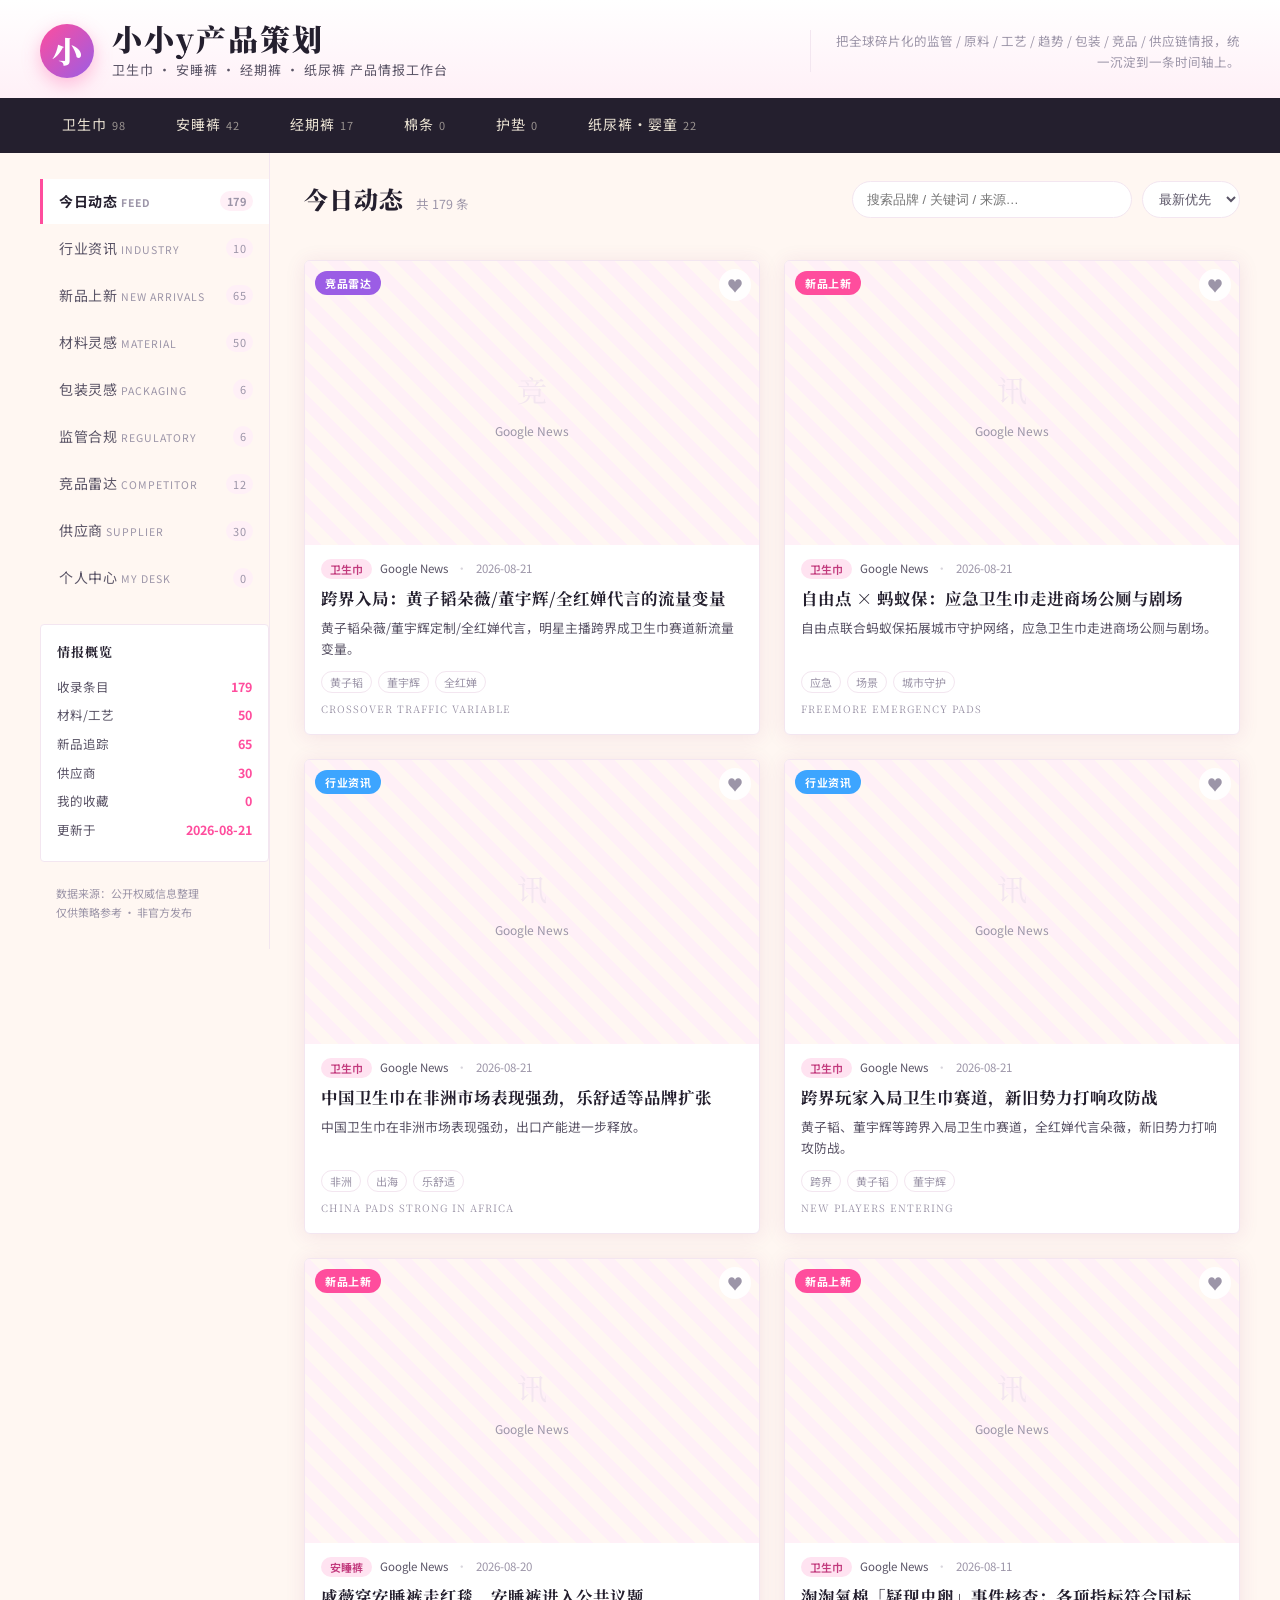
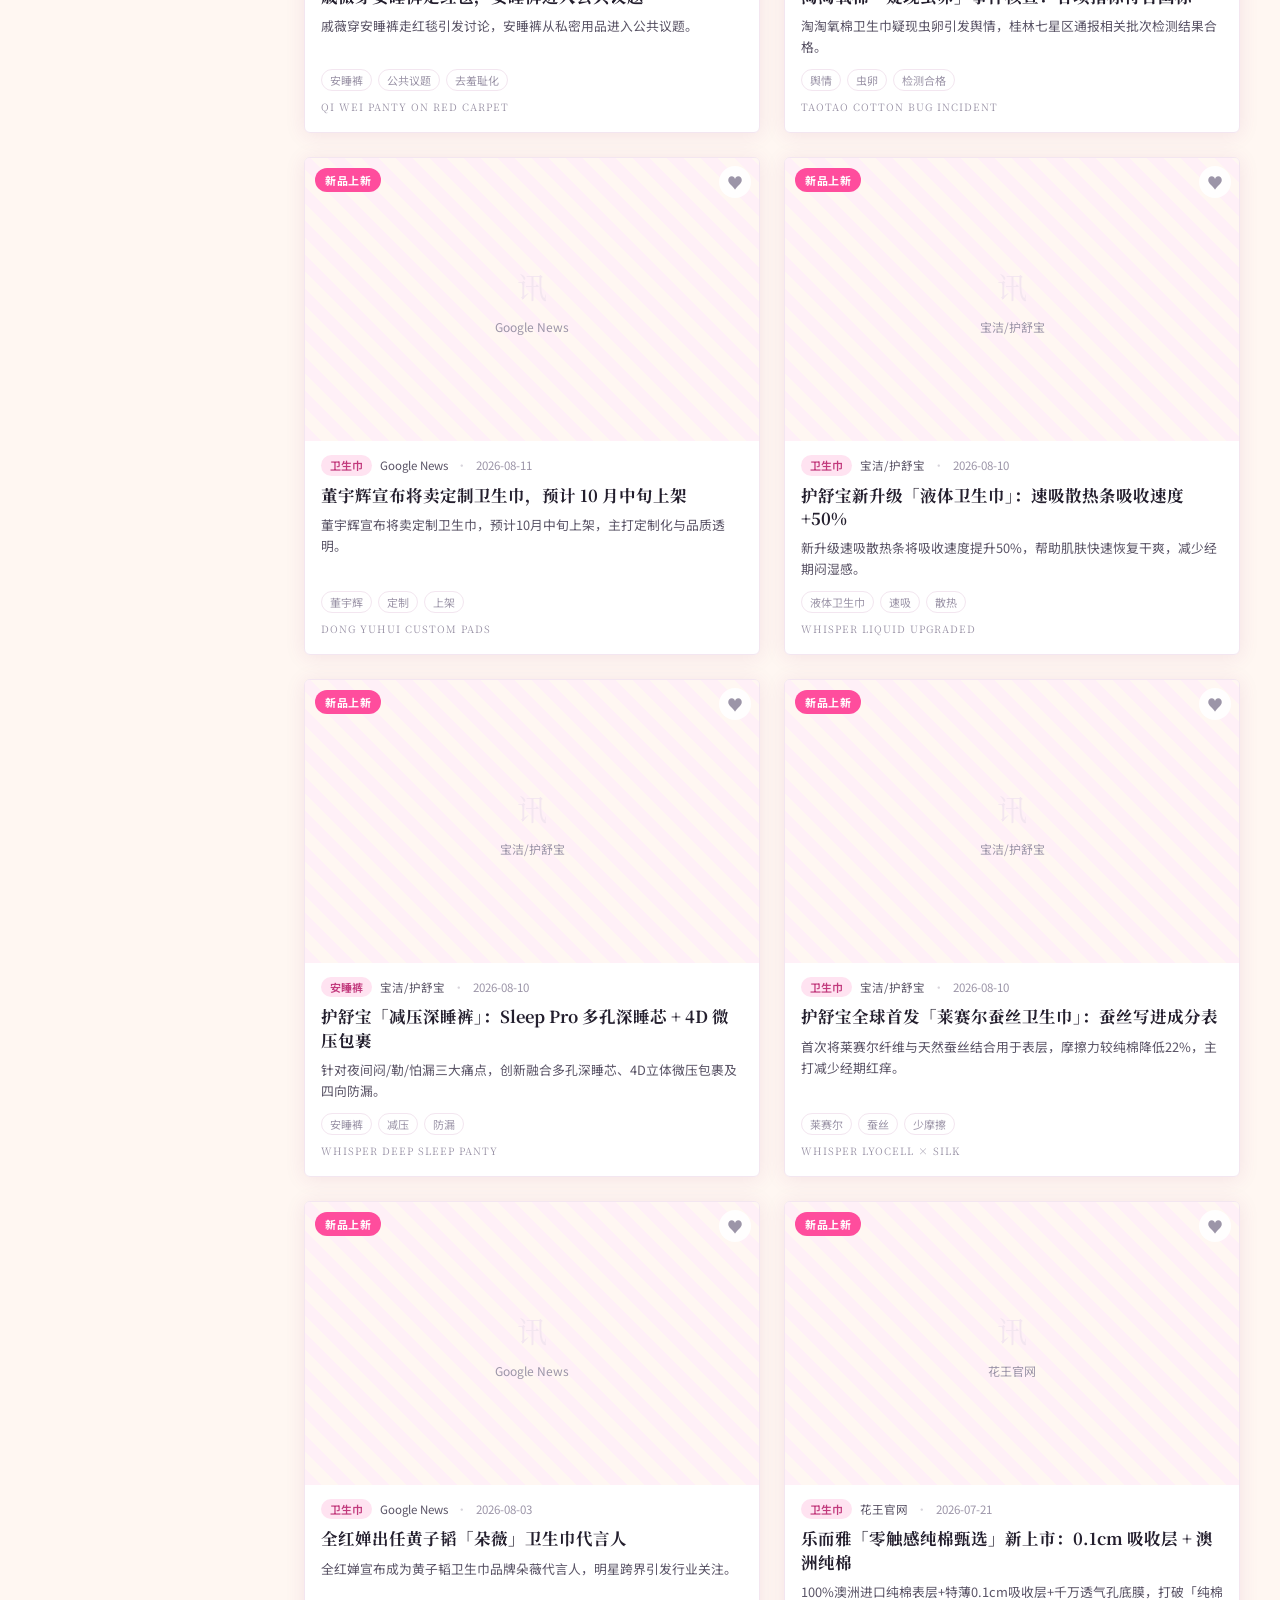
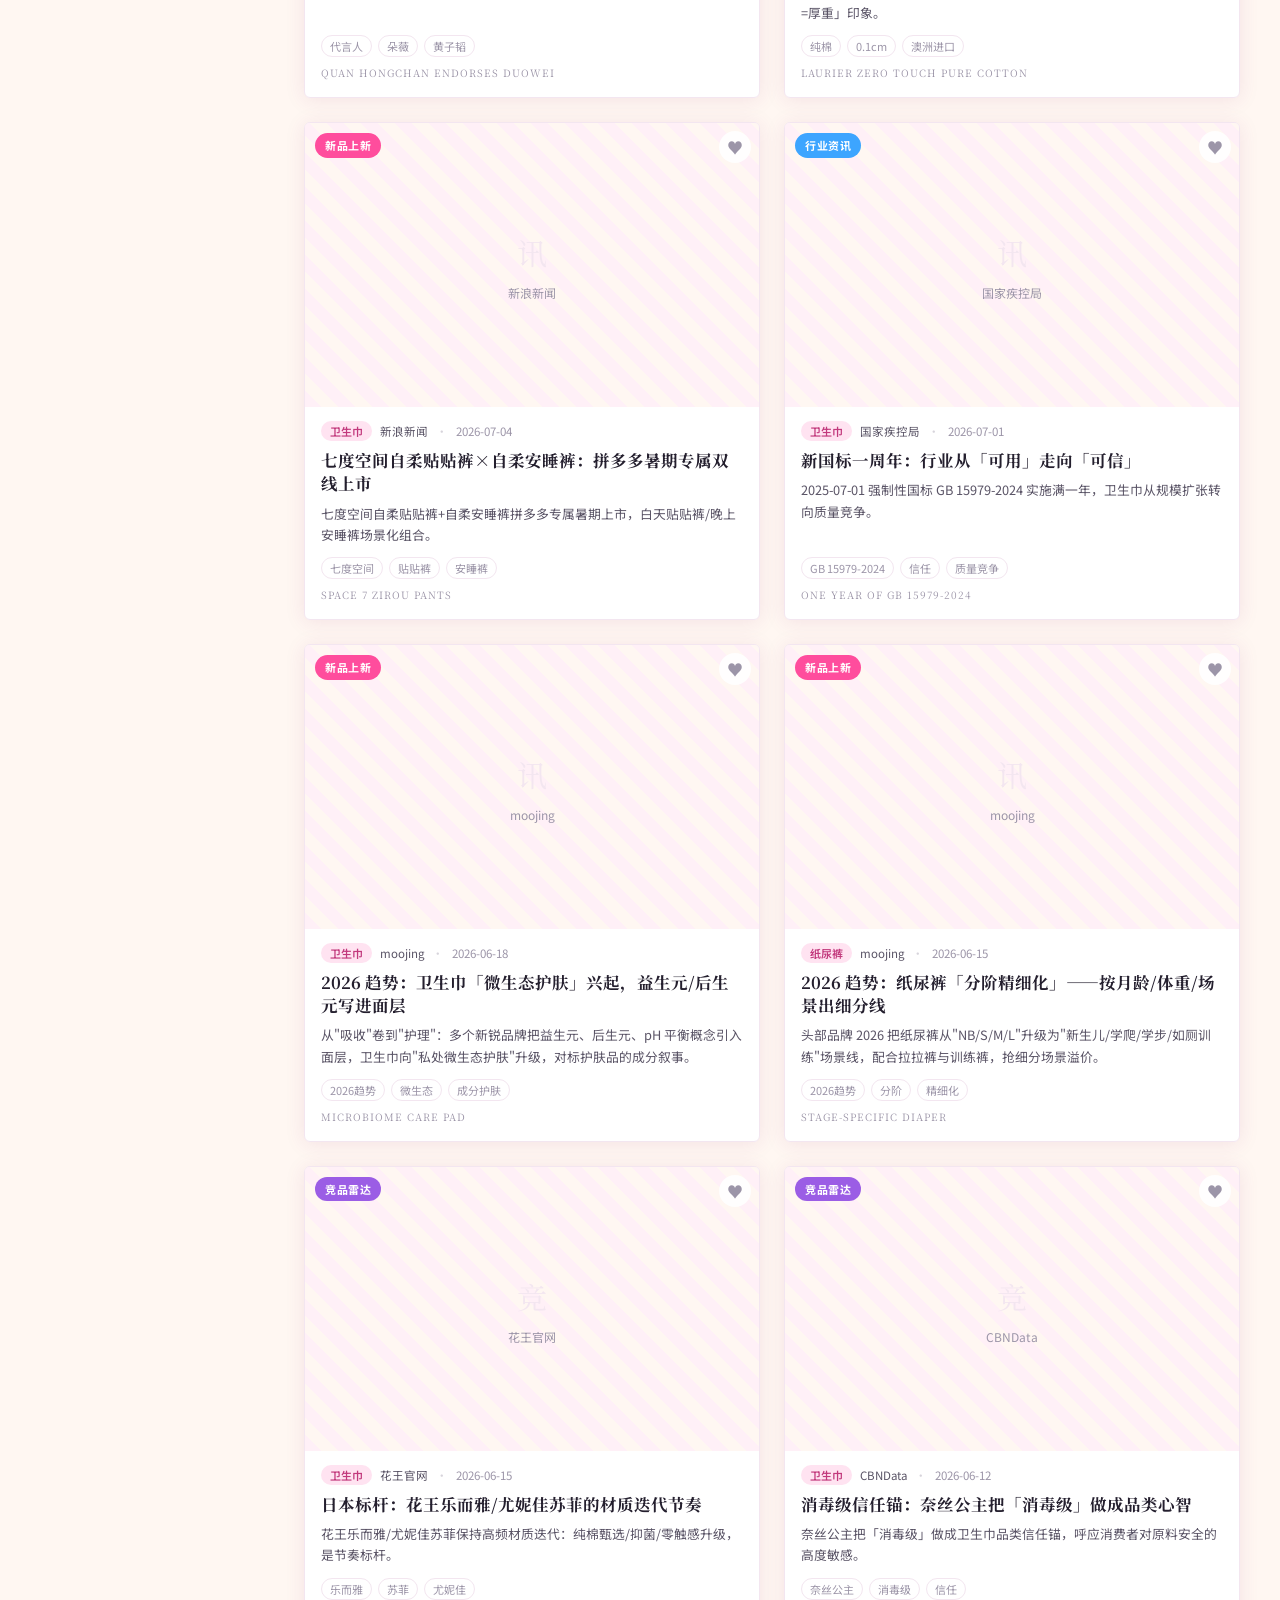
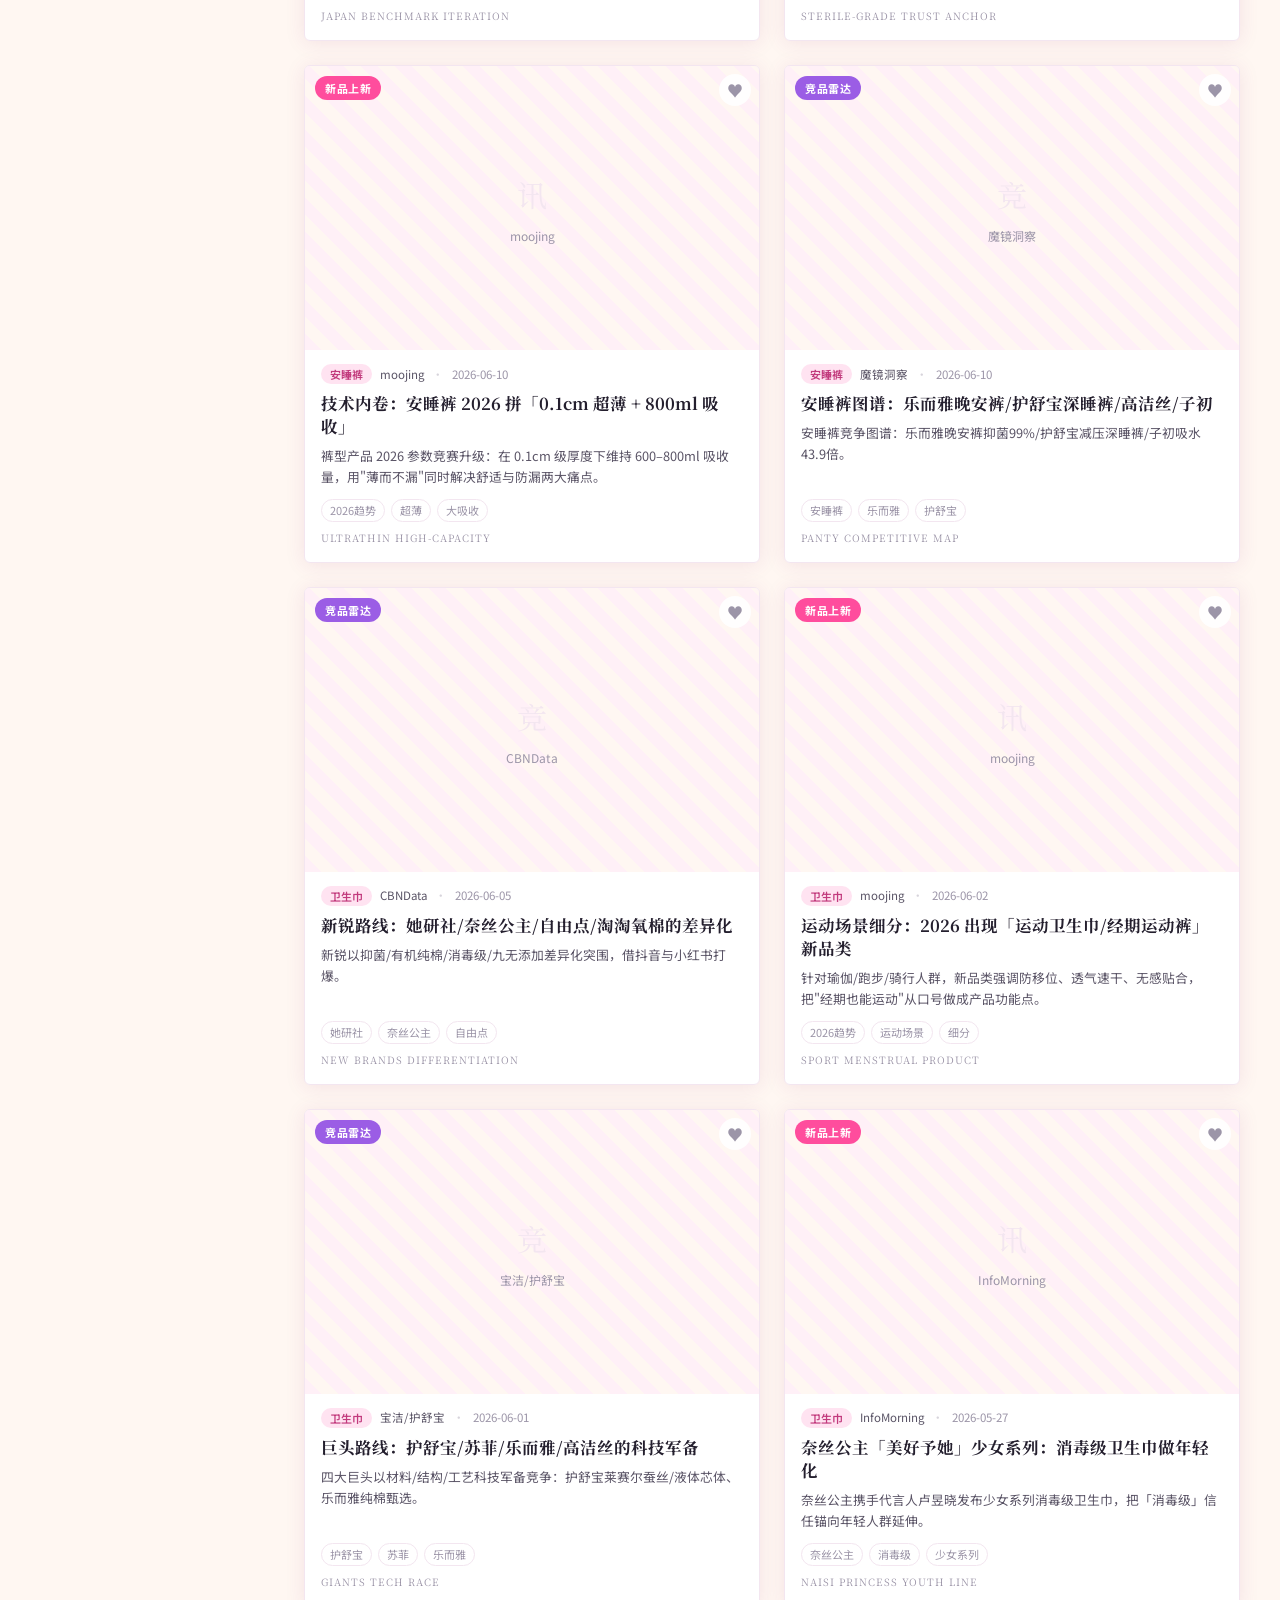
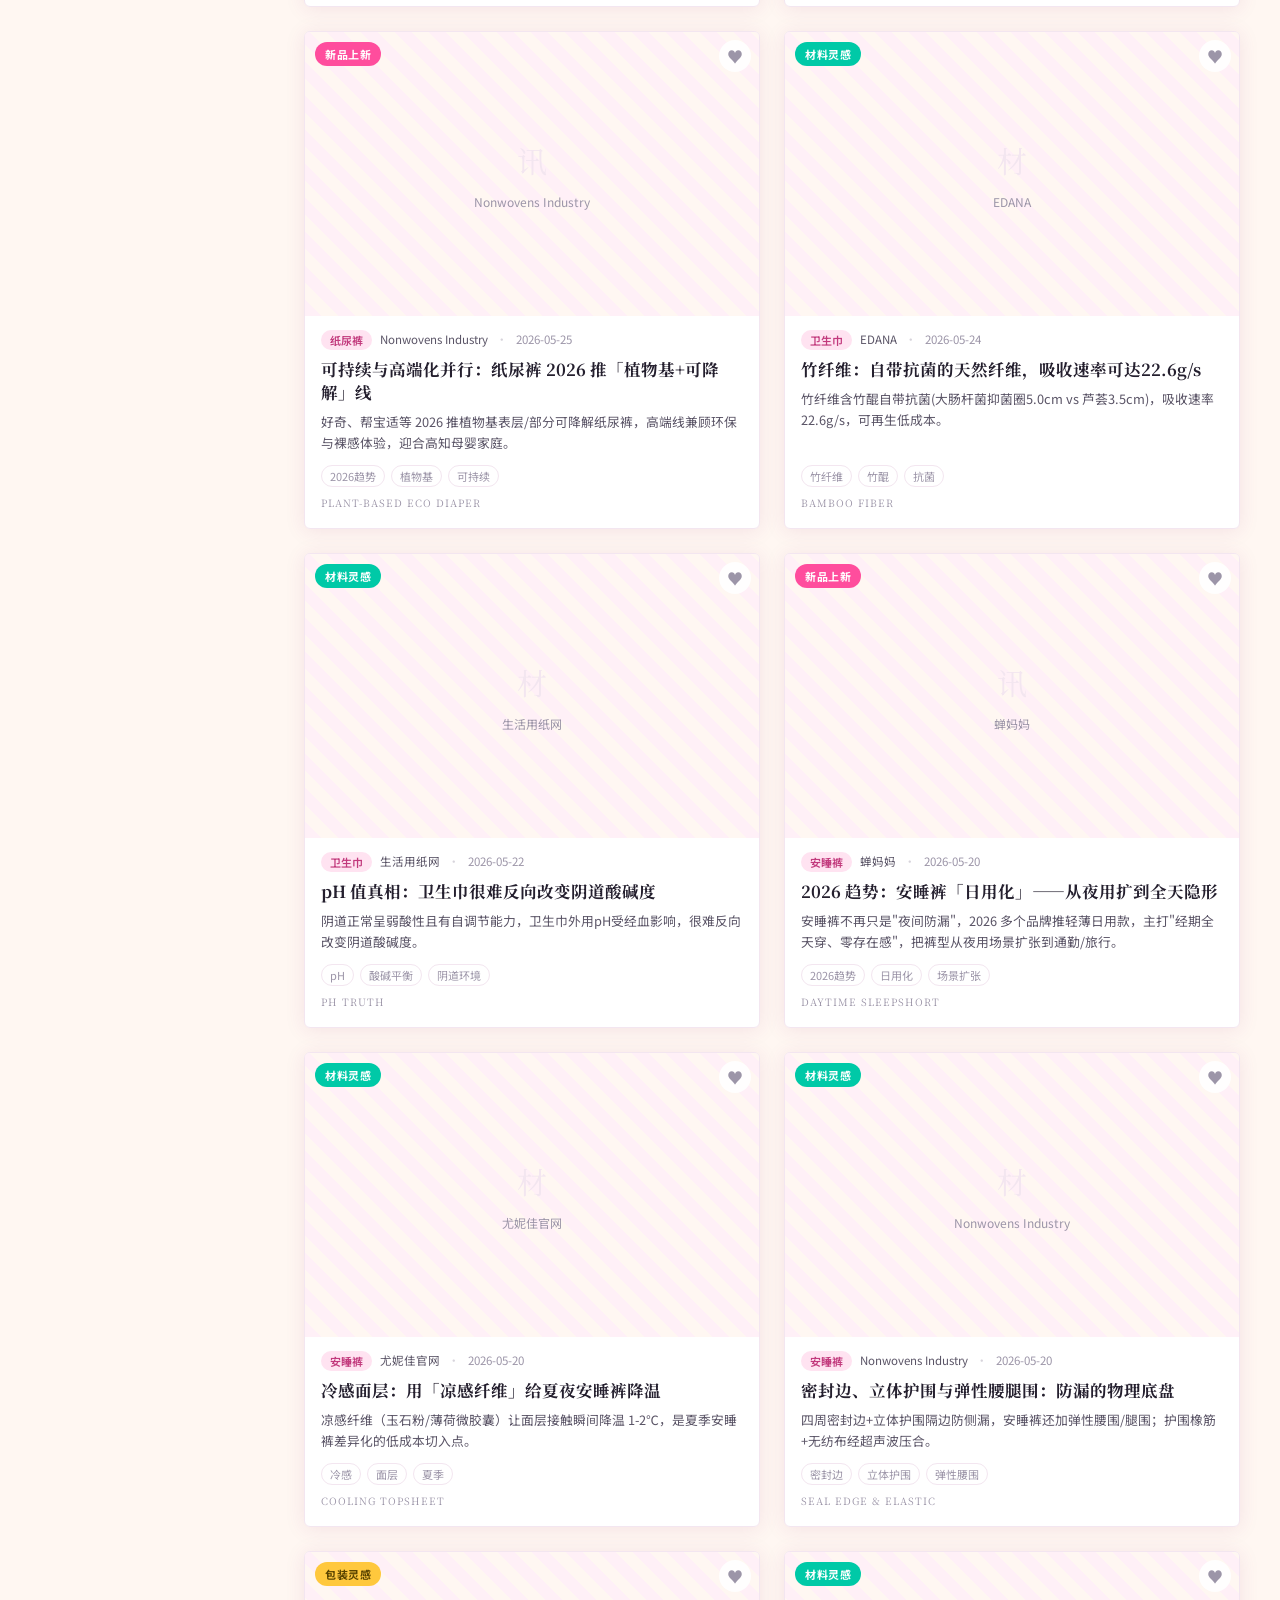
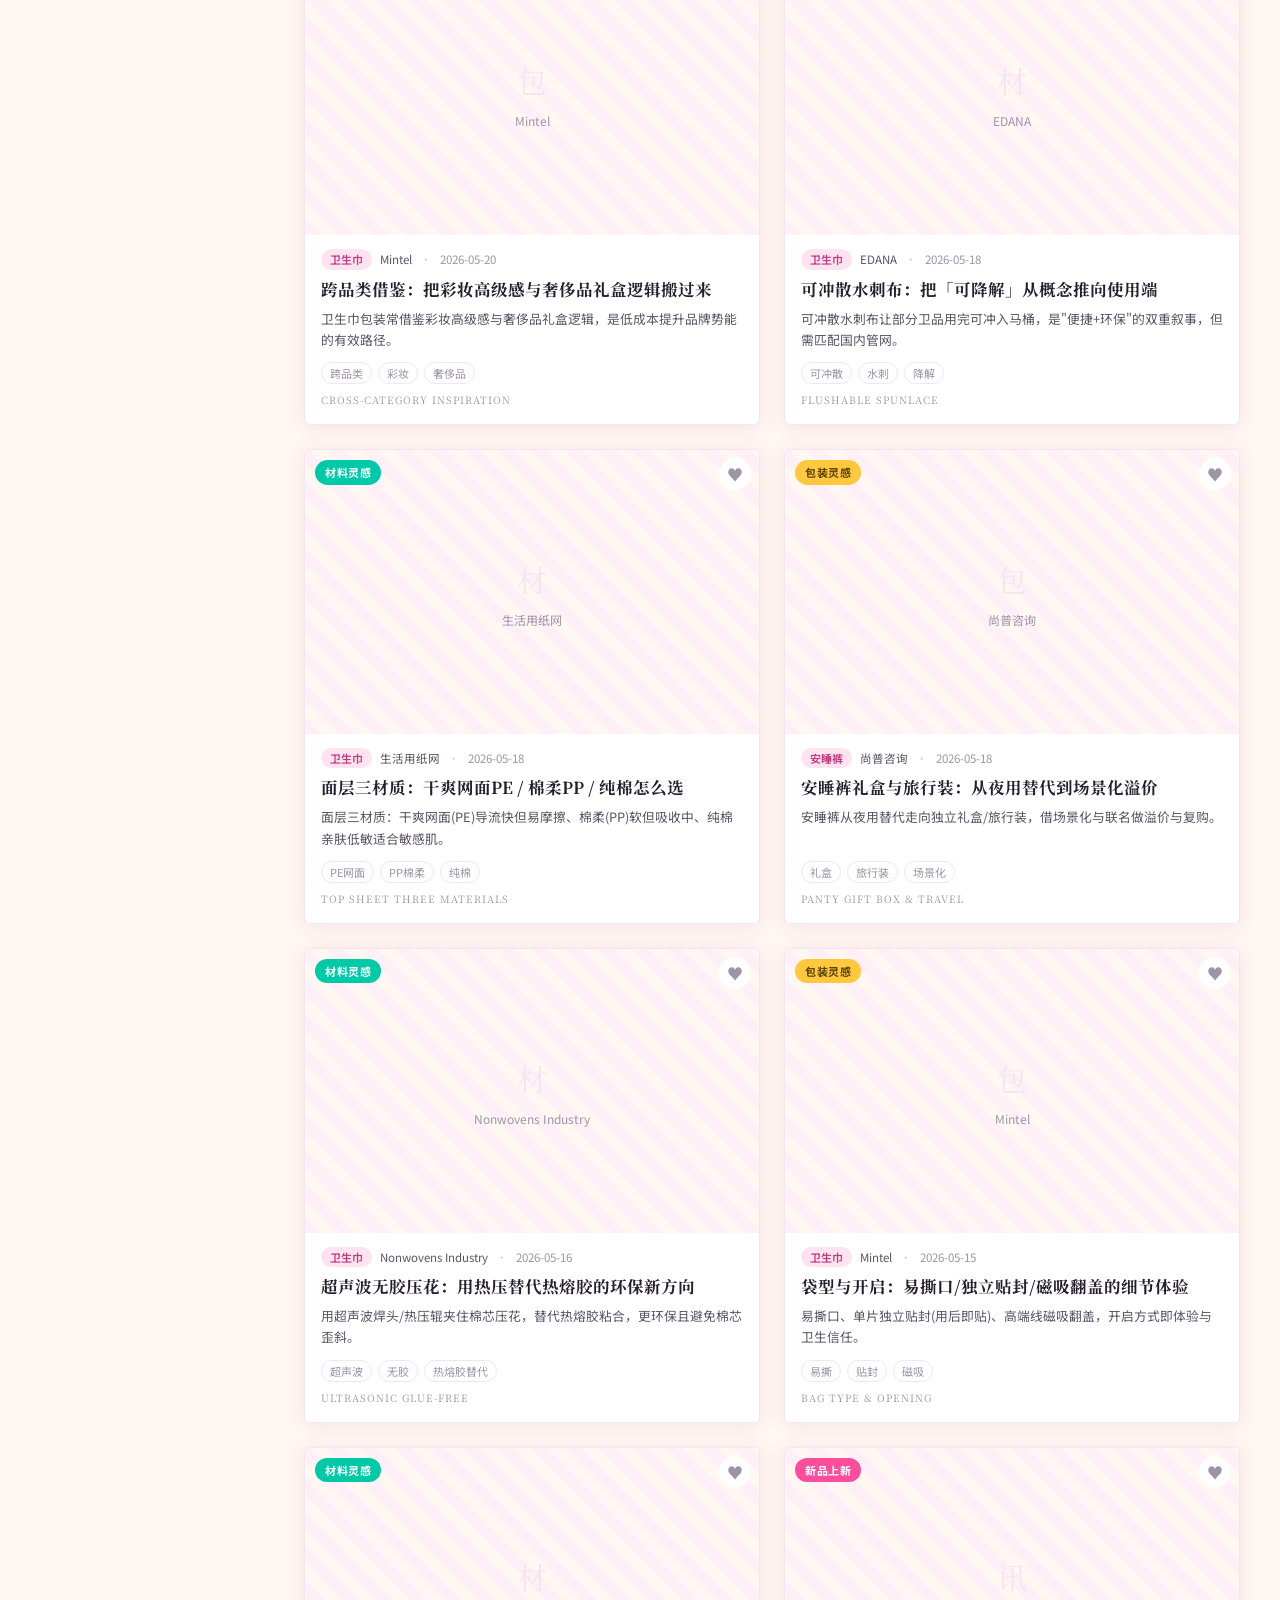
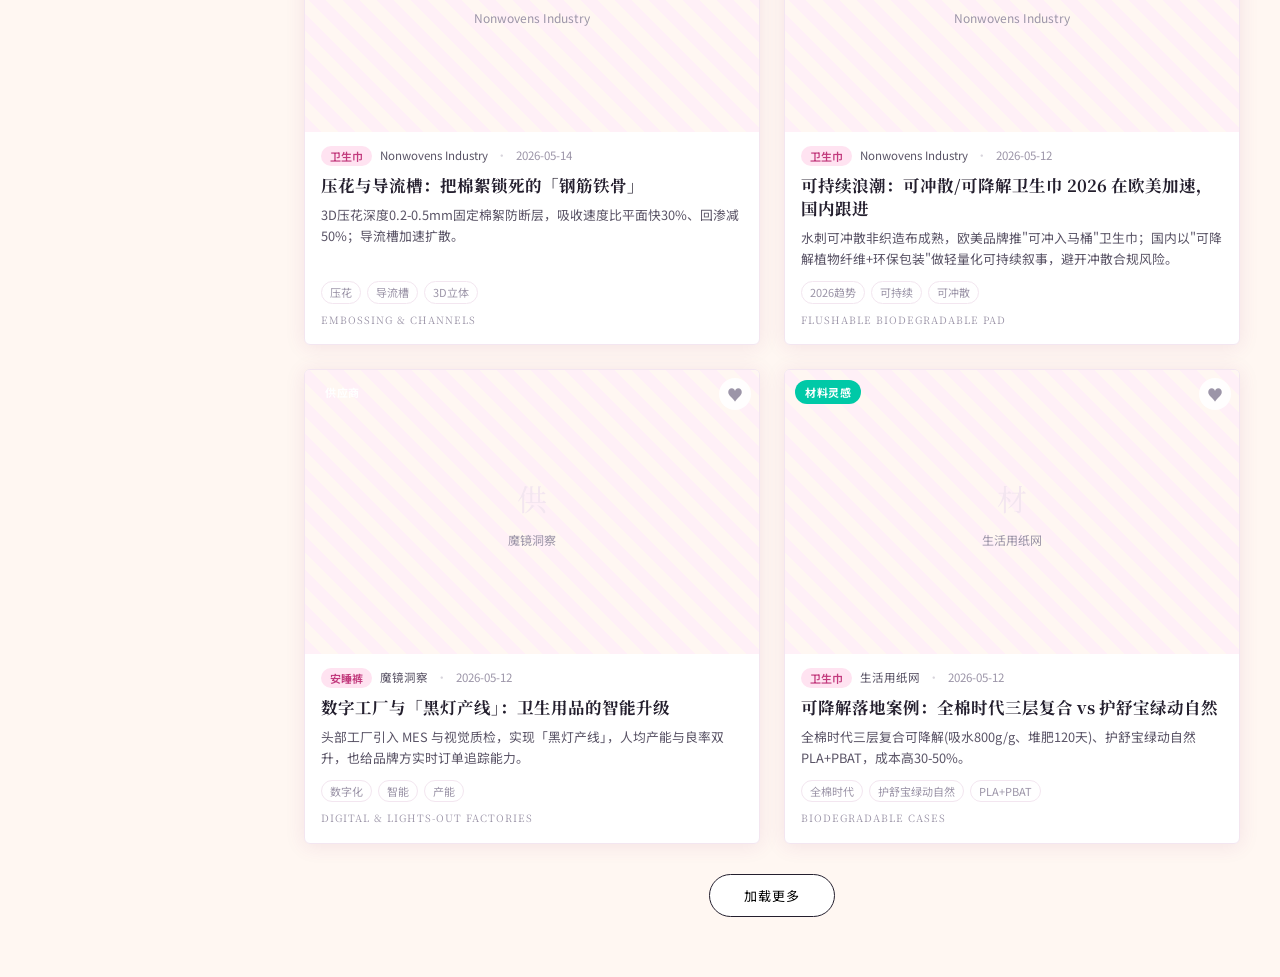
==== index.html @ 13b2f73d "content: 新品上新板块+13条2026新趋势(微生态护肤/可冲散/订阅制/情绪包装/运动细分/安睡裤日用化/IP联名/超薄大吸/可洗复用经期裤/成分党/纸尿裤分阶·0添加·植物基)，news " ====
<!DOCTYPE html>
<html lang="zh-CN">
<head>
  <meta charset="UTF-8" />
  <meta name="viewport" content="width=1280" />
  <title>小小y产品策划 · 卫生巾/安睡裤/纸尿裤产品情报工作台</title>
  <link rel="preconnect" href="https://fonts.googleapis.com" />
  <link rel="preconnect" href="https://fonts.gstatic.com" crossorigin />
  <link href="https://fonts.googleapis.com/css2?family=Noto+Serif+SC:wght@500;700;900&family=Noto+Sans+SC:wght@300;400;500;700&display=swap" rel="stylesheet" />
  <link rel="stylesheet" href="assets/css/style.css" />
</head>
<body>
  <!-- 顶部 -->
  <header class="site-header">
    <div class="brand">
      <div class="brand-mark">小</div>
      <div class="brand-text">
        <h1 id="siteTitle">小小y产品策划</h1>
        <p id="siteSubtitle">卫生巾 · 安睡裤 · 经期裤 · 纸尿裤 产品情报工作台</p>
      </div>
    </div>
    <div class="brand-desc" id="siteDesc"></div>
  </header>

  <!-- 品类 Tab -->
  <nav class="cat-bar" id="catBar"></nav>

  <!-- 主体 -->
  <div class="layout">
    <aside class="sidebar">
      <div class="side-section" id="sectionNav"></div>
      <div class="side-stats" id="sideStats"></div>
      <div class="side-foot">
        <p>数据来源：公开权威信息整理</p>
        <p>仅供策略参考 · 非官方发布</p>
      </div>
    </aside>

    <main class="content">
      <div class="toolbar">
        <div class="toolbar-left">
          <h2 id="sectionTitle">今日动态</h2>
          <span class="count" id="resultCount"></span>
        </div>
        <div class="toolbar-right">
          <input id="searchInput" class="search" type="text" placeholder="搜索品牌 / 关键词 / 来源…" />
          <select id="sortSelect" class="sort">
            <option value="date">最新优先</option>
            <option value="dateAsc">最早优先</option>
            <option value="title">按标题</option>
          </select>
        </div>
      </div>
      <div class="active-filter" id="activeFilter"></div>
      <div class="grid" id="cardGrid"></div>
      <div class="loadmore-wrap" id="loadMoreWrap" style="display:none">
        <button class="loadmore" id="loadMoreBtn">加载更多</button>
      </div>
    </main>
  </div>

  <!-- 详情弹层 -->
  <div class="modal-mask" id="modalMask">
    <div class="modal" id="modal">
      <button class="modal-close" id="modalClose">×</button>
      <div class="modal-body" id="modalBody"></div>
    </div>
  </div>

  <script src="assets/js/data.js?v=20260822e"></script>
  <script src="assets/js/app.js?v=20260822e"></script>
</body>
</html>
---- assets/css/style.css ----
/* ============================================================
   小小y产品策划 · 卫生巾/安睡裤产品情报工作台
   多巴胺配色 · 杂志感 · 电脑端优先
   ============================================================ */

:root{
  /* 多巴胺明亮底色 */
  --cream:#FFF7F2;        /* 主背景 暖白奶油 */
  --paper:#FFFFFF;        /* 卡片纯白 */
  --paper-2:#FFF0F7;      /* 次纸色 淡粉 */
  --ink:#241F2E;          /* 主墨色 近黑微紫 */
  --ink-soft:#5A5466;     /* 次墨色 */
  --ink-faint:#9C95A8;    /* 弱墨 */
  /* 多巴胺高饱和色组 */
  --d-pink:#FF4D9D;       /* 亮粉（新品） */
  --d-pink-soft:#FFE3F1;
  --d-yellow:#FFC83D;     /* 亮黄（包装） */
  --d-yellow-ink:#5A4400;
  --d-teal:#00C9A7;       /* 亮青/薄荷（材料） */
  --d-purple:#9B5DE5;     /* 亮紫（竞品） */
  --d-orange:#FF7A3D;     /* 亮橙（监管） */
  --d-blue:#3DA5FF;       /* 天蓝（行业） */
  /* 兼容旧引用 */
  --blush:#C23A7D;        /* 深粉文字 */
  --blush-soft:#FFE3F1;
  --terra:#FF7A3D;
  --sage:#00C9A7;
  --line:#F3E6F0;         /* 描边 淡粉灰 */
  --line-soft:#FAF0F7;
  --shadow:0 2px 20px rgba(150,40,110,.10);
  --shadow-hover:0 14px 40px rgba(150,40,110,.22);
  --serif:"Noto Serif SC",Georgia,"Songti SC",serif;
  --sans:"Noto Sans SC","PingFang SC","Microsoft YaHei",sans-serif;
}

*{box-sizing:border-box;margin:0;padding:0}
html,body{background:var(--cream);color:var(--ink);font-family:var(--sans);font-weight:400;line-height:1.65;-webkit-font-smoothing:antialiased}
body{min-width:1280px;font-size:14px}
a{color:inherit;text-decoration:none}
img{display:block;max-width:100%}
button{font-family:inherit;cursor:pointer;border:none;background:none}

/* ---------- 顶部 ---------- */
.site-header{
  display:flex;align-items:center;justify-content:space-between;
  padding:22px 40px 18px;border-bottom:2px solid var(--ink);
  background:linear-gradient(180deg,#FFFFFF 0%,#FFF0F7 100%);
}
.brand{display:flex;align-items:center;gap:18px}
.brand-mark{
  width:54px;height:54px;border-radius:50%;
  background:linear-gradient(135deg,var(--d-pink),var(--d-purple));color:#fff;
  font-family:var(--serif);font-weight:900;font-size:30px;
  display:flex;align-items:center;justify-content:center;
  box-shadow:0 6px 18px rgba(255,77,157,.35);
}
.brand-text h1{font-family:var(--serif);font-weight:900;font-size:30px;letter-spacing:2px;line-height:1.1}
.brand-text p{color:var(--ink-soft);font-size:13px;margin-top:4px;letter-spacing:1px}
.brand-desc{max-width:430px;text-align:right;color:var(--ink-faint);font-size:12.5px;line-height:1.7;border-left:1px solid var(--line);padding-left:18px}

/* ---------- 品类 Tab ---------- */
.cat-bar{
  display:flex;gap:6px;padding:0 40px;
  background:var(--ink);position:sticky;top:0;z-index:40;
}
.cat-tab{
  padding:13px 22px;color:#E9E1D2;font-size:14px;letter-spacing:1px;
  border-bottom:3px solid transparent;transition:.18s;white-space:nowrap;
}
.cat-tab:hover{color:#fff;background:rgba(255,255,255,.06)}
.cat-tab.active{color:#fff;border-bottom-color:var(--d-pink)}
.cat-tab .badge{font-size:11px;opacity:.6;margin-left:5px}

/* ---------- 布局 ---------- */
.layout{display:flex;align-items:flex-start;padding:0 40px 60px}
.sidebar{
  width:230px;flex:none;padding:26px 0 26px 0;position:sticky;top:48px;
  border-right:1px solid var(--line);min-height:calc(100vh - 160px);
}
.side-section{display:flex;flex-direction:column;gap:2px}
.side-item{
  display:flex;align-items:center;justify-content:space-between;
  padding:11px 16px;color:var(--ink-soft);font-size:14px;letter-spacing:.5px;
  border-left:3px solid transparent;transition:.15s;cursor:pointer;
}
.side-item:hover{background:var(--paper);color:var(--ink)}
.side-item.active{background:var(--paper);color:var(--ink);border-left-color:var(--d-pink);font-weight:700}
.side-item .en{font-size:10.5px;color:var(--ink-faint);letter-spacing:1px;text-transform:uppercase}
.side-item .cnt{font-size:11px;color:var(--ink-faint);background:var(--paper-2);padding:1px 7px;border-radius:10px}

.side-stats{margin-top:24px;padding:16px;border:1px solid var(--line);background:var(--paper);border-radius:4px}
.side-stats h4{font-family:var(--serif);font-size:13px;color:var(--ink);margin-bottom:10px;letter-spacing:1px}
.side-stats .row{display:flex;justify-content:space-between;font-size:12.5px;color:var(--ink-soft);padding:4px 0}
.side-stats .row b{color:var(--d-pink);font-weight:700}
.side-foot{margin-top:22px;padding:0 16px;color:var(--ink-faint);font-size:11px;line-height:1.8}

/* ---------- 内容区 ---------- */
.content{flex:1;padding:26px 0 0 34px;min-width:0}
.toolbar{display:flex;align-items:flex-end;justify-content:space-between;margin-bottom:6px}
.toolbar-left{display:flex;align-items:baseline;gap:12px}
.toolbar-left h2{font-family:var(--serif);font-size:24px;font-weight:900;letter-spacing:1px}
.count{color:var(--ink-faint);font-size:12.5px}
.toolbar-right{display:flex;gap:10px}
.search{padding:9px 14px;border:1px solid var(--line);border-radius:30px;background:var(--paper);width:280px;font-size:13px;color:var(--ink);outline:none;transition:.15s}
.search:focus{border-color:var(--d-pink);box-shadow:0 0 0 3px var(--d-pink-soft)}
.sort{padding:9px 12px;border:1px solid var(--line);border-radius:30px;background:var(--paper);font-size:13px;color:var(--ink-soft);outline:none}
.active-filter{font-size:12px;color:var(--ink-faint);margin:8px 0 16px;min-height:18px}
.active-filter b{color:var(--d-orange)}

/* ---------- 卡片网格 ---------- */
.grid{display:grid;grid-template-columns:repeat(3,1fr);gap:24px}
.card{
  background:var(--paper);border:1px solid var(--line);border-radius:6px;
  overflow:hidden;cursor:pointer;transition:.2s;display:flex;flex-direction:column;
  box-shadow:var(--shadow);position:relative;
}
.card:hover{transform:translateY(-4px);box-shadow:var(--shadow-hover);border-color:var(--d-pink)}
.card-img{position:relative;aspect-ratio:16/10;background:var(--paper-2);overflow:hidden}
.card-img img{width:100%;height:100%;object-fit:cover}
.card-img .ph{position:absolute;inset:0;display:flex;align-items:center;justify-content:center;flex-direction:column;gap:6px;color:var(--ink-faint);background:
  repeating-linear-gradient(45deg,#FFF0F7,#FFF0F7 12px,#FFF7F2 12px,#FFF7F2 24px);font-size:12px}
.card-img .ph .ph-ico{font-family:var(--serif);font-size:30px;color:var(--line)}
.card-sec{position:absolute;top:10px;left:10px;color:#fff;font-size:11px;padding:3px 10px;border-radius:20px;letter-spacing:.5px;font-weight:700}
.card-fav{position:absolute;top:8px;right:8px;width:32px;height:32px;border-radius:50%;background:rgba(255,255,255,.88);display:flex;align-items:center;justify-content:center;font-size:16px;color:var(--ink-faint);transition:.15s}
.card-fav:hover{background:#fff}
.card-fav.on{color:var(--d-pink)}
.card-body{padding:14px 16px 16px;display:flex;flex-direction:column;flex:1}
.card-meta{display:flex;align-items:center;gap:8px;font-size:11.5px;color:var(--ink-faint);margin-bottom:8px;flex-wrap:wrap}
.chip{background:var(--d-pink-soft);color:#C23A7D;padding:1px 9px;border-radius:20px;font-size:11px;font-weight:600}
.card-meta .src{color:var(--ink-soft)}
.card-meta .dot{opacity:.4}
.card-title{font-family:var(--serif);font-weight:700;font-size:16.5px;line-height:1.4;margin-bottom:7px;color:var(--ink)}
.card-sum{font-size:12.8px;color:var(--ink-soft);line-height:1.65;display:-webkit-box;-webkit-line-clamp:3;-webkit-box-orient:vertical;overflow:hidden;flex:1}
.card-tags{display:flex;gap:6px;flex-wrap:wrap;margin-top:12px}
.tag{font-size:11px;color:var(--ink-faint);border:1px solid var(--line);padding:1px 8px;border-radius:20px}
.card-en{font-size:10px;color:var(--ink-faint);letter-spacing:1px;text-transform:uppercase;margin-top:8px;font-family:var(--serif)}

/* 板块标签多巴胺配色（修正：使用与 DOM 一致的全名 class） */
.card.industry .card-sec{background:var(--d-blue);color:#fff}
.card.news .card-sec{background:var(--d-pink);color:#fff}
.card.material .card-sec{background:var(--d-teal);color:#fff}
.card.packaging .card-sec{background:var(--d-yellow);color:var(--d-yellow-ink)}
.card.regulatory .card-sec{background:var(--d-orange);color:#fff}
.card.competitor .card-sec{background:var(--d-purple);color:#fff}

/* ---------- 加载更多 ---------- */
.loadmore-wrap{text-align:center;margin-top:30px}
.loadmore{padding:11px 34px;border:1px solid var(--ink);border-radius:30px;background:var(--paper);font-size:13px;letter-spacing:1px;transition:.15s}
.loadmore:hover{background:var(--ink);color:#fff}

/* ---------- 弹层 ---------- */
.modal-mask{position:fixed;inset:0;background:rgba(40,34,28,.5);backdrop-filter:blur(2px);display:none;align-items:flex-start;justify-content:center;z-index:100;padding:50px 20px;overflow:auto}
.modal-mask.show{display:flex}
.modal{background:var(--paper);max-width:880px;width:100%;border-radius:8px;box-shadow:0 30px 80px rgba(0,0,0,.3);position:relative;animation:pop .25s ease}
@keyframes pop{from{transform:translateY(14px);opacity:0}to{transform:none;opacity:1}}
.modal-close{position:absolute;top:14px;right:18px;font-size:30px;color:var(--ink-faint);line-height:1;z-index:2}
.modal-close:hover{color:var(--ink)}
.modal-body{padding:0}
.modal-hero{aspect-ratio:21/9;background:var(--paper-2);overflow:hidden;position:relative;border-radius:8px 8px 0 0}
.modal-hero img{width:100%;height:100%;object-fit:cover}
.img-credit{font-size:11px;color:var(--ink-faint);padding:6px 38px 0;letter-spacing:.02em;background:var(--paper)}
.modal-hero .ph{position:absolute;inset:0;display:flex;align-items:center;justify-content:center;flex-direction:column;gap:6px;color:var(--ink-faint);background:repeating-linear-gradient(45deg,#FFF0F7,#FFF0F7 14px,#FFF7F2 14px,#FFF7F2 28px)}
.modal-pad{padding:26px 38px 34px}
.modal-meta{display:flex;gap:10px;align-items:center;flex-wrap:wrap;font-size:12px;color:var(--ink-faint);margin-bottom:12px}
.modal-meta .chip{background:var(--d-pink-soft);color:#C23A7D}
.modal-title{font-family:var(--serif);font-weight:900;font-size:27px;line-height:1.3;margin-bottom:6px}
.modal-en{font-size:12px;color:var(--ink-faint);letter-spacing:1px;text-transform:uppercase;margin-bottom:18px;font-family:var(--serif)}
.modal-body p{font-size:14.5px;line-height:1.85;color:var(--ink);margin-bottom:14px}
.modal-tags{display:flex;gap:7px;flex-wrap:wrap;margin:18px 0}
.modal-note-box{margin-top:22px;border-top:1px dashed var(--line);padding-top:18px}
.modal-note-box label{font-size:12.5px;color:var(--ink-soft);font-weight:700;display:block;margin-bottom:8px}
.modal-note-box textarea{width:100%;min-height:70px;border:1px solid var(--line);border-radius:6px;padding:10px 12px;font-family:var(--sans);font-size:13px;color:var(--ink);resize:vertical;background:var(--paper-2);outline:none}
.modal-note-box textarea:focus{border-color:var(--d-pink)}
.modal-actions{display:flex;gap:12px;margin-top:14px;align-items:center}
.btn-fav{padding:9px 20px;border-radius:30px;border:1px solid var(--ink);font-size:13px;transition:.15s;background:var(--paper)}
.btn-fav:hover{background:var(--ink);color:#fff}
.btn-fav.on{background:var(--d-pink);color:#fff;border-color:var(--d-pink)}
.btn-src{padding:9px 20px;border-radius:30px;background:var(--d-orange);color:#fff;font-size:13px;transition:.15s}
.btn-src:hover{opacity:.9}

/* 材料结构块 */
.mat-block{background:var(--paper-2);border:1px solid var(--line);border-radius:8px;padding:20px 24px;margin:8px 0 18px}
.mat-block h4{font-family:var(--serif);font-size:15px;color:var(--d-teal);margin-bottom:14px;letter-spacing:1px;border-bottom:1px solid var(--line);padding-bottom:8px}
.mat-row{display:grid;grid-template-columns:118px 1fr;gap:12px;padding:7px 0;font-size:13.5px;line-height:1.7}
.mat-row .k{color:var(--ink-faint);font-weight:700;flex:none}
.mat-row .v{color:var(--ink)}
.mat-row .v em{color:var(--d-pink);font-style:normal;font-weight:700}

/* 个人中心 */
.me-empty{text-align:center;color:var(--ink-faint);padding:80px 20px;font-size:14px}
.me-list{display:flex;flex-direction:column;gap:12px}
.me-item{display:flex;gap:14px;padding:14px 16px;border:1px solid var(--line);border-radius:6px;background:var(--paper);cursor:pointer;transition:.15s}
.me-item:hover{border-color:var(--d-pink)}
.me-item .mi-img{width:84px;height:60px;flex:none;border-radius:4px;overflow:hidden;background:var(--paper-2)}
.me-item .mi-img img{width:100%;height:100%;object-fit:cover}
.me-item .mi-body .mi-title{font-family:var(--serif);font-weight:700;font-size:14.5px;margin-bottom:4px}
.me-item .mi-body .mi-note{font-size:12.5px;color:var(--ink-soft);line-height:1.6}
.me-item .mi-body .mi-note.none{color:var(--ink-faint);font-style:italic}
.me-tabs{display:flex;gap:8px;margin-bottom:18px}
.me-tab{padding:8px 20px;border-radius:30px;border:1px solid var(--line);background:var(--paper);font-size:13px;color:var(--ink-soft)}
.me-tab.active{background:var(--ink);color:#fff}

@media (max-width:1400px){
  .grid{grid-template-columns:repeat(2,1fr)}
}
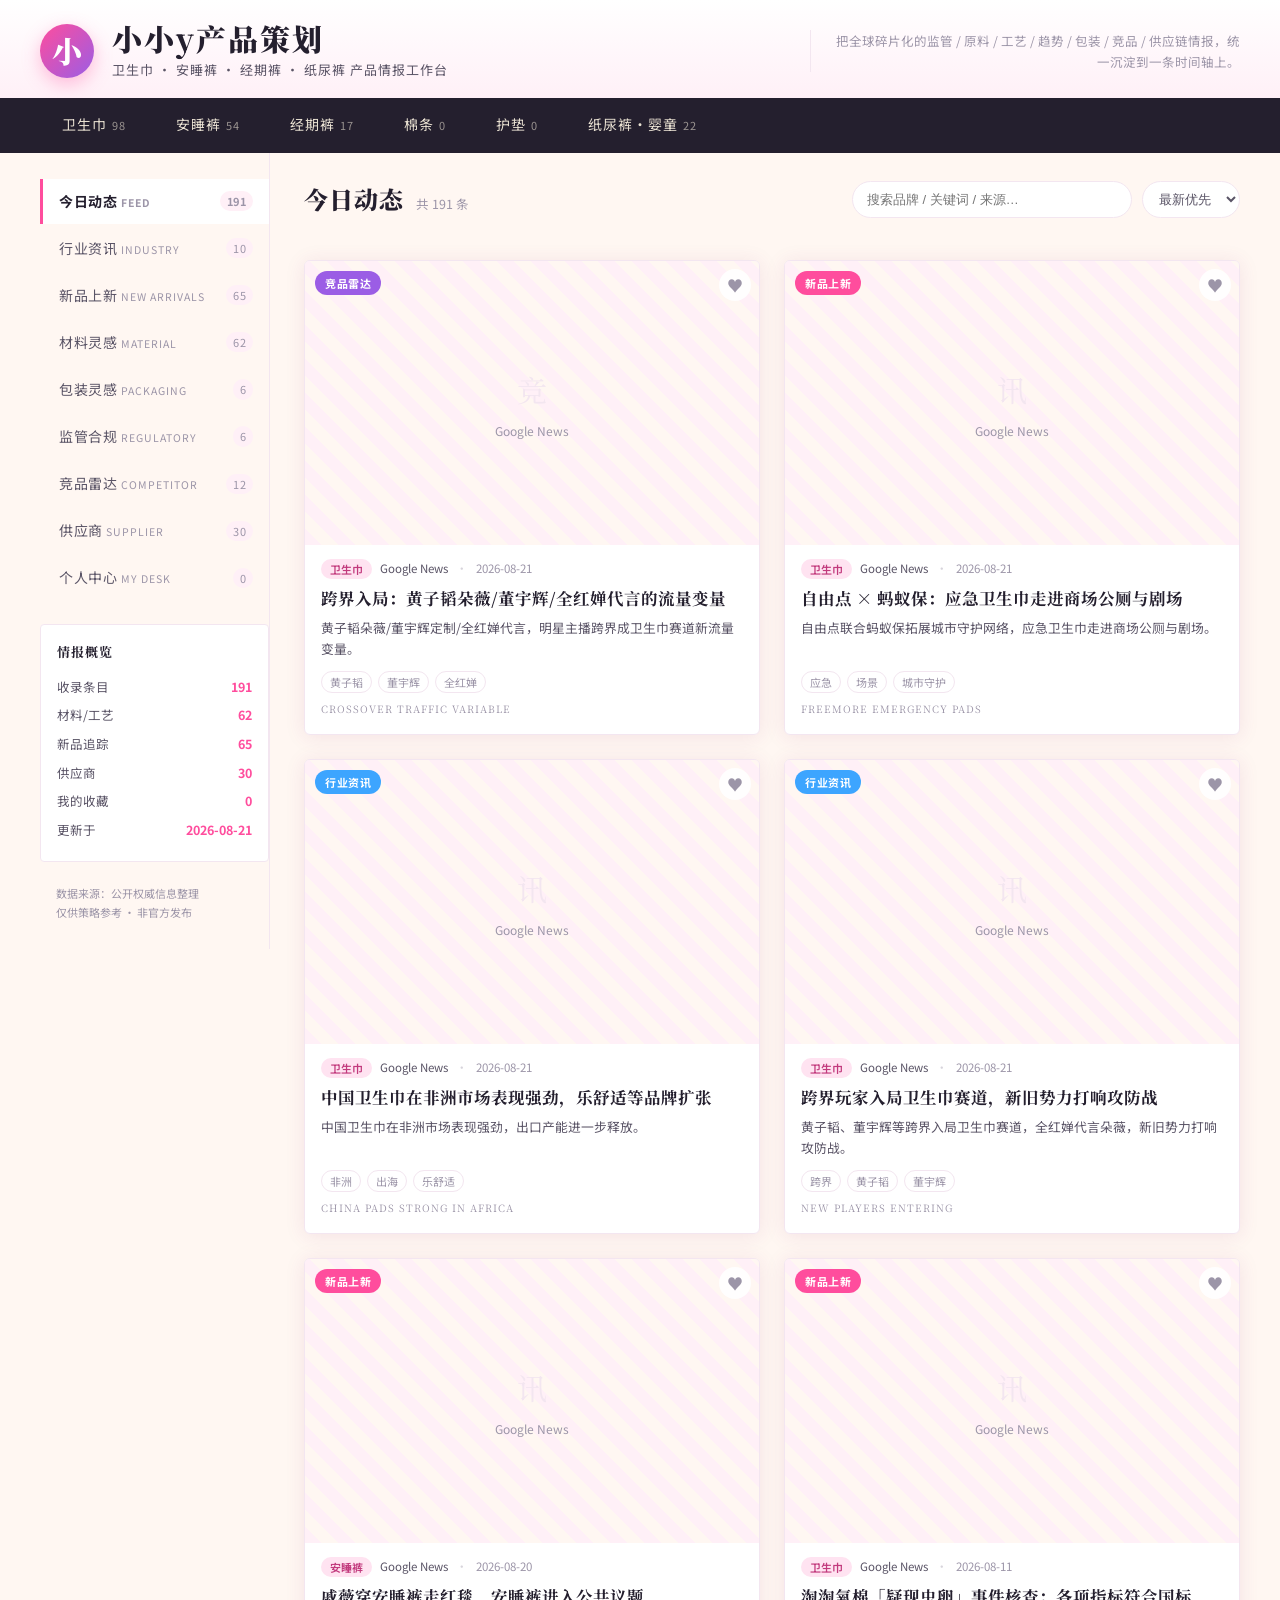
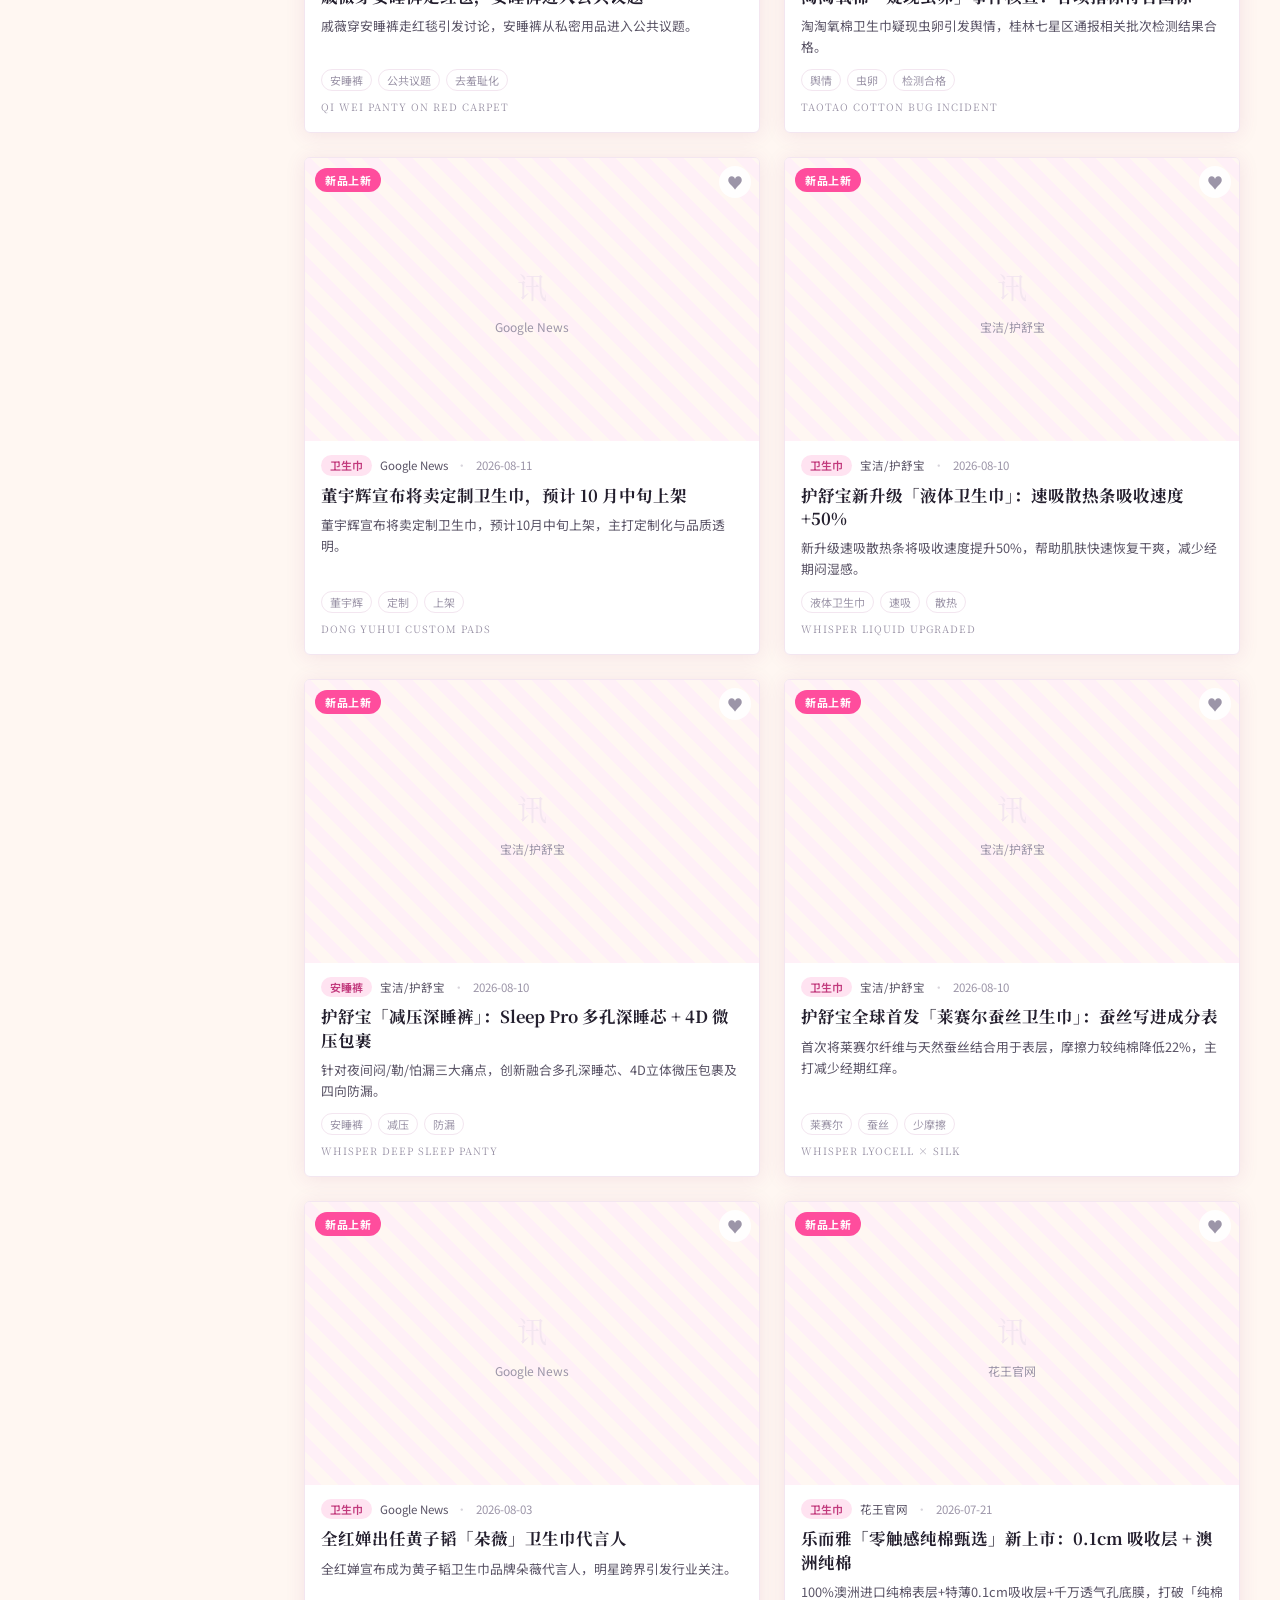
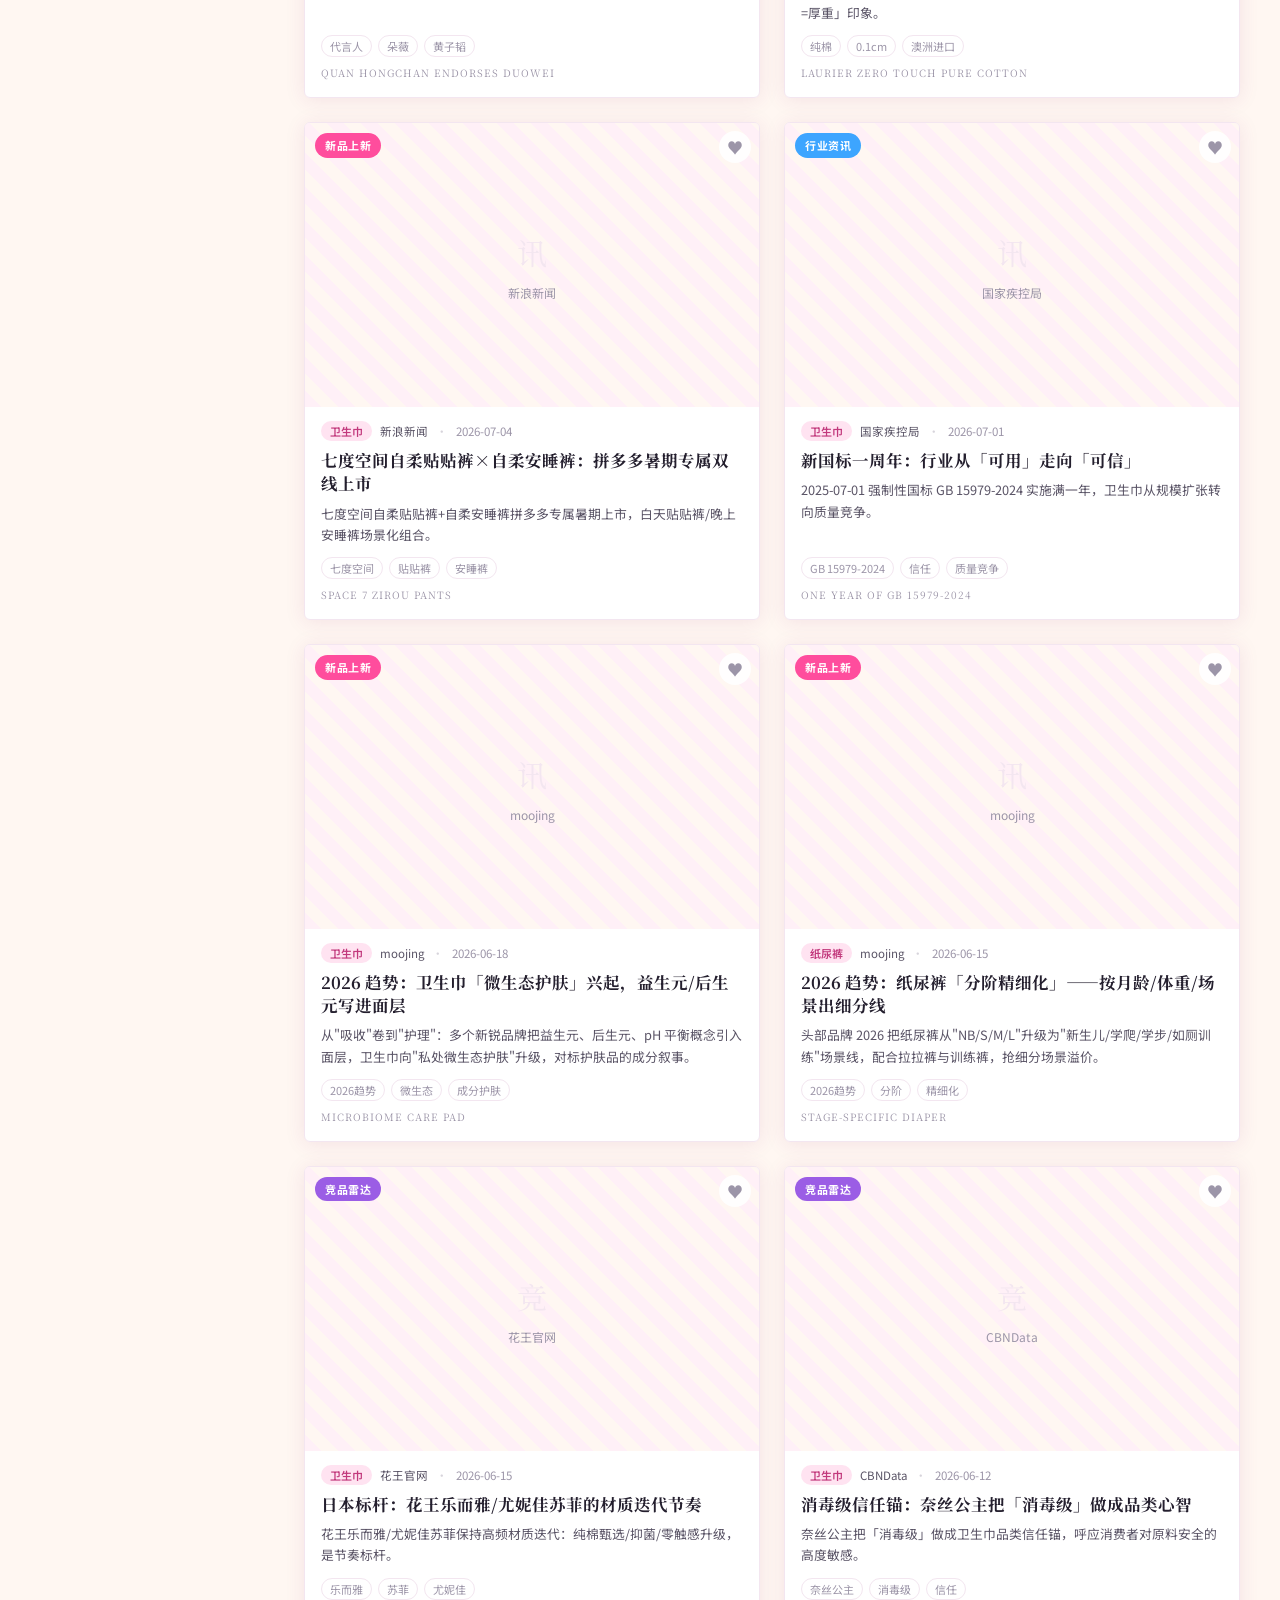
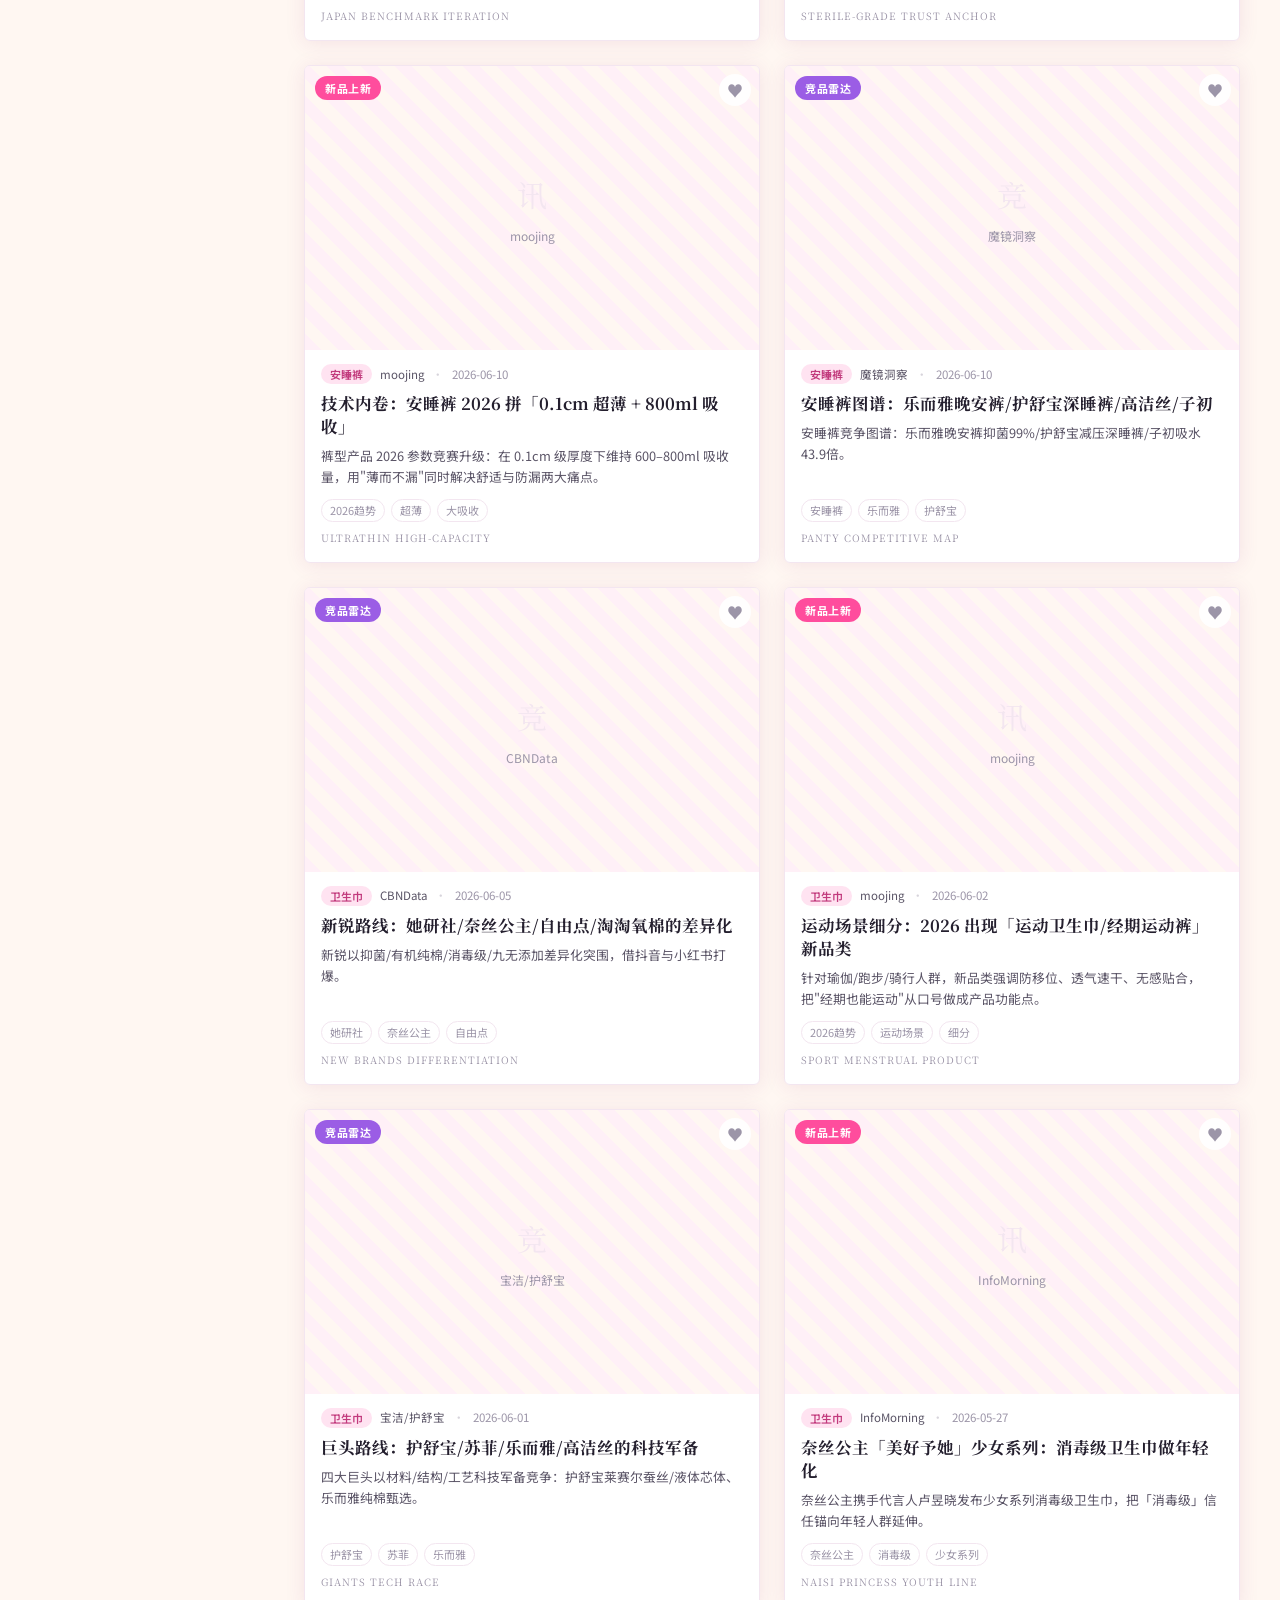
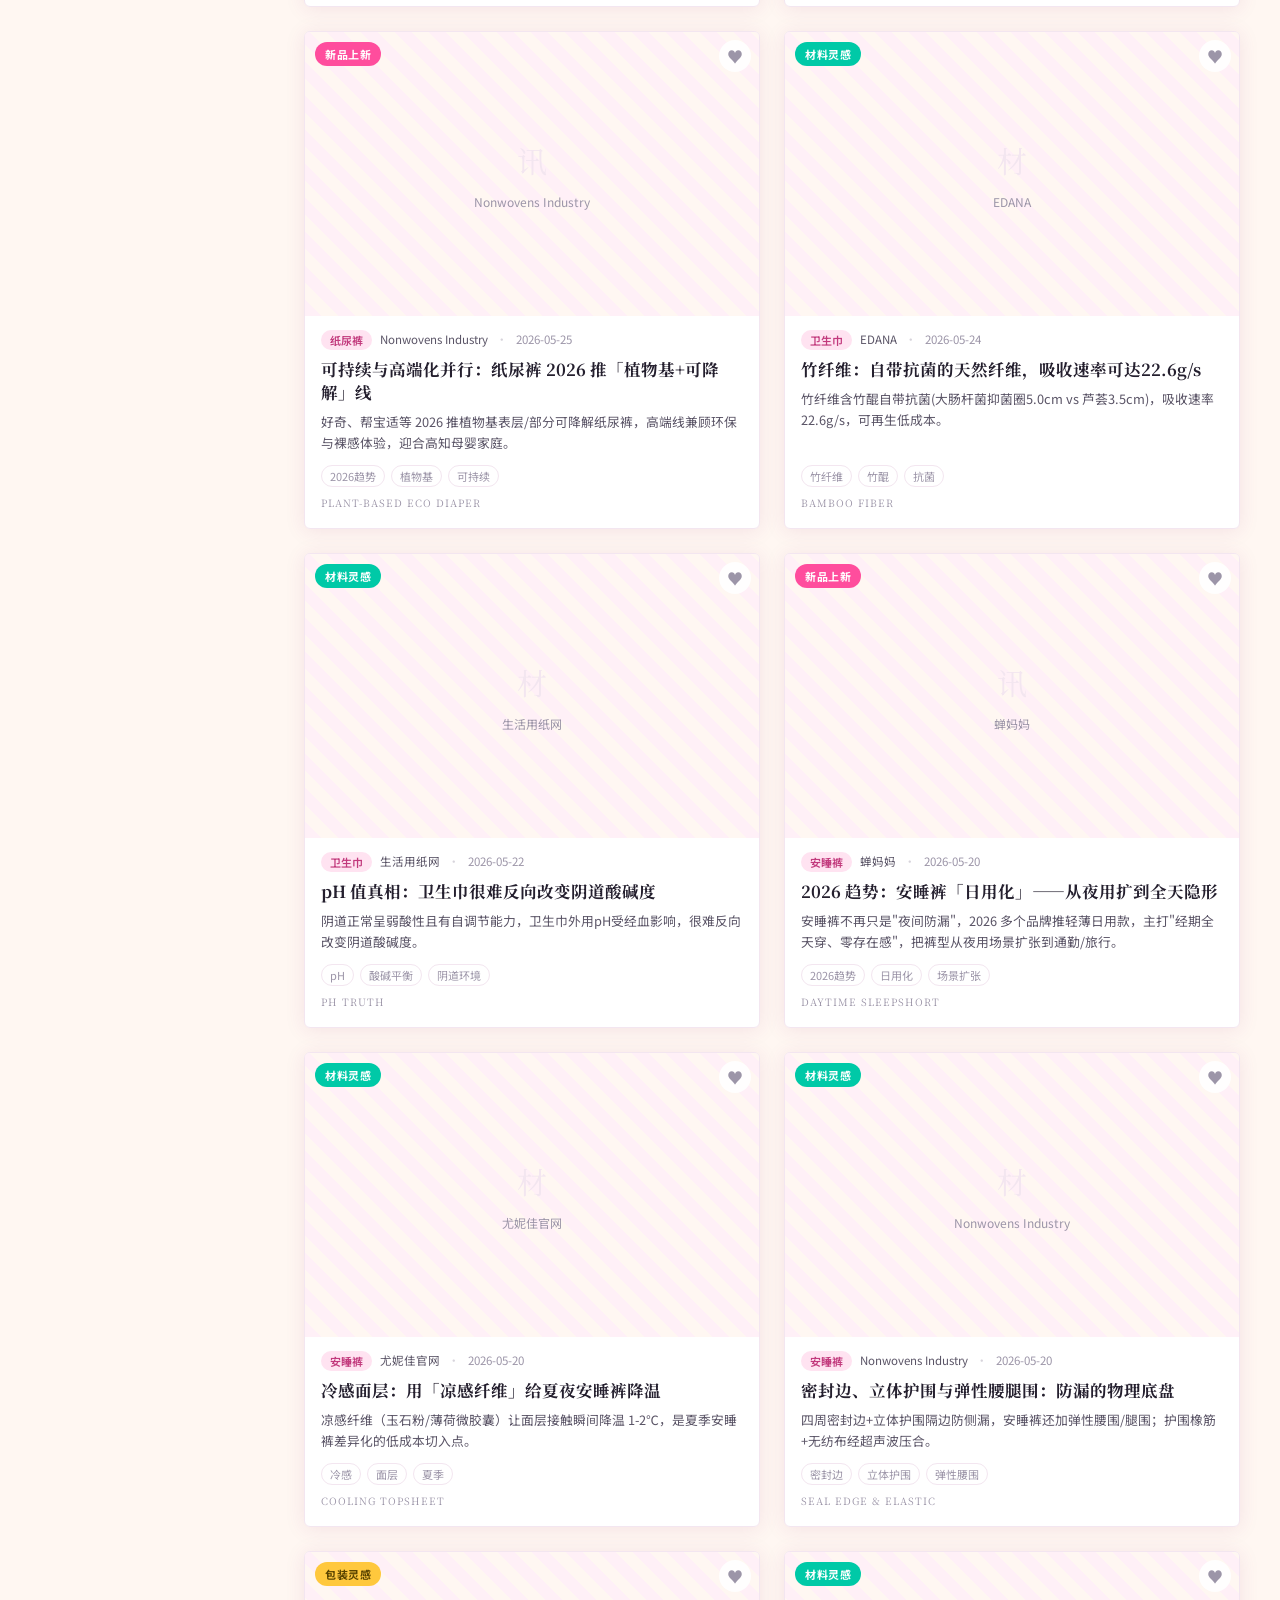
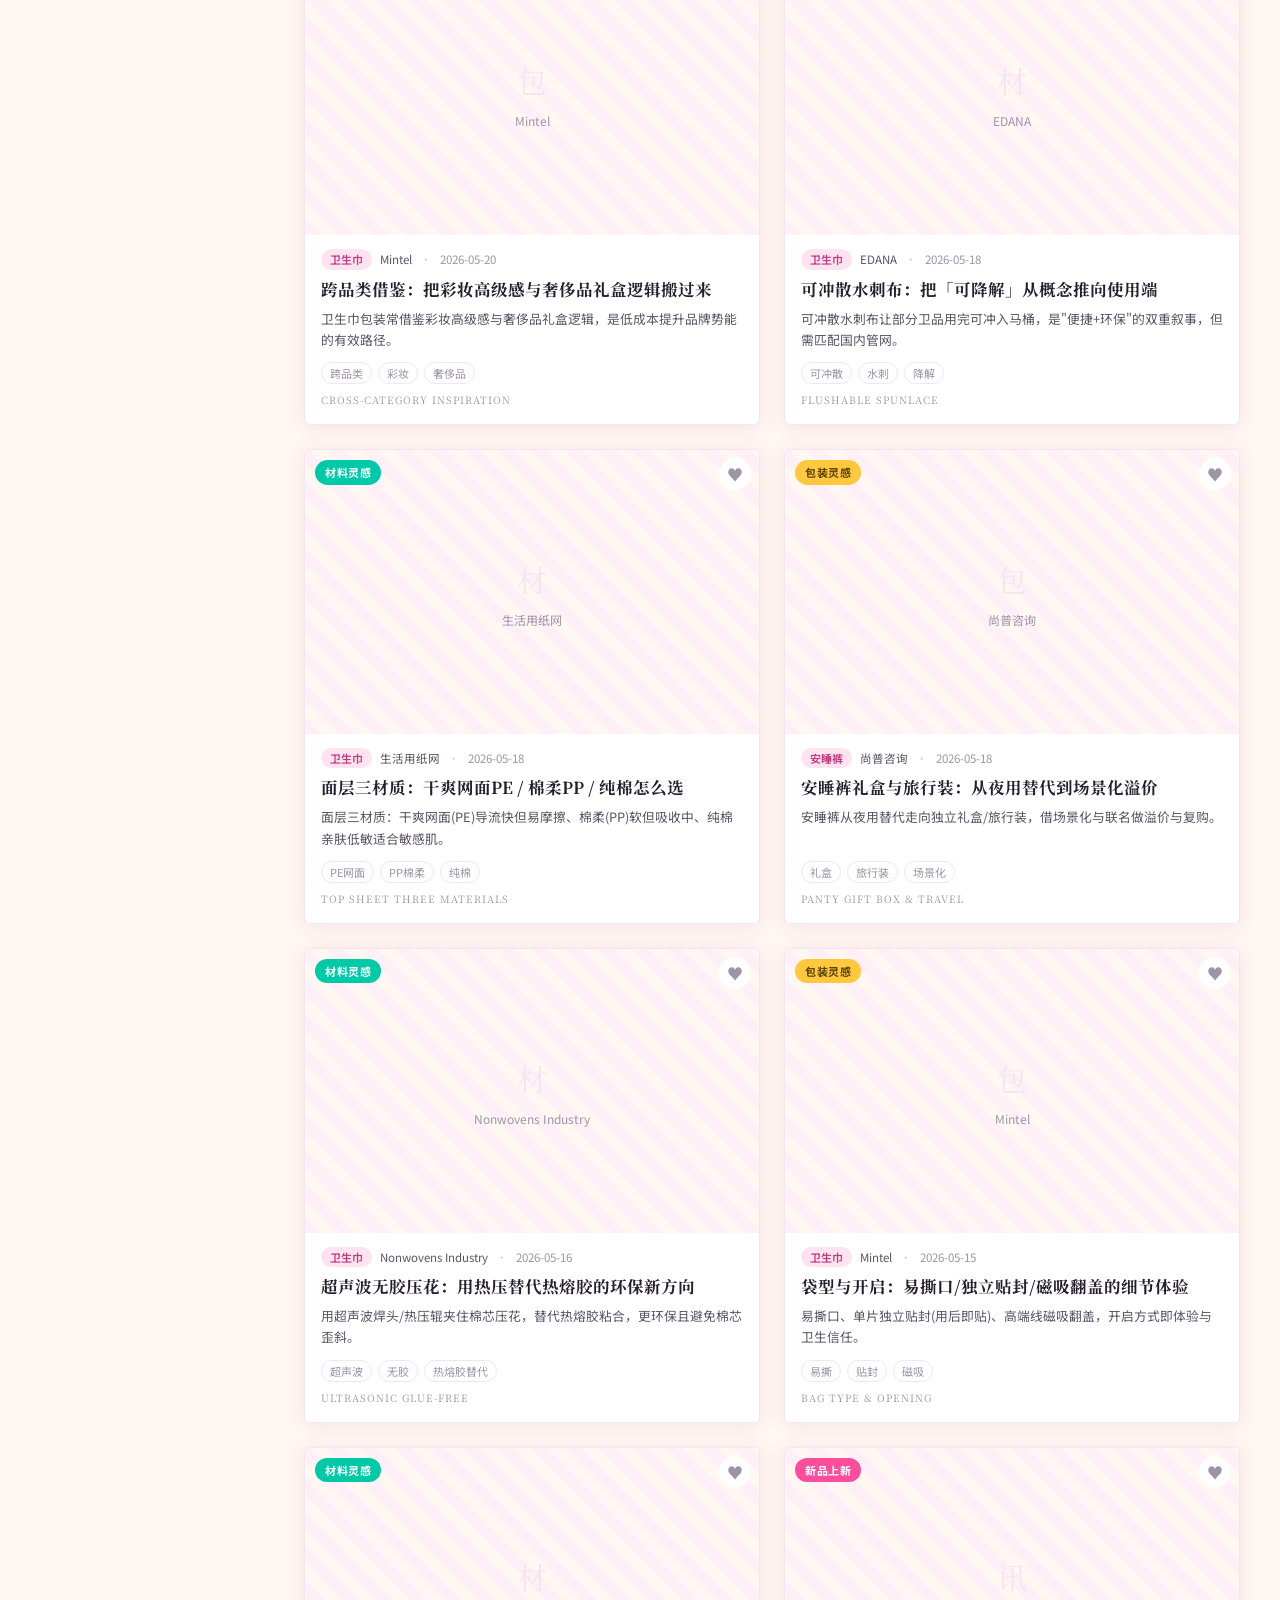
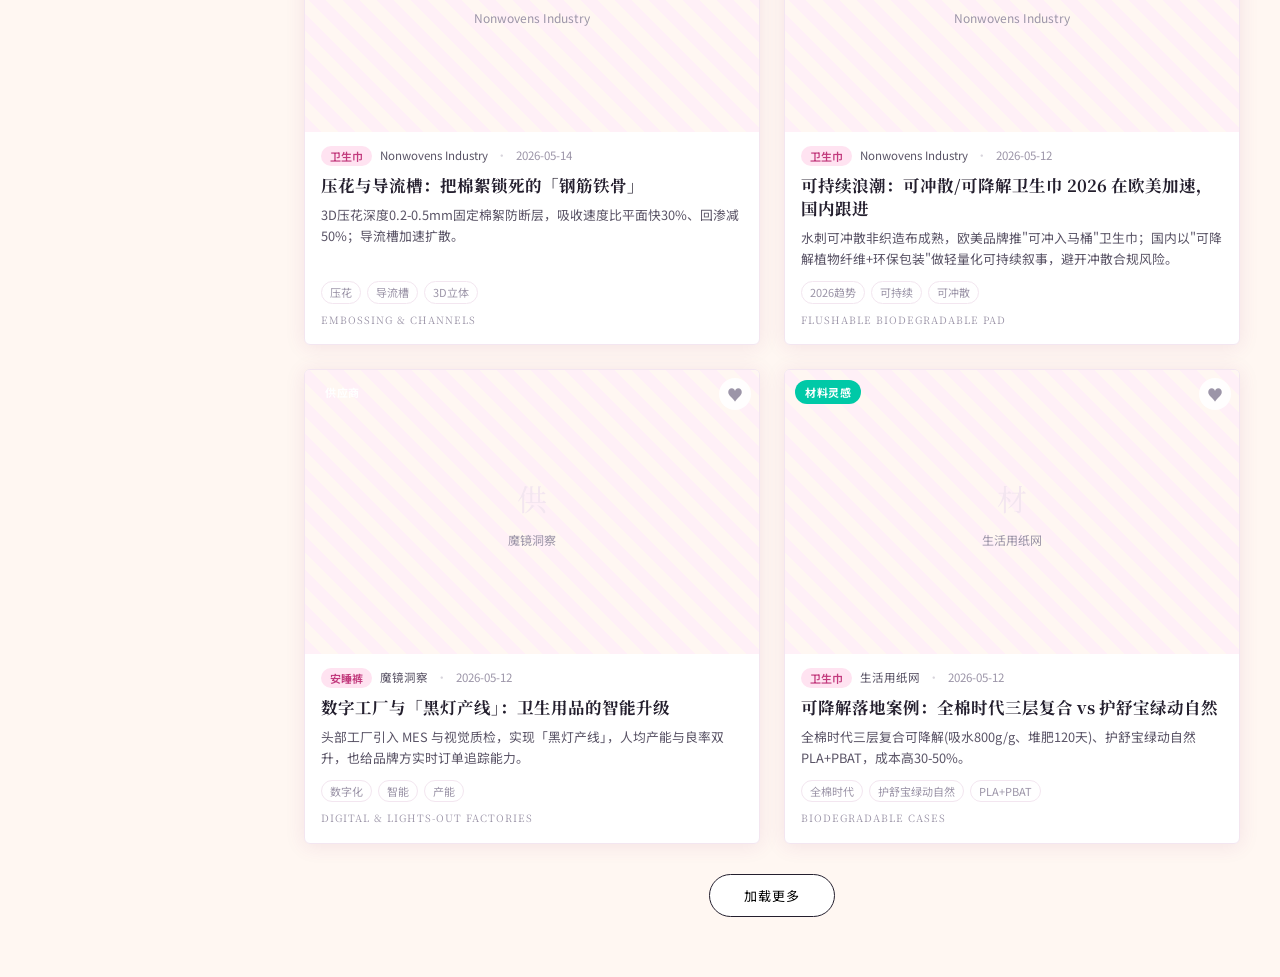
==== commit 22ebd72a: "content: 材料灵感板块+12条安睡裤专属材料/工艺(弹力网眼/防滑点胶/全周vs局部橡筋/3D版型/防漏兜/双组份面层/低致敏/抗扭芯体/梯度芯体/植物纤维湿强/无痕腰头/静音底膜)，mate" ====
--- a/index.html
+++ b/index.html
@@ -67,7 +67,7 @@
     </div>
   </div>
 
-  <script src="assets/js/data.js?v=20260822e"></script>
-  <script src="assets/js/app.js?v=20260822e"></script>
+  <script src="assets/js/data.js?v=20260822g"></script>
+  <script src="assets/js/app.js?v=20260822g"></script>
 </body>
 </html>
--- a/assets/css/style.css
+++ b/assets/css/style.css
@@ -186,6 +186,21 @@
 .mat-row .v{color:var(--ink)}
 .mat-row .v em{color:var(--d-pink);font-style:normal;font-weight:700}
 
+/* 新品亮点拆解块 */
+.news-block{background:var(--paper-2);border:1px solid var(--line);border-radius:8px;padding:20px 24px;margin:8px 0 18px}
+.news-block h4{font-family:var(--serif);font-size:15px;color:var(--d-pink);margin-bottom:14px;letter-spacing:1px;border-bottom:1px solid var(--line);padding-bottom:8px}
+.usp-group{margin:10px 0 16px}
+.usp-group:last-child{margin-bottom:0}
+.usp-h{font-size:12.5px;font-weight:700;color:var(--ink-soft);letter-spacing:.5px;margin-bottom:7px;display:flex;align-items:center;gap:8px}
+.usp-h::before{content:"";width:4px;height:14px;border-radius:3px;background:var(--d-pink)}
+.usp-group.inno .usp-h::before{background:var(--d-purple)}
+.usp-group.usp .usp-h::before{background:var(--d-teal)}
+.news-block ul{margin:0;padding:0;list-style:none}
+.news-block li{position:relative;padding:6px 0 6px 18px;font-size:13.5px;line-height:1.75;color:var(--ink)}
+.news-block li::before{content:"·";position:absolute;left:4px;top:4px;color:var(--d-pink);font-weight:700;font-size:16px;line-height:1}
+.usp-group.inno li::before{color:var(--d-purple)}
+.usp-group.usp li::before{color:var(--d-teal)}
+
 /* 个人中心 */
 .me-empty{text-align:center;color:var(--ink-faint);padding:80px 20px;font-size:14px}
 .me-list{display:flex;flex-direction:column;gap:12px}
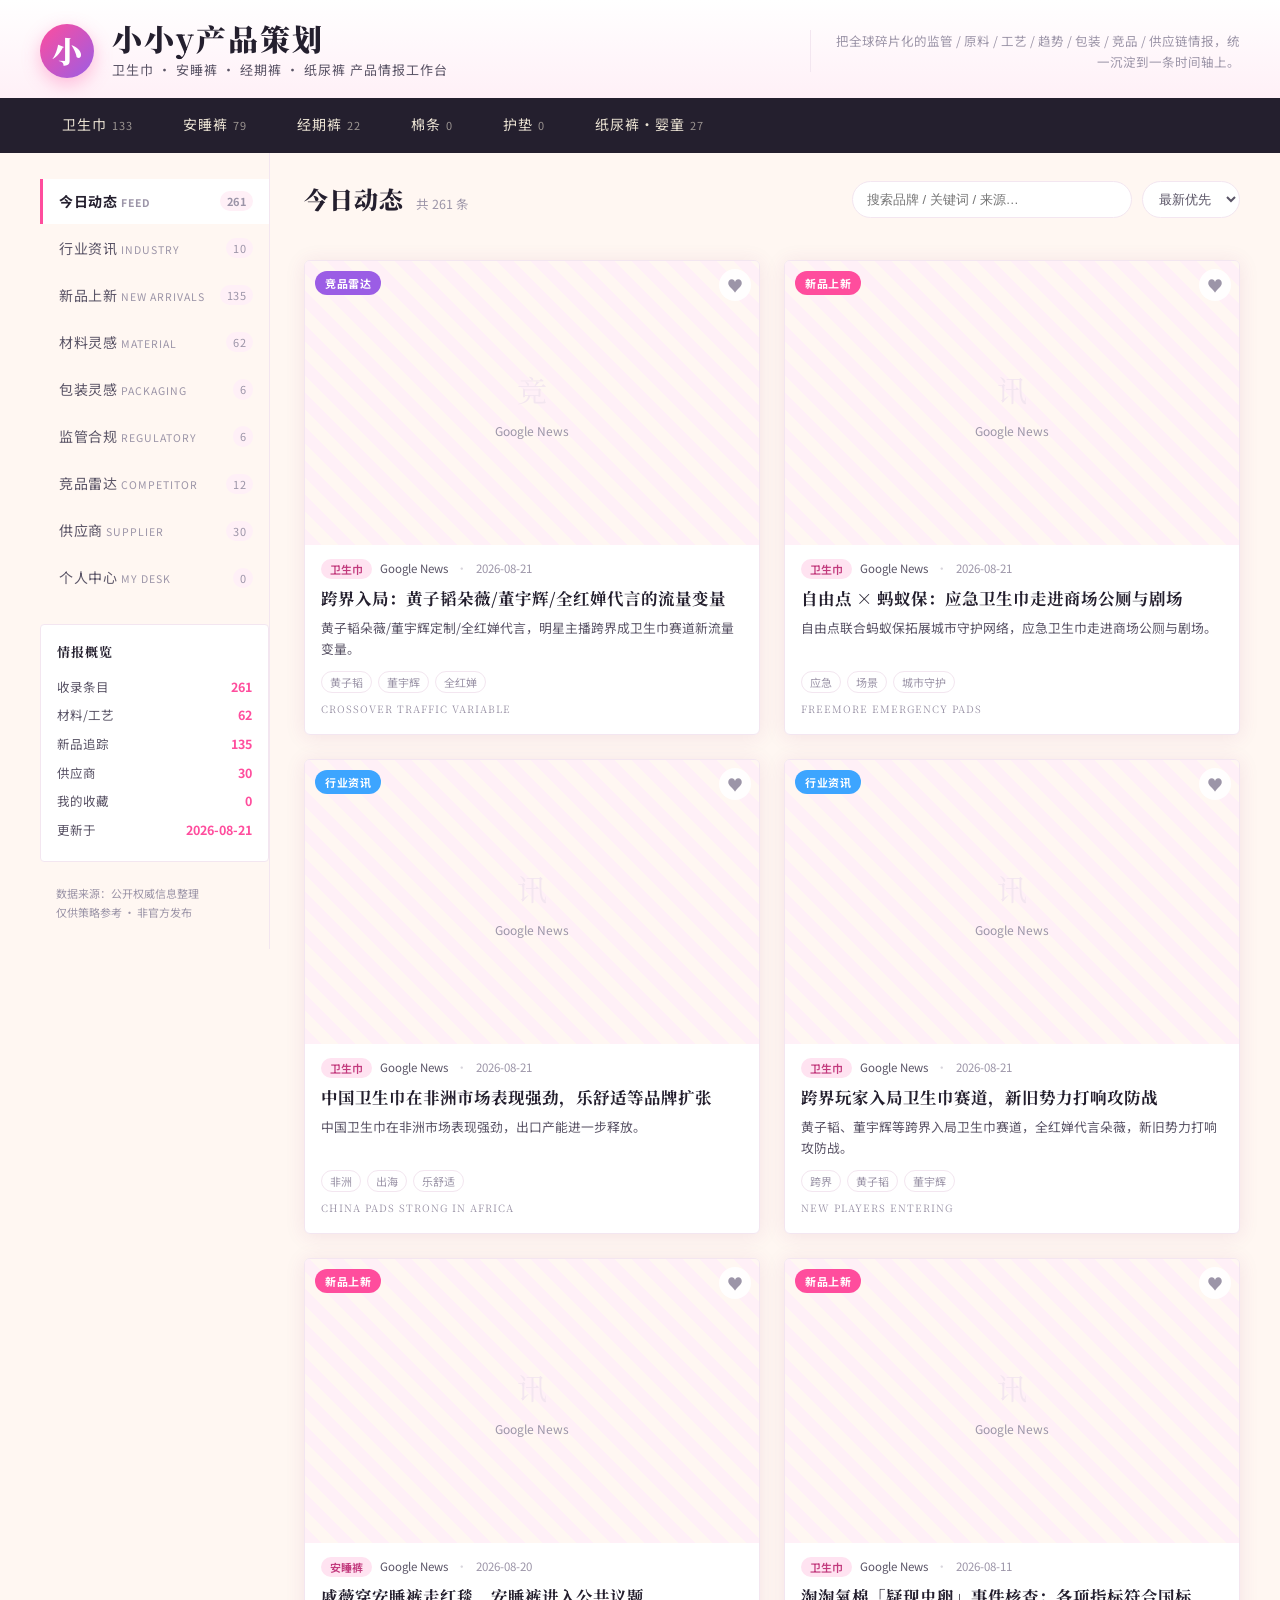
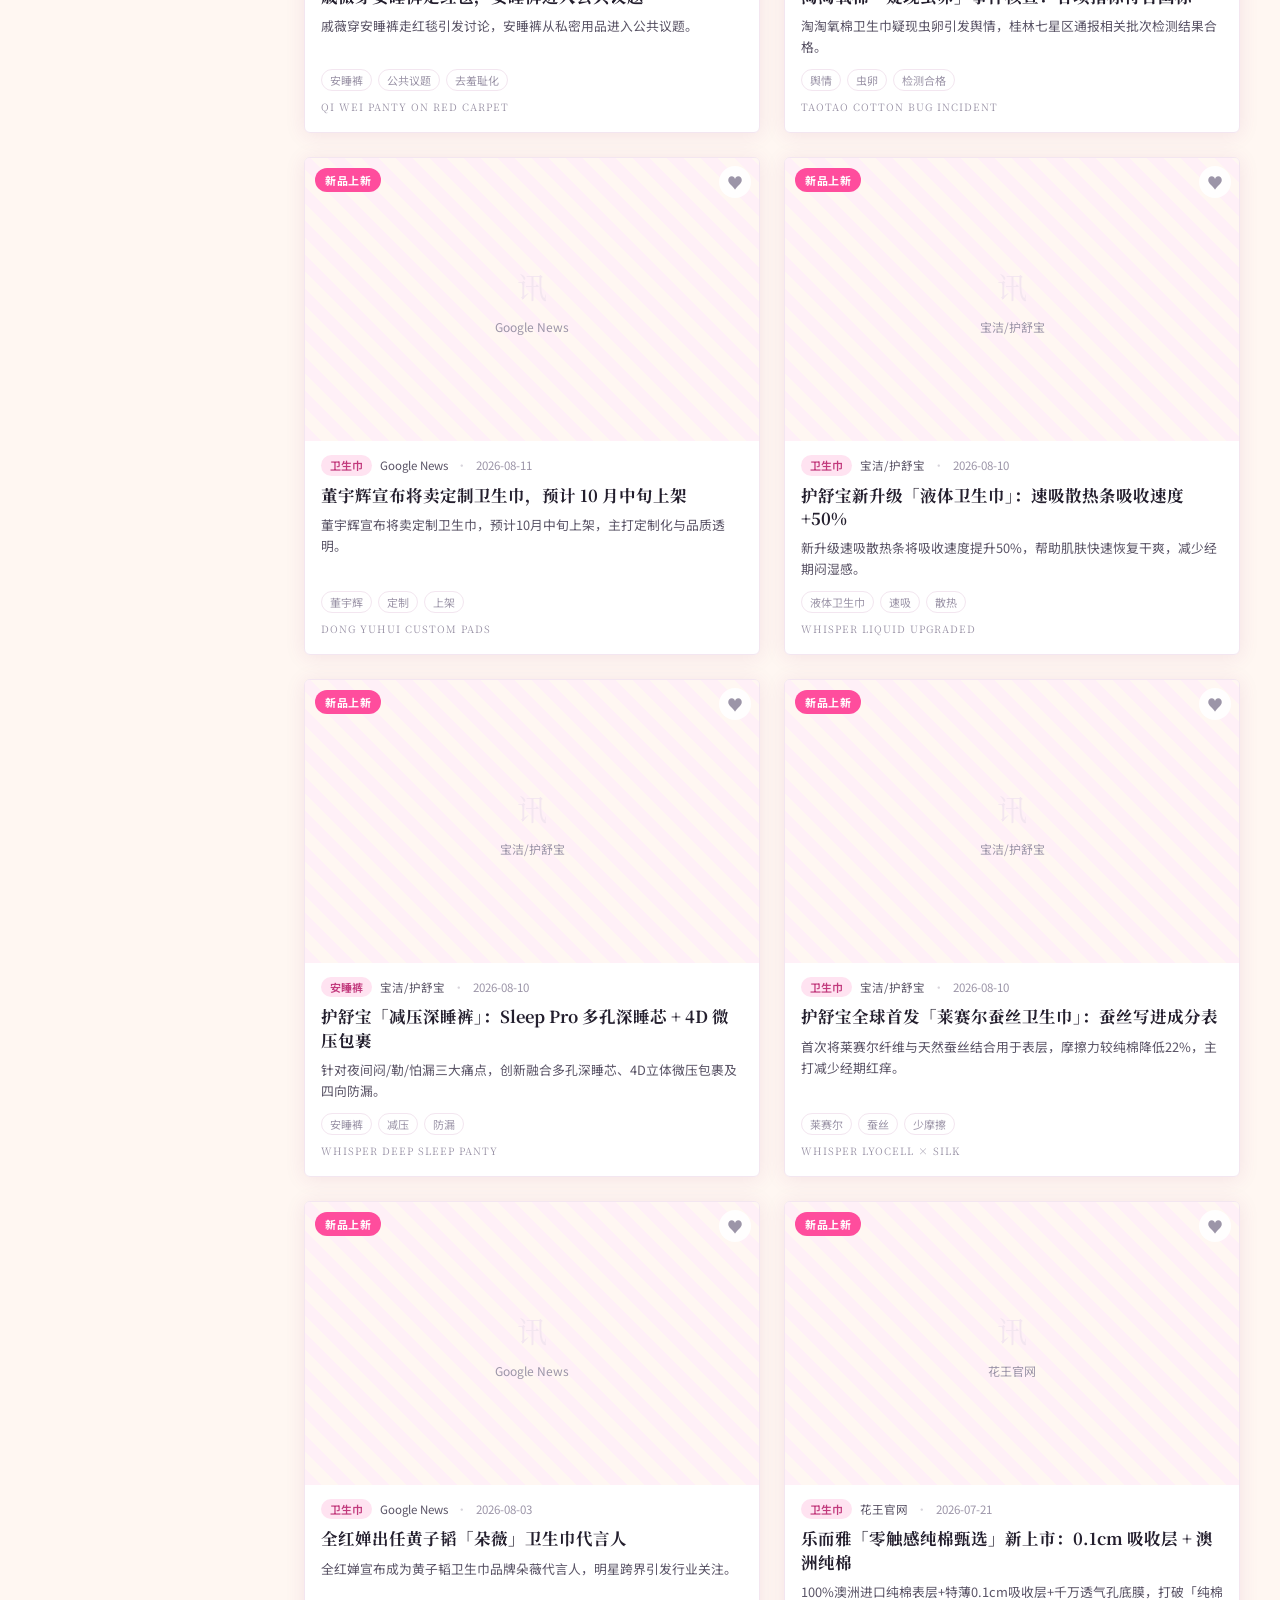
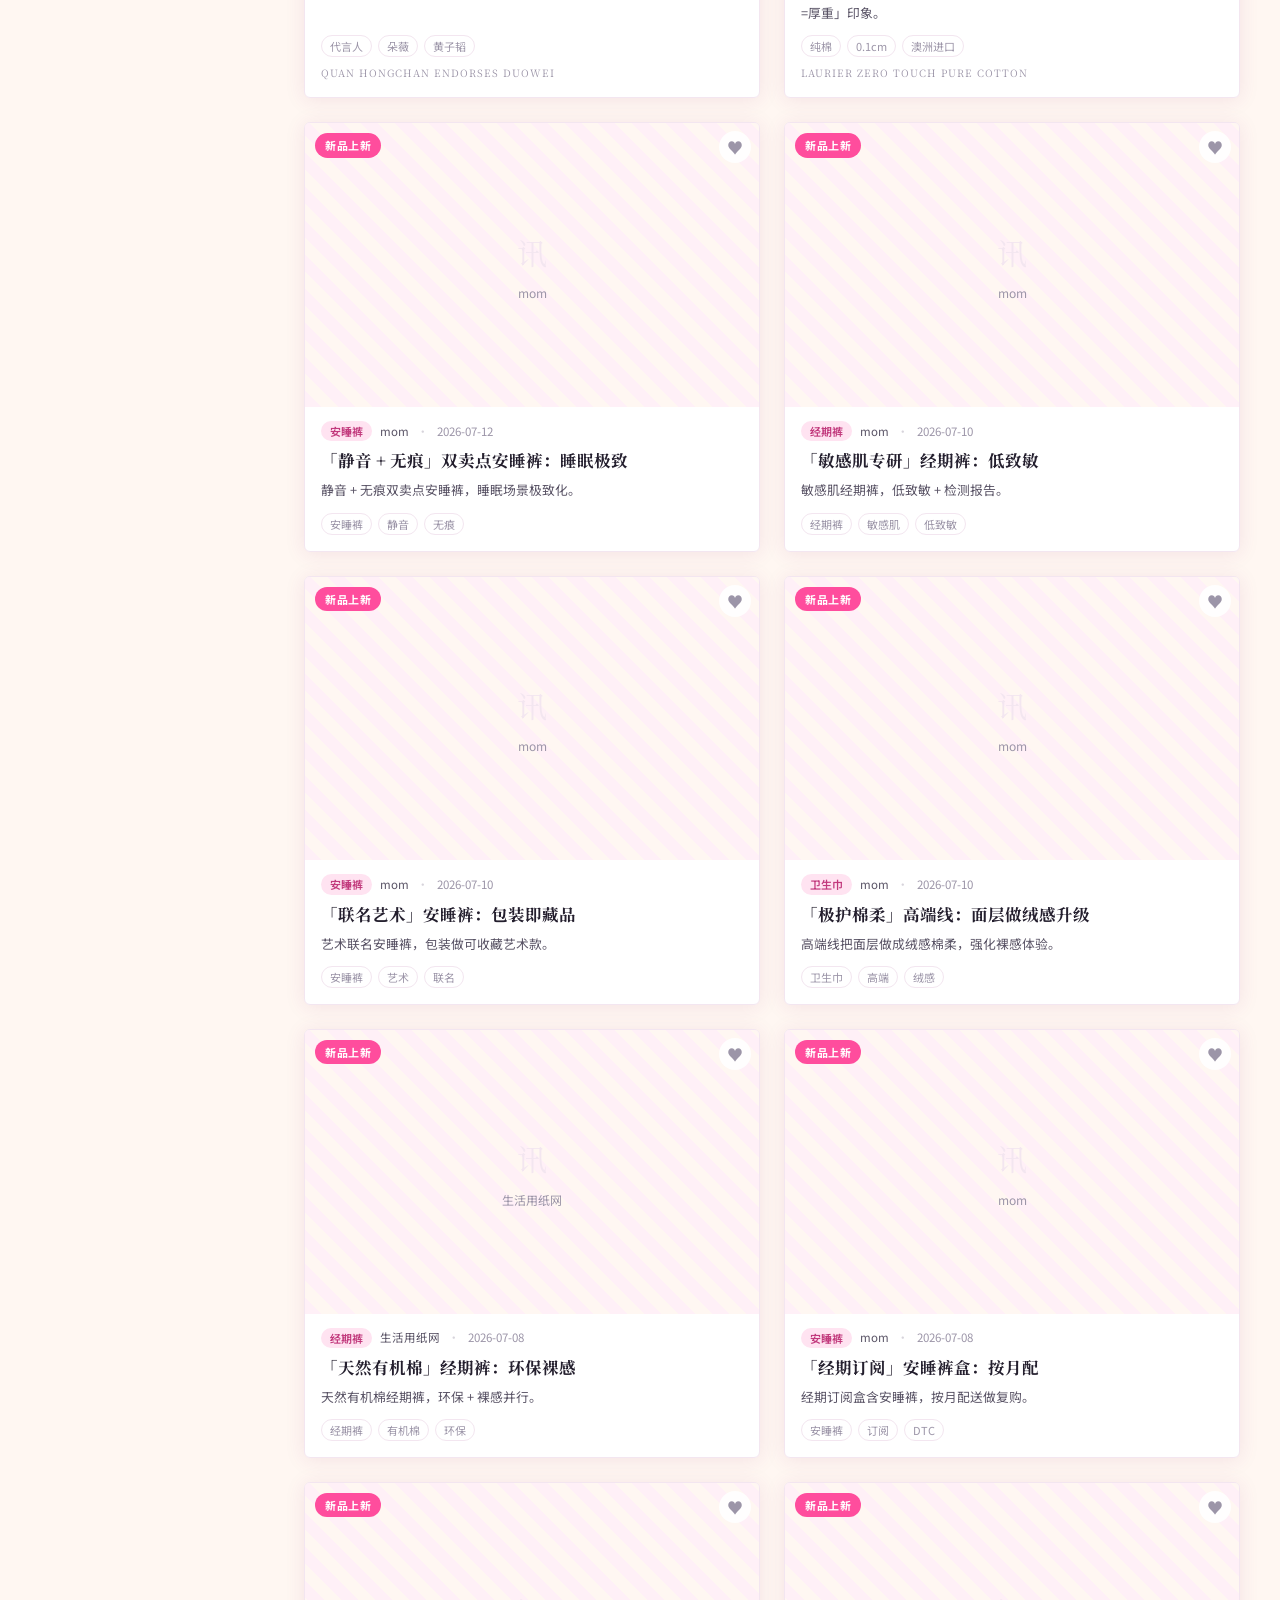
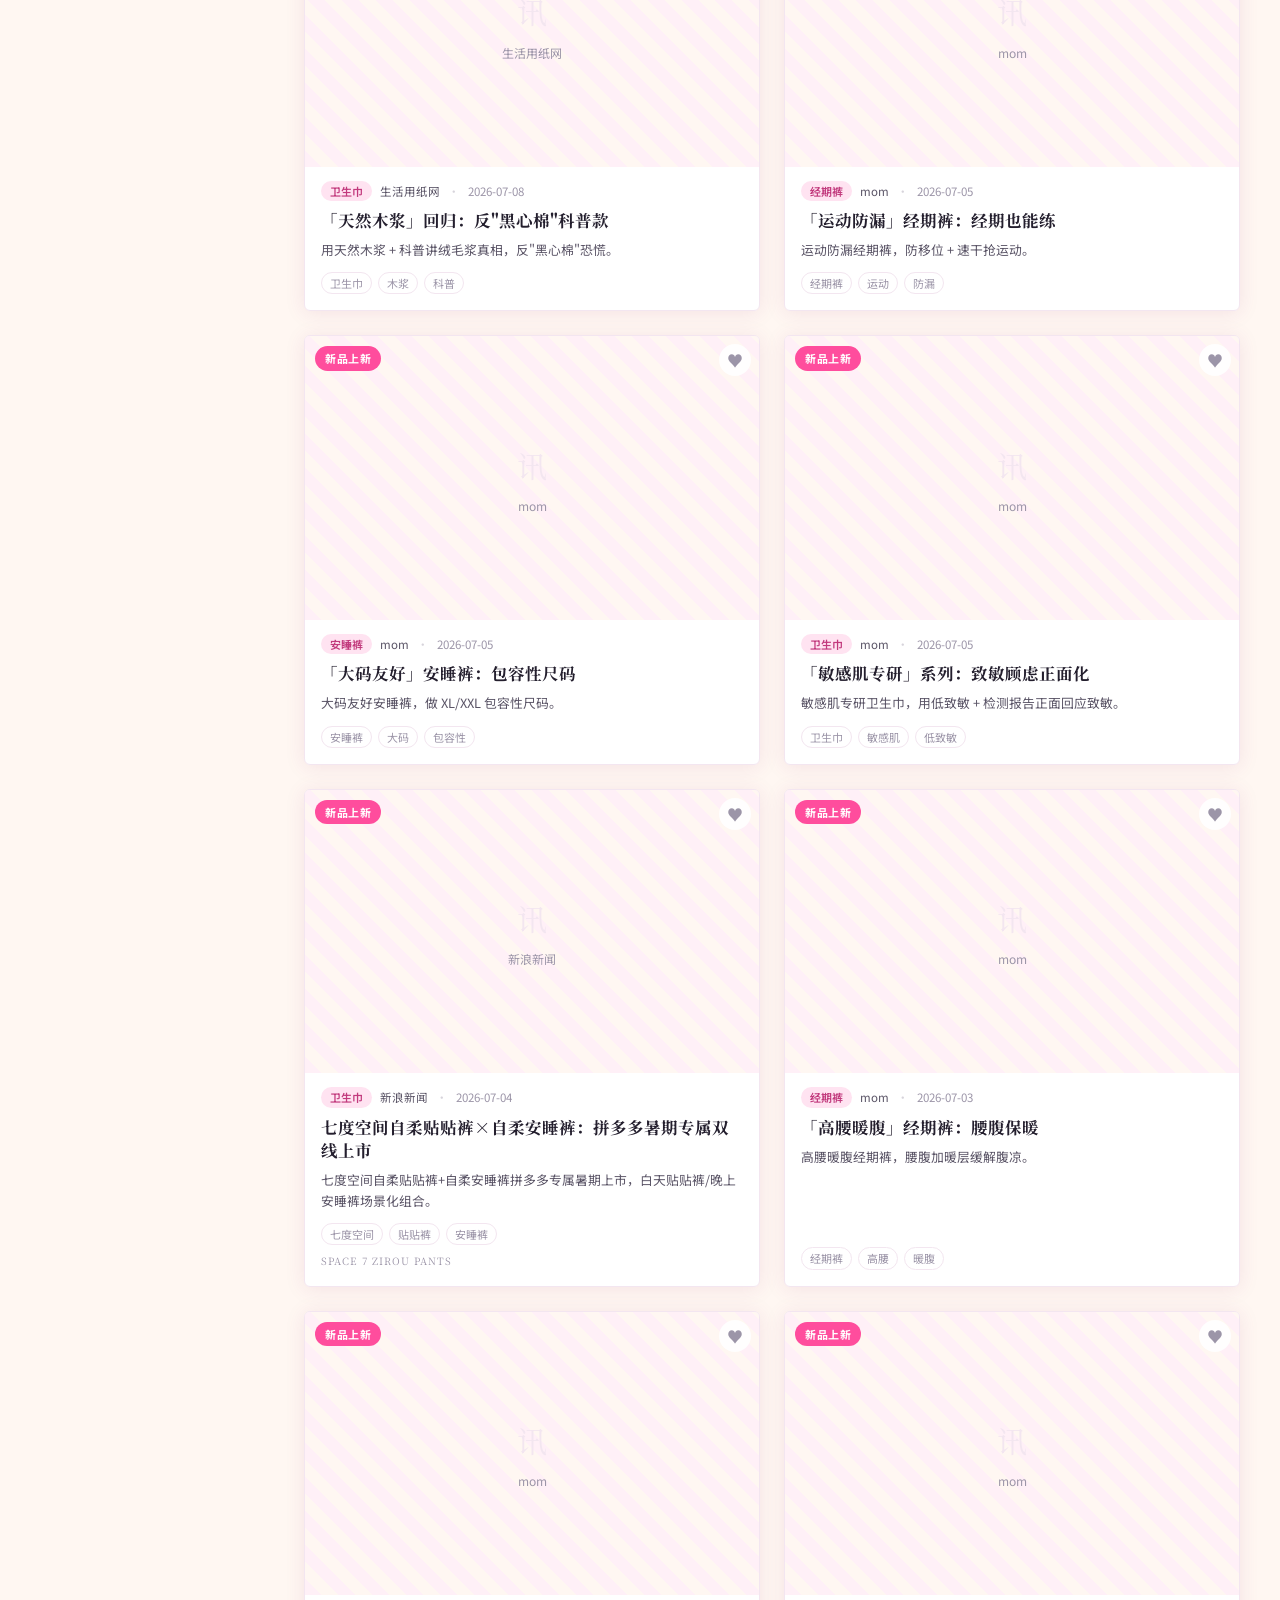
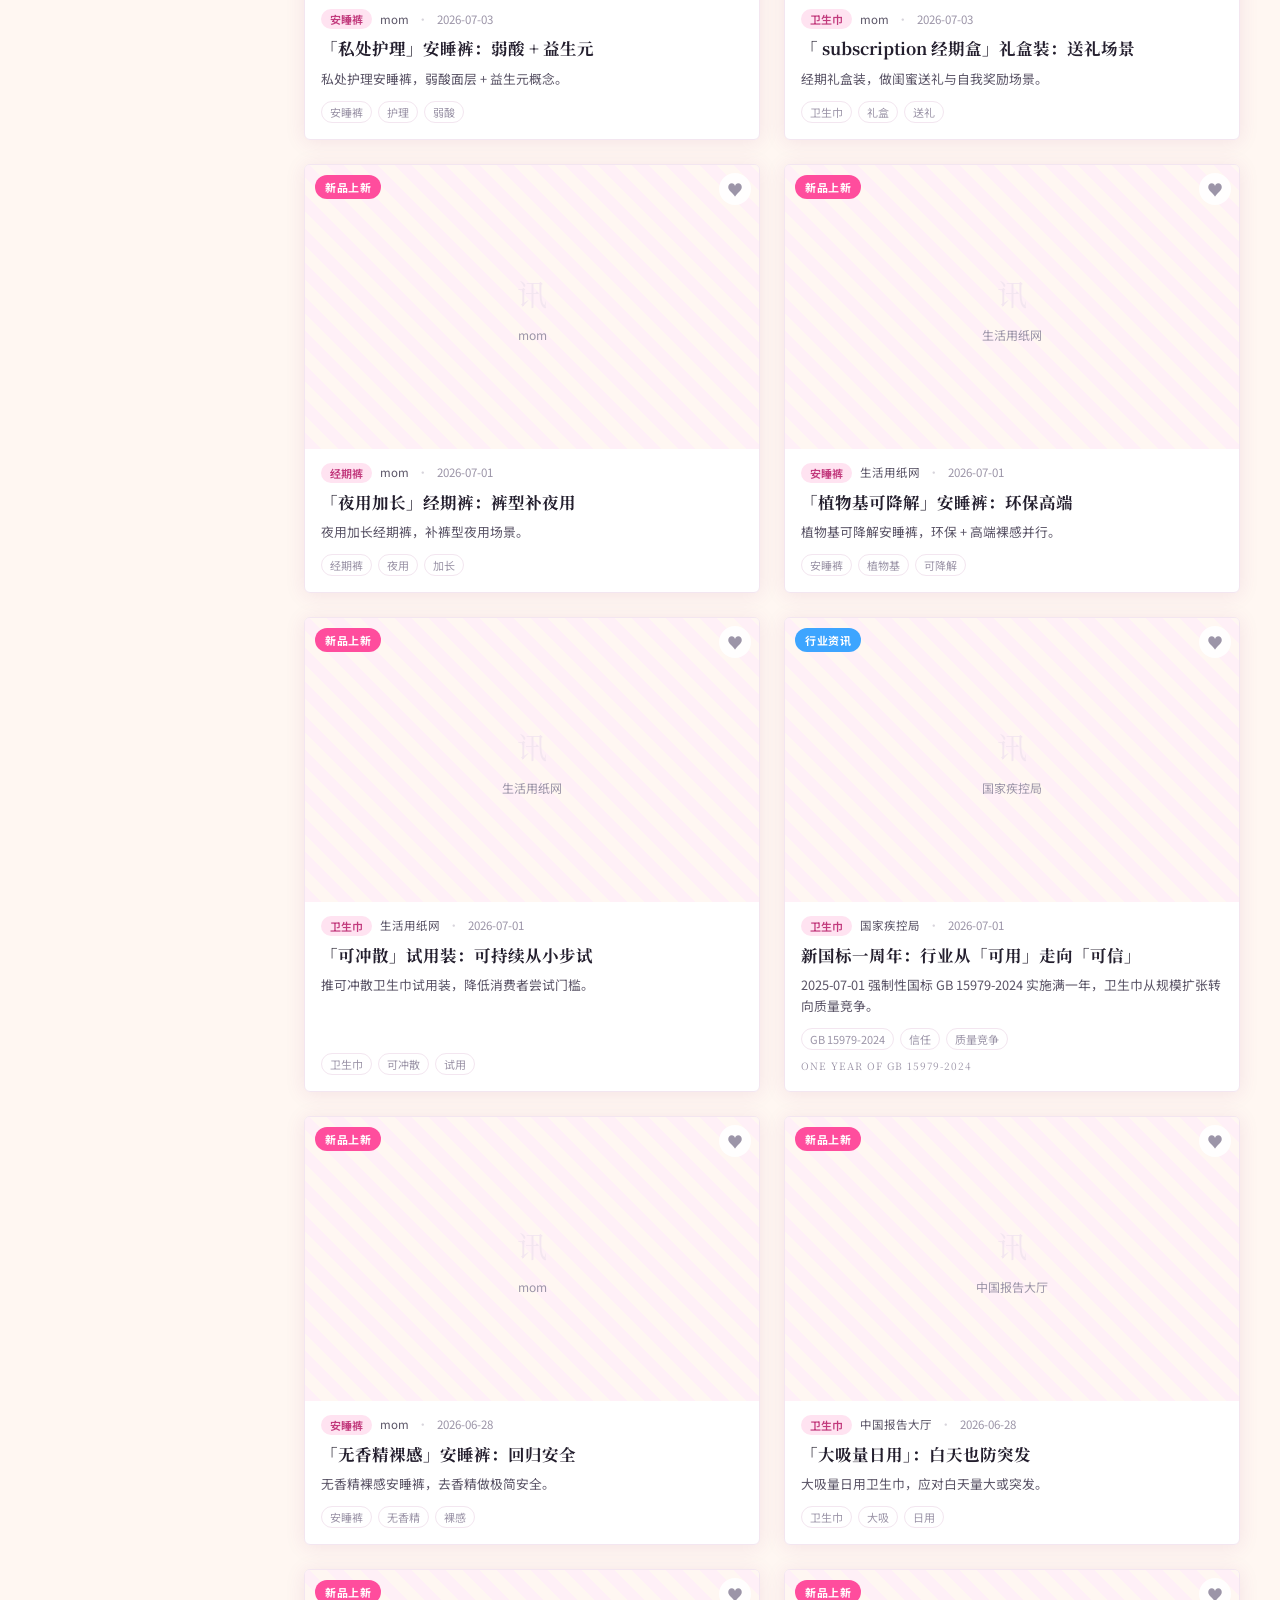
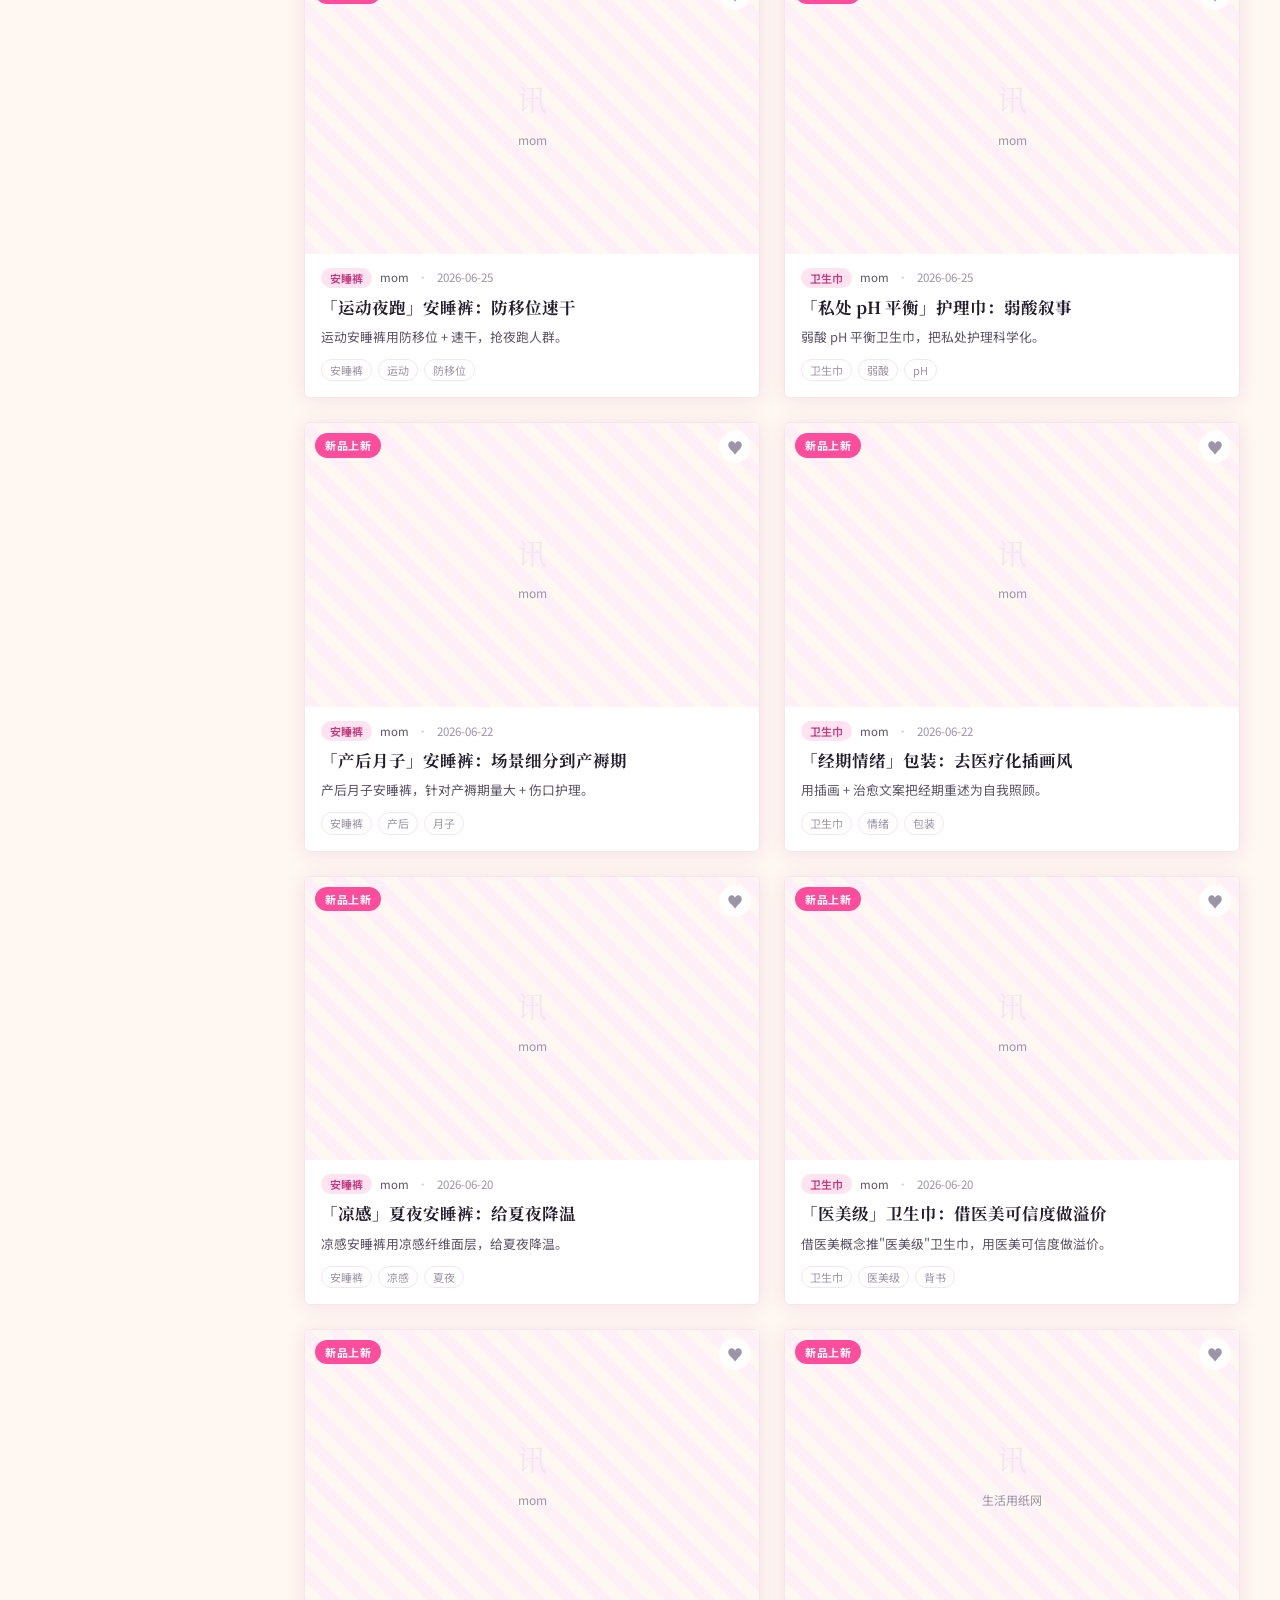
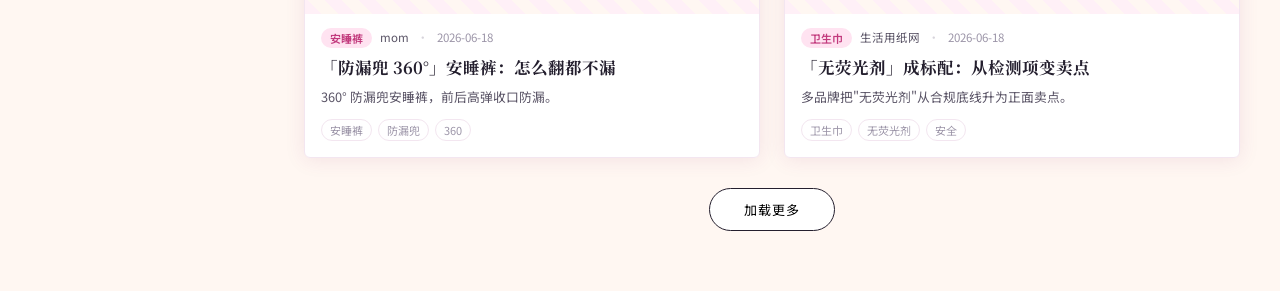
==== commit 23cc03eb: "content: 新品上新板块+70条(卫生巾35/安睡裤25/经期裤5/纸尿裤5)，news 65→135超120目标，全部带usp亮点拆解与可跳转来源，全站261条 [skip ci]" ====
--- a/index.html
+++ b/index.html
@@ -67,7 +67,7 @@
     </div>
   </div>
 
-  <script src="assets/js/data.js?v=20260822g"></script>
-  <script src="assets/js/app.js?v=20260822g"></script>
+  <script src="assets/js/data.js?v=20260822h"></script>
+  <script src="assets/js/app.js?v=20260822h"></script>
 </body>
 </html>
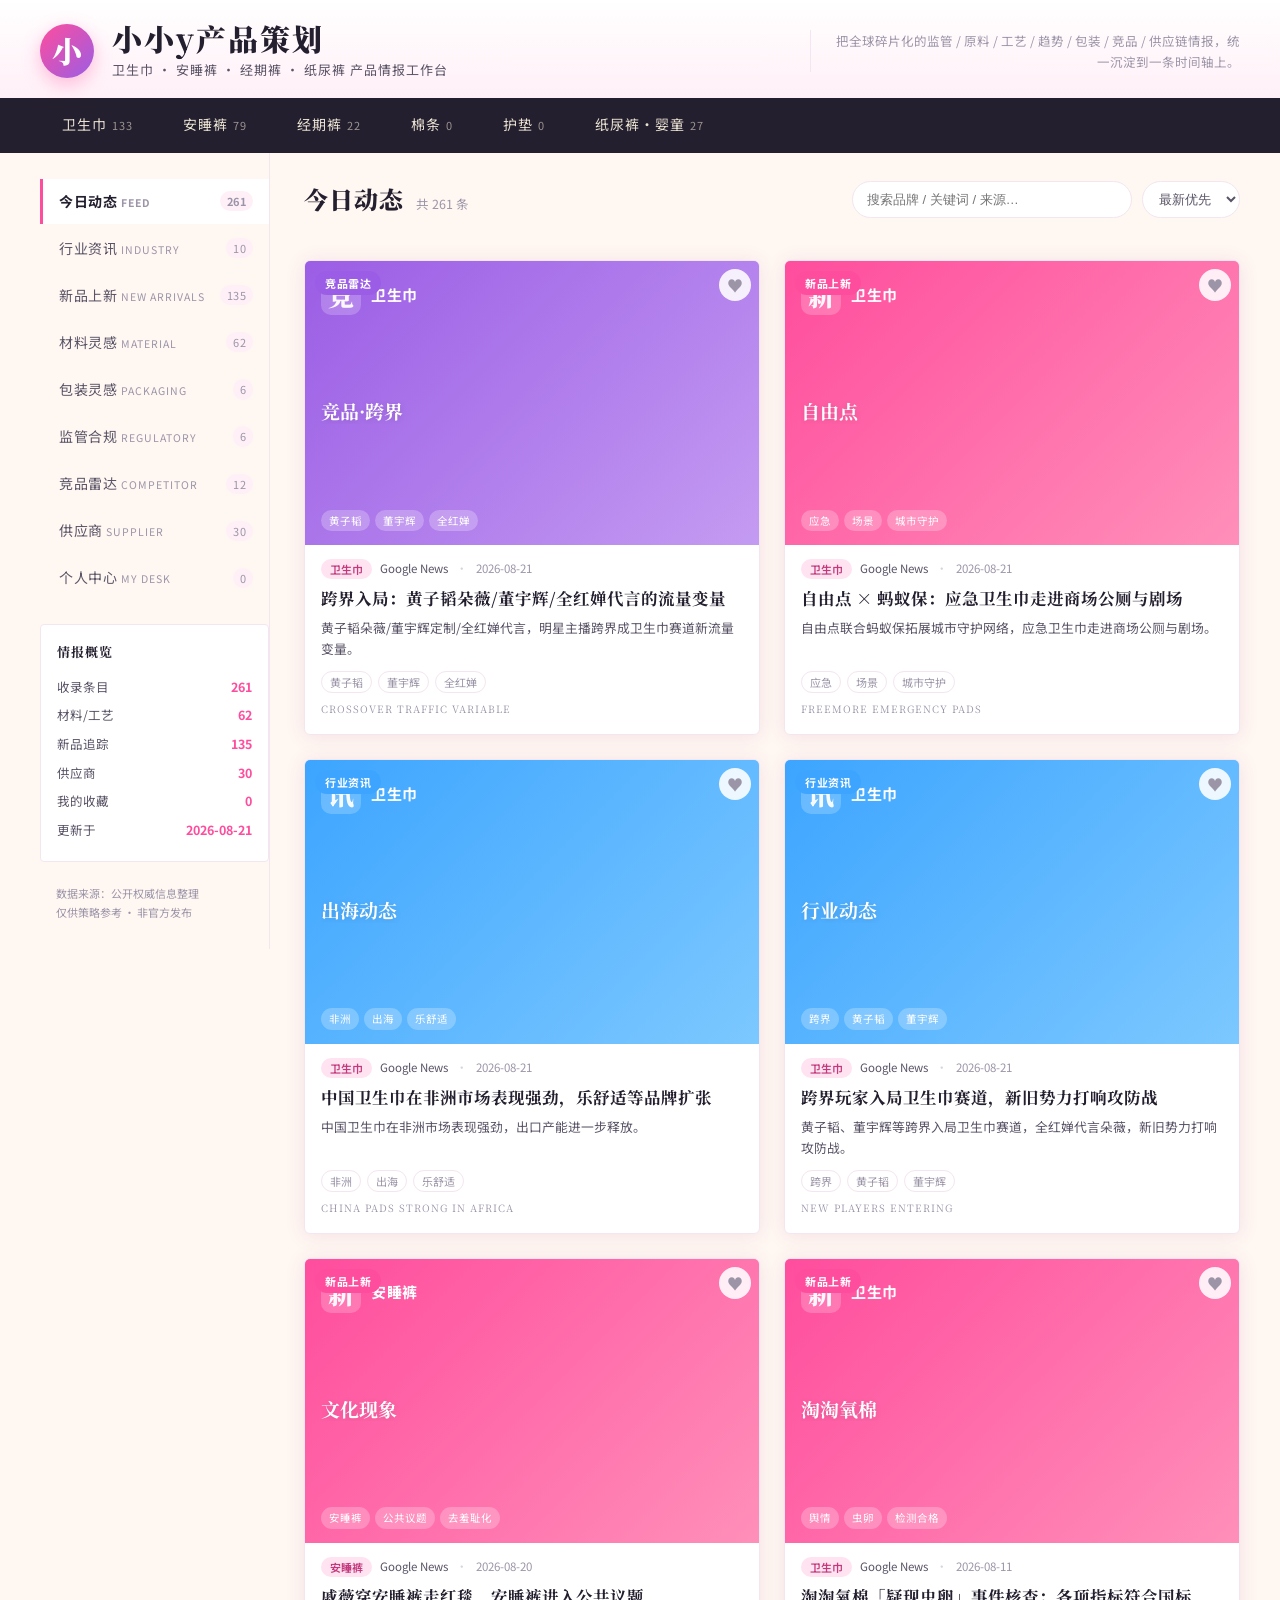
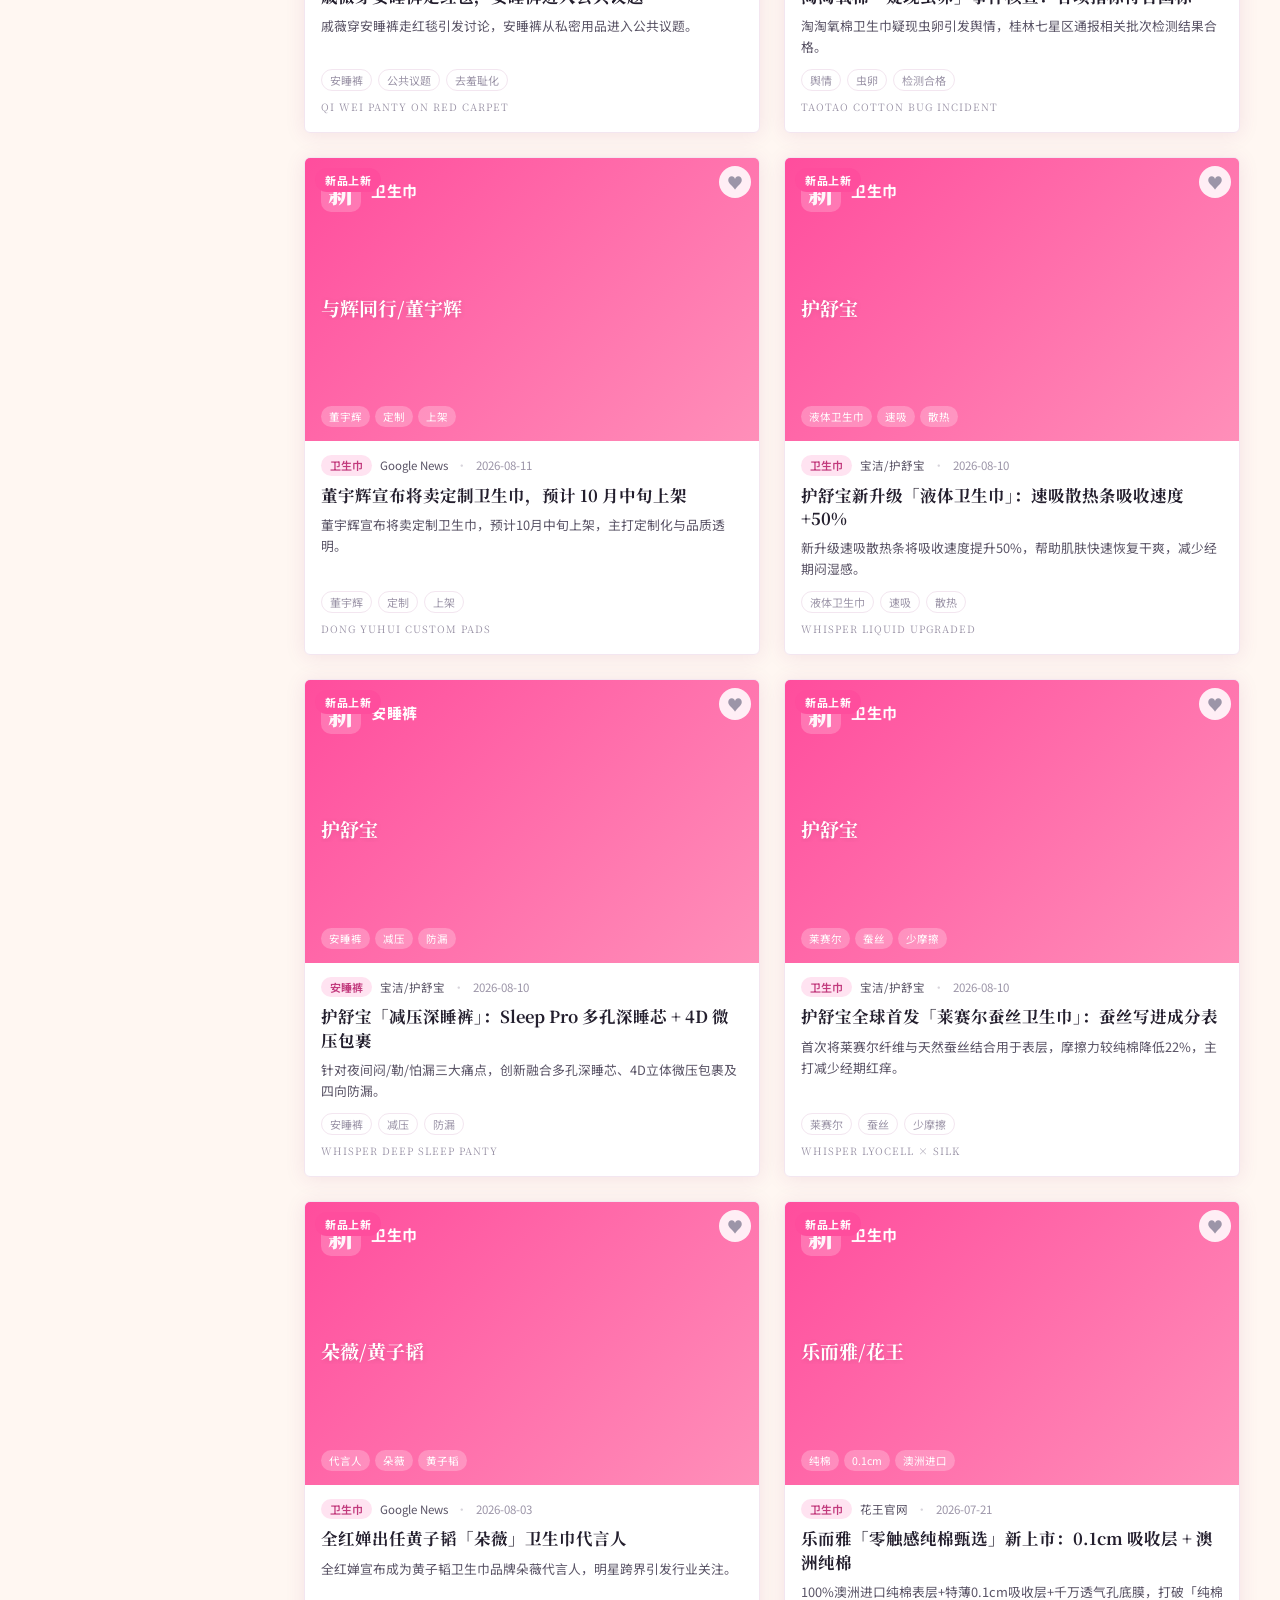
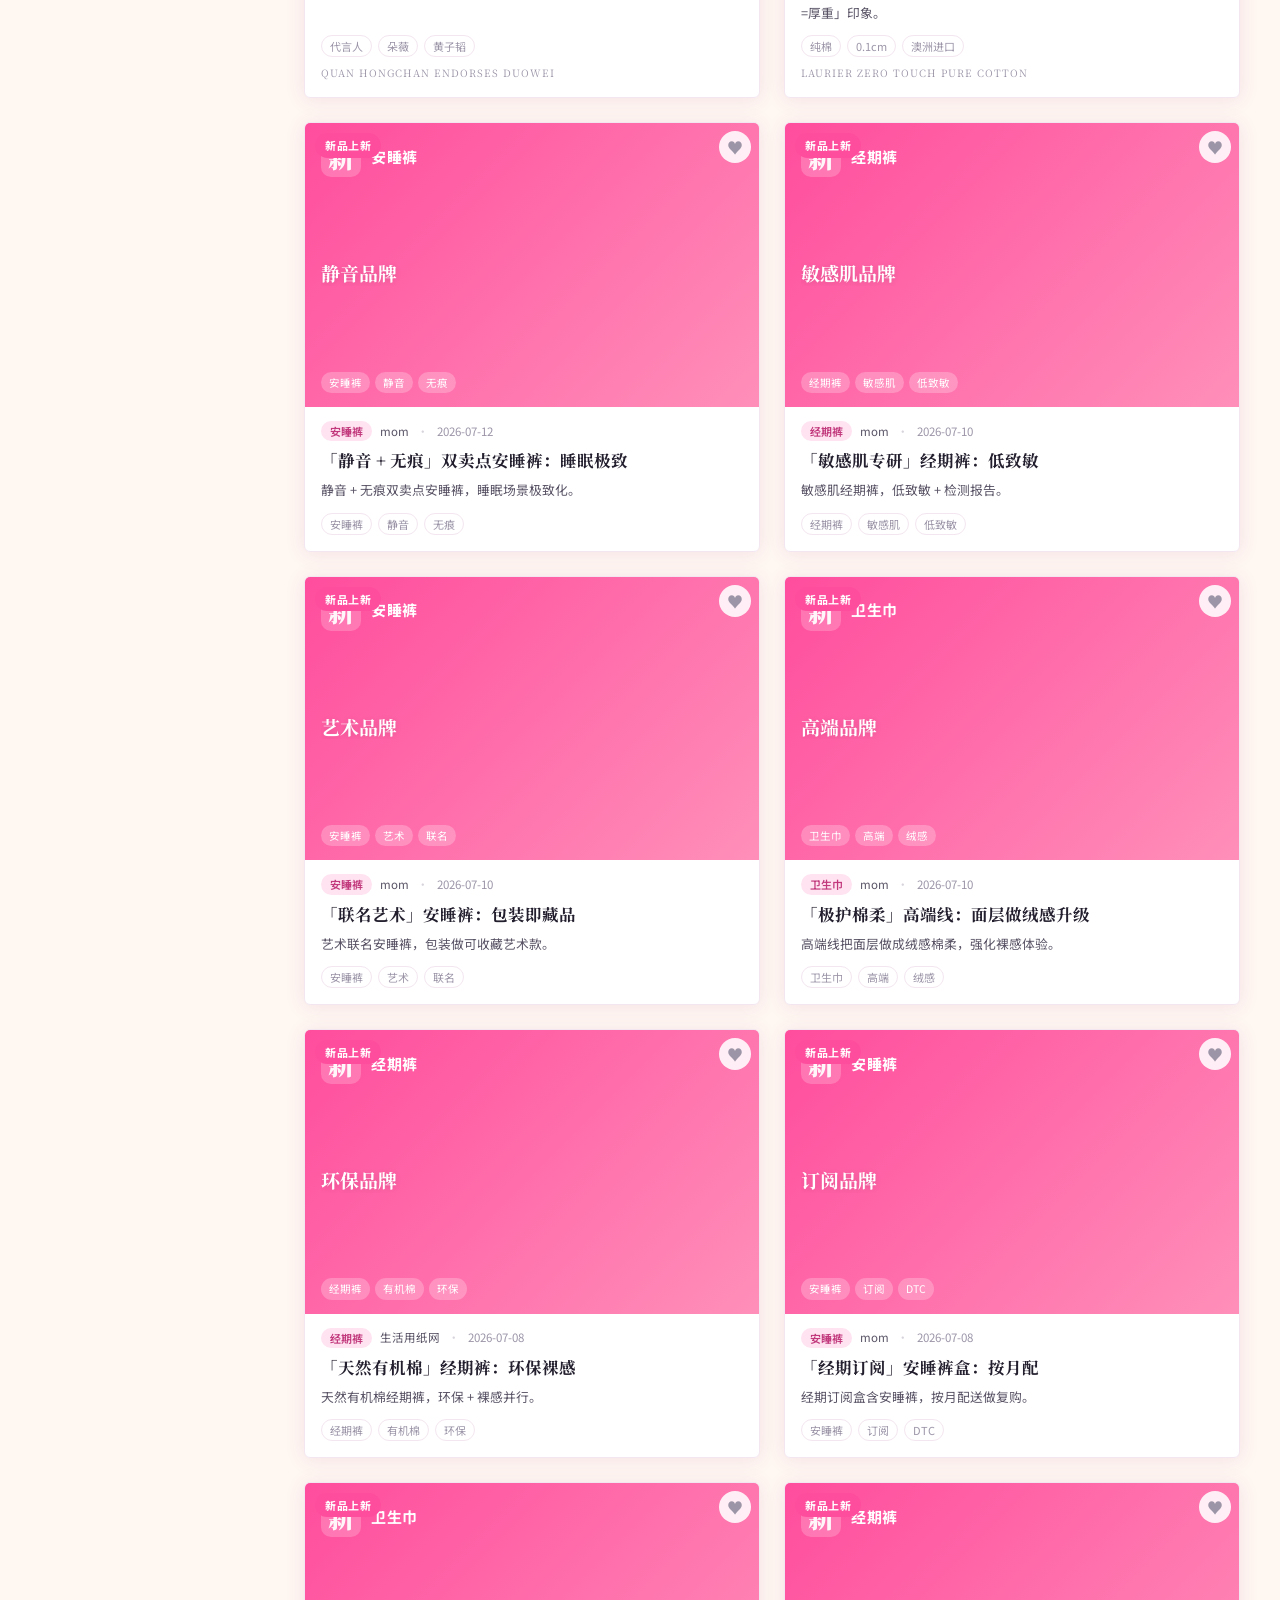
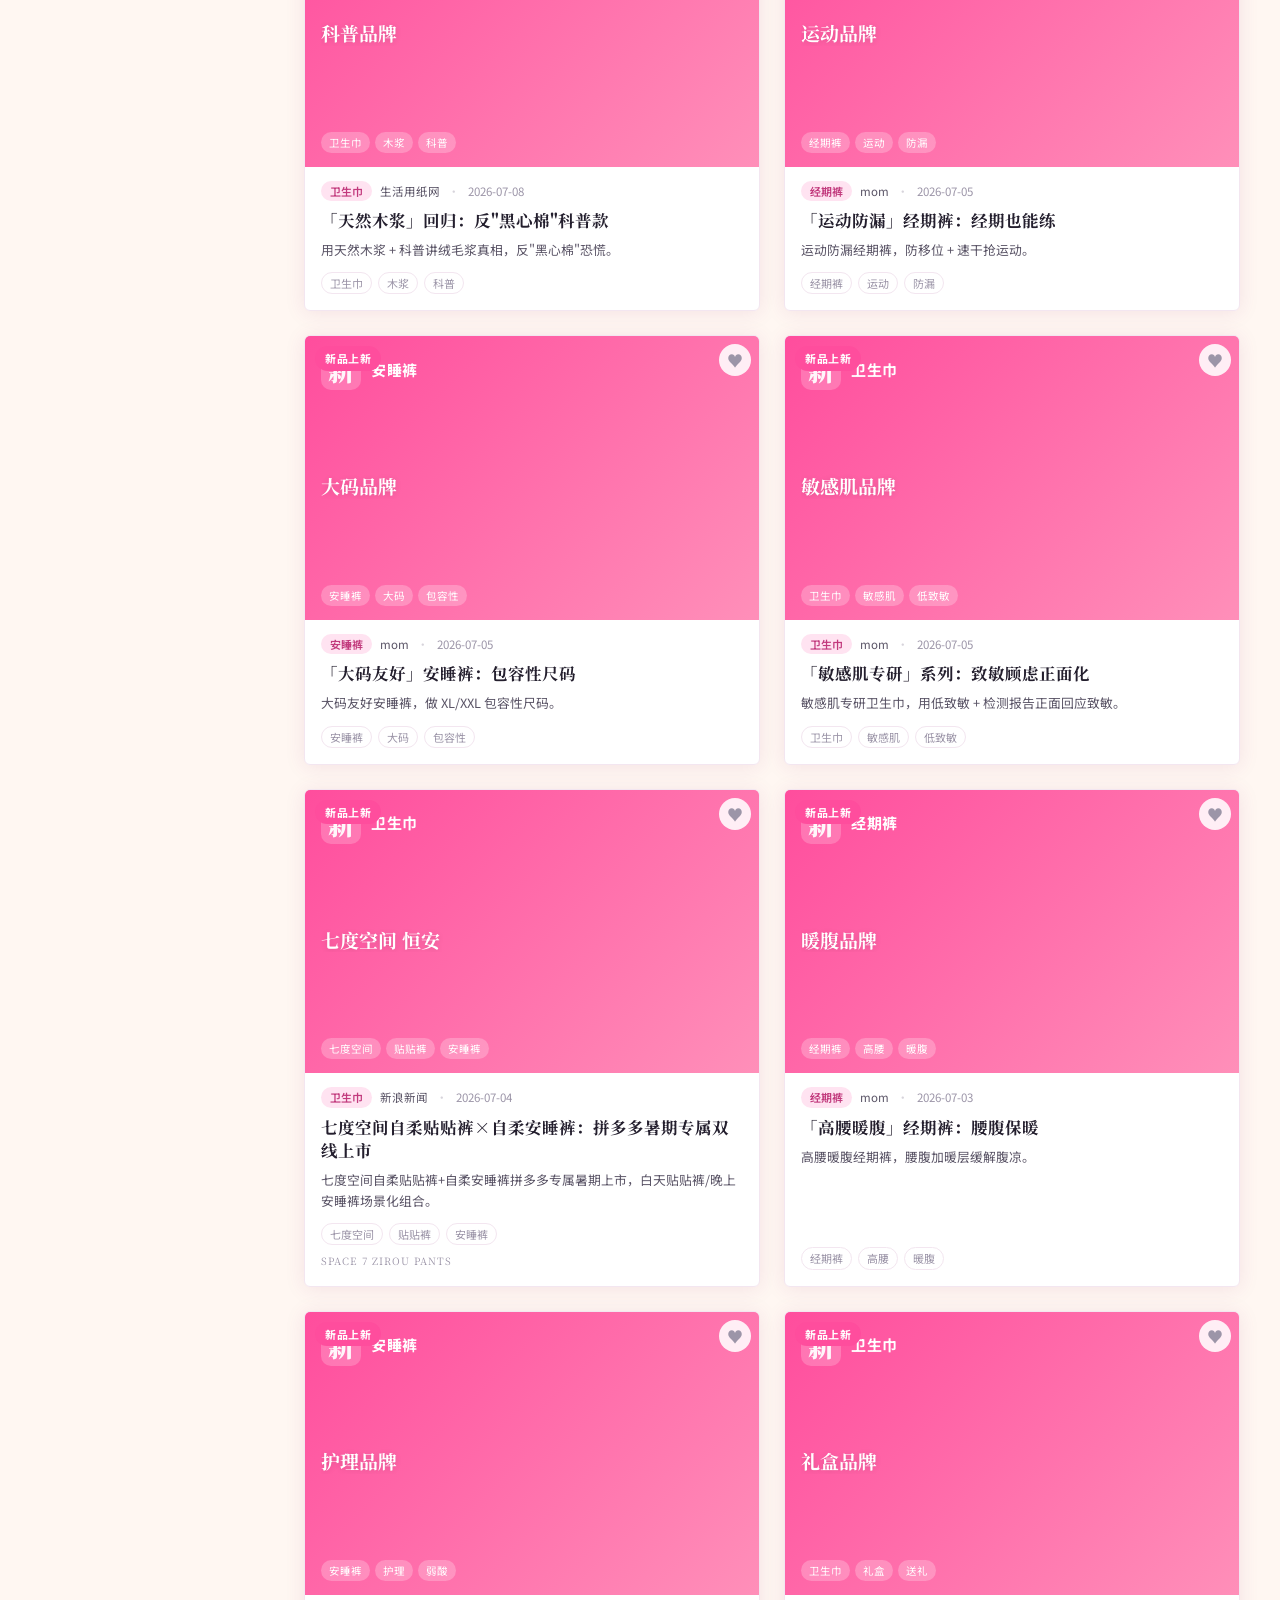
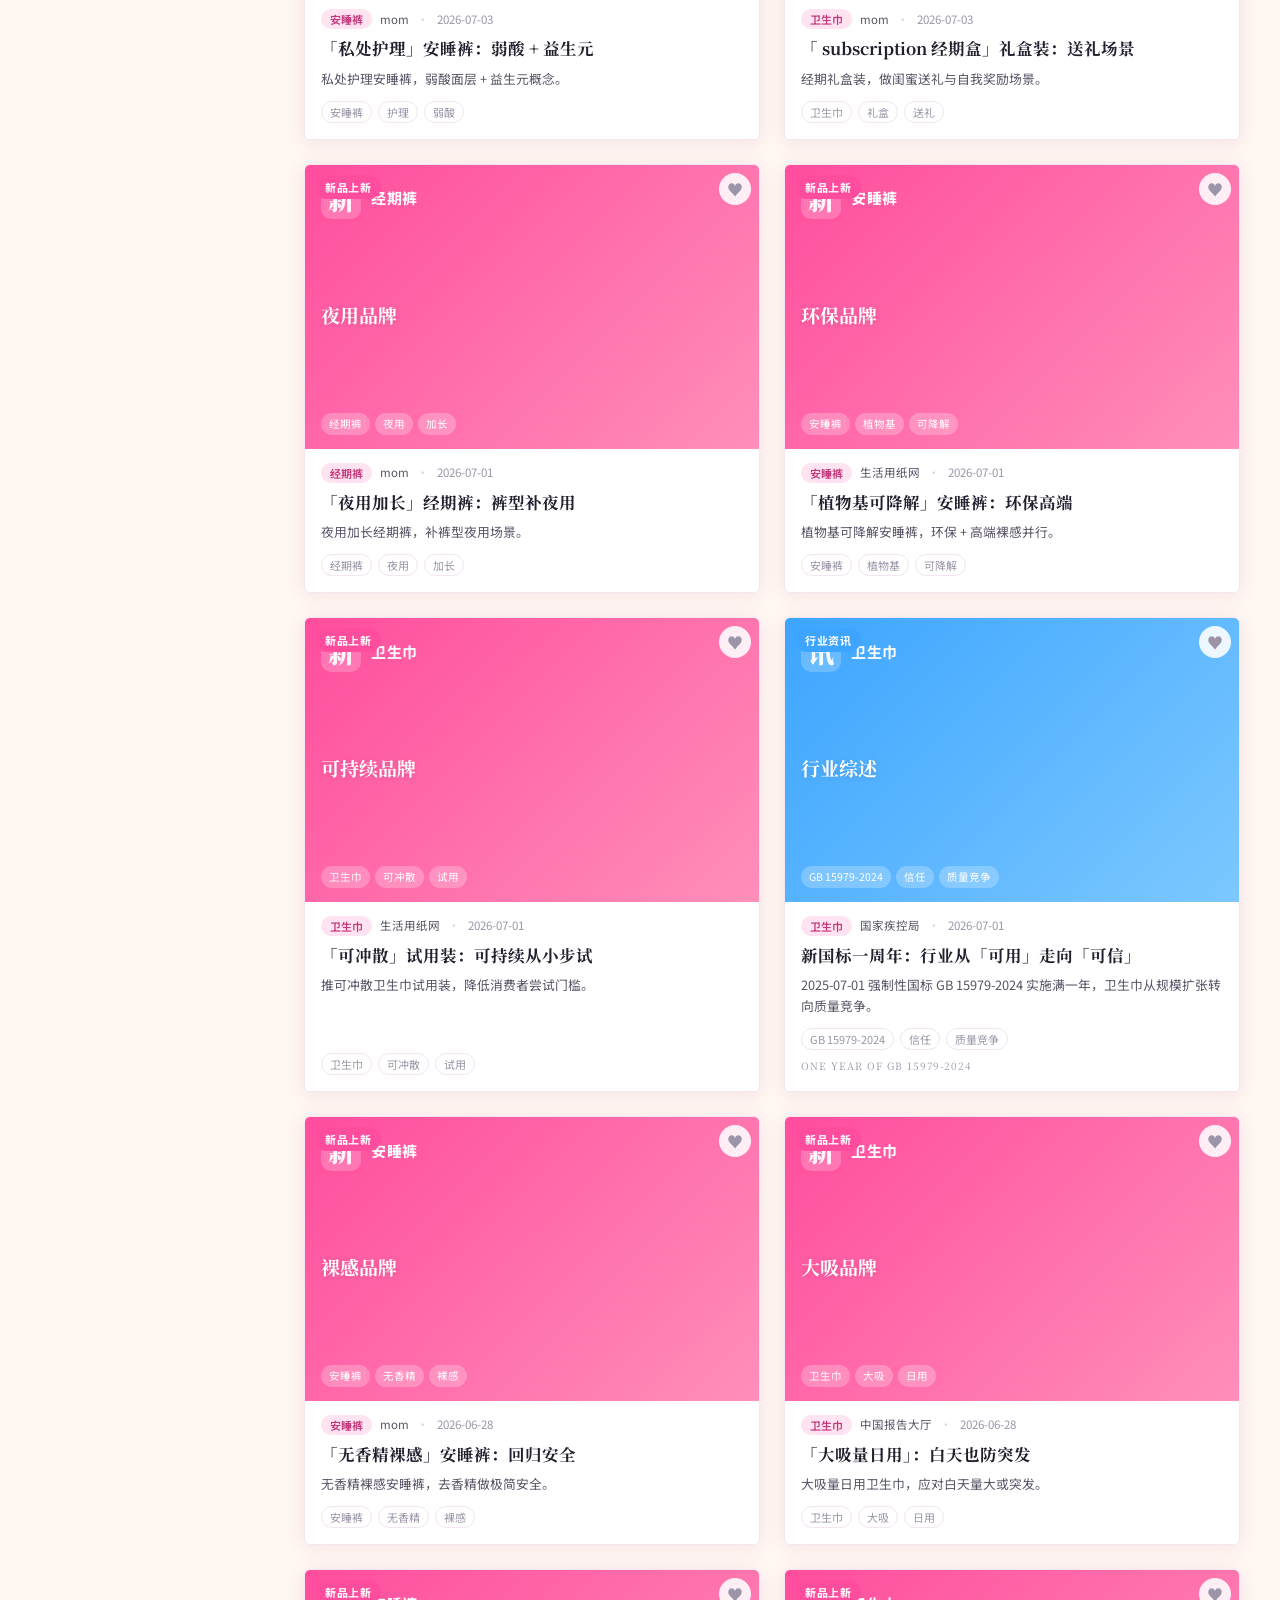
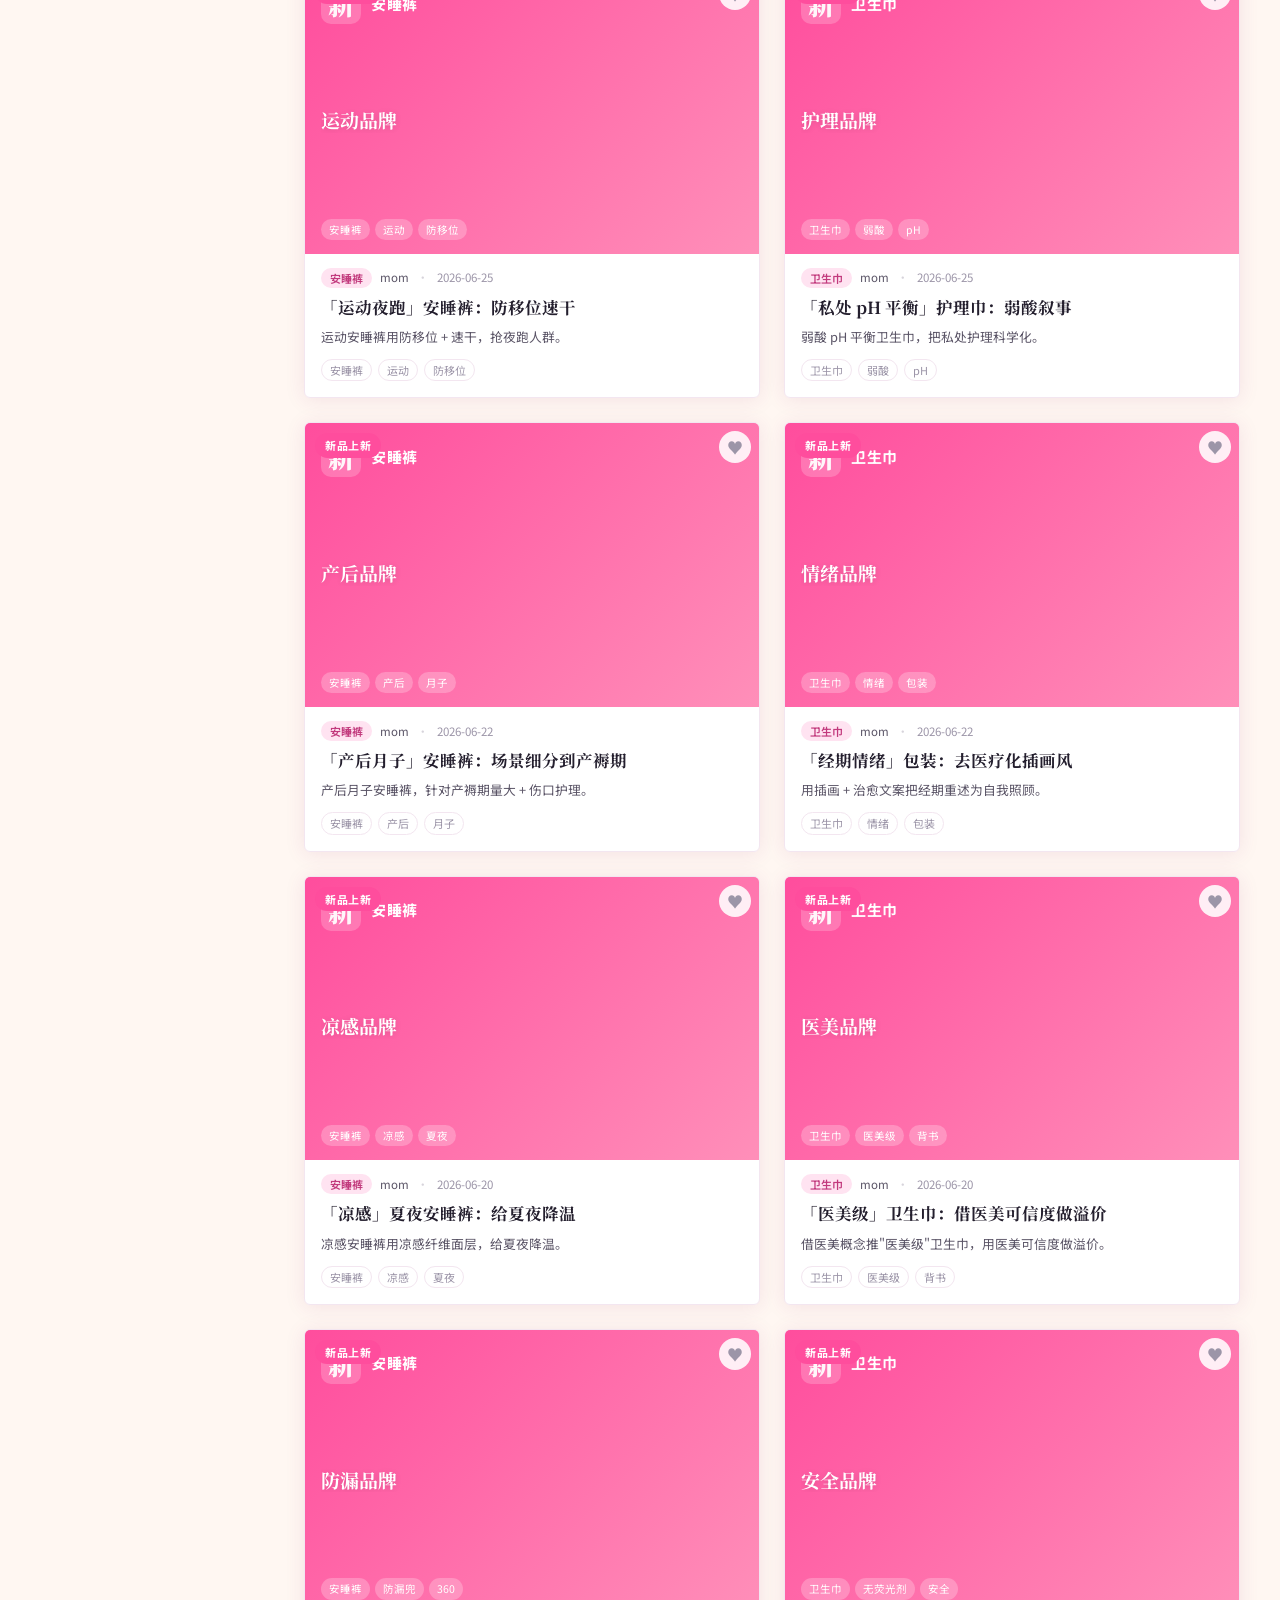
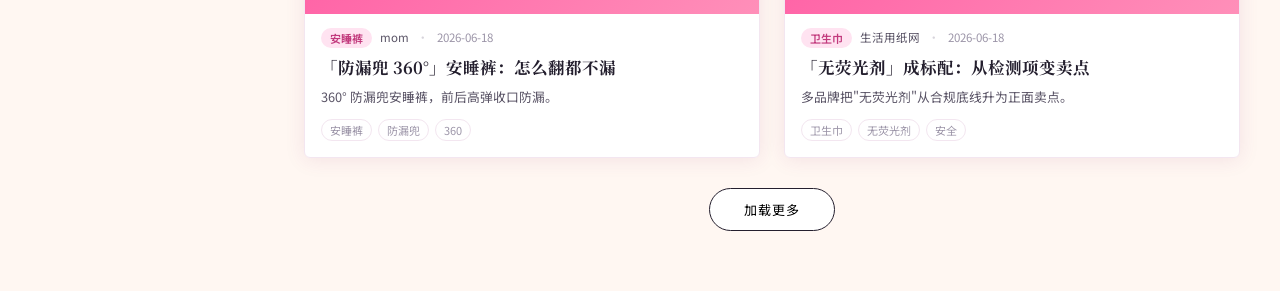
==== commit e8dbcdb6: "信息可视化卡替代商品图：纯CSS生成板块色卡+标签云/USP拆解，零外部依赖" ====
--- a/index.html
+++ b/index.html
@@ -7,7 +7,7 @@
   <link rel="preconnect" href="https://fonts.googleapis.com" />
   <link rel="preconnect" href="https://fonts.gstatic.com" crossorigin />
   <link href="https://fonts.googleapis.com/css2?family=Noto+Serif+SC:wght@500;700;900&family=Noto+Sans+SC:wght@300;400;500;700&display=swap" rel="stylesheet" />
-  <link rel="stylesheet" href="assets/css/style.css" />
+  <link rel="stylesheet" href="assets/css/style.css?v=20260822i" />
 </head>
 <body>
   <!-- 顶部 -->
@@ -68,6 +68,6 @@
   </div>
 
   <script src="assets/js/data.js?v=20260822h"></script>
-  <script src="assets/js/app.js?v=20260822h"></script>
+  <script src="assets/js/app.js?v=20260822i"></script>
 </body>
 </html>
--- a/assets/css/style.css
+++ b/assets/css/style.css
@@ -116,10 +116,6 @@
 }
 .card:hover{transform:translateY(-4px);box-shadow:var(--shadow-hover);border-color:var(--d-pink)}
 .card-img{position:relative;aspect-ratio:16/10;background:var(--paper-2);overflow:hidden}
-.card-img img{width:100%;height:100%;object-fit:cover}
-.card-img .ph{position:absolute;inset:0;display:flex;align-items:center;justify-content:center;flex-direction:column;gap:6px;color:var(--ink-faint);background:
-  repeating-linear-gradient(45deg,#FFF0F7,#FFF0F7 12px,#FFF7F2 12px,#FFF7F2 24px);font-size:12px}
-.card-img .ph .ph-ico{font-family:var(--serif);font-size:30px;color:var(--line)}
 .card-sec{position:absolute;top:10px;left:10px;color:#fff;font-size:11px;padding:3px 10px;border-radius:20px;letter-spacing:.5px;font-weight:700}
 .card-fav{position:absolute;top:8px;right:8px;width:32px;height:32px;border-radius:50%;background:rgba(255,255,255,.88);display:flex;align-items:center;justify-content:center;font-size:16px;color:var(--ink-faint);transition:.15s}
 .card-fav:hover{background:#fff}
@@ -218,3 +214,53 @@
 @media (max-width:1400px){
   .grid{grid-template-columns:repeat(2,1fr)}
 }
+
+/* ============================================================
+   信息可视化卡（替代商品图，纯 CSS 生成）
+   ============================================================ */
+.viz{position:absolute;inset:0;display:flex;flex-direction:column;color:#fff;overflow:hidden}
+.viz *{box-sizing:border-box}
+
+/* 板块渐变底 */
+.grad-pink{background:linear-gradient(135deg,#FF4D9D 0%,#FF8FB9 100%)}
+.grad-blue{background:linear-gradient(135deg,#3DA5FF 0%,#7CC8FF 100%)}
+.grad-teal{background:linear-gradient(135deg,#00C9A7 0%,#5FE3CF 100%)}
+.grad-yellow{background:linear-gradient(135deg,#FFC83D 0%,#FFE08A 100%);color:#5A4400}
+.grad-orange{background:linear-gradient(135deg,#FF7A3D 0%,#FFB079 100%)}
+.grad-purple{background:linear-gradient(135deg,#9B5DE5 0%,#C49BF2 100%)}
+
+/* ---------- 缩略卡（网格 / 收藏列表） ---------- */
+.viz-card{padding:14px 16px;justify-content:space-between}
+.viz-card-top{display:flex;align-items:center;gap:10px}
+.viz-ico{font-family:var(--serif);font-weight:900;font-size:26px;line-height:1;opacity:.95;
+  background:rgba(255,255,255,.22);width:40px;height:40px;border-radius:10px;display:flex;align-items:center;justify-content:center;flex:none}
+.grad-yellow .viz-ico{background:rgba(90,68,0,.14)}
+.viz-cat{font-size:13px;font-weight:700;letter-spacing:.5px;white-space:nowrap;overflow:hidden;text-overflow:ellipsis}
+.viz-brand{font-family:var(--serif);font-size:19px;font-weight:700;line-height:1.3;margin:6px 0 2px;
+  text-shadow:0 1px 6px rgba(0,0,0,.12);overflow:hidden;text-overflow:ellipsis;white-space:nowrap}
+.viz-dots{display:flex;flex-wrap:wrap;gap:5px;margin-top:6px}
+.viz-dot{font-size:10.5px;padding:2px 8px;border-radius:20px;background:rgba(255,255,255,.24);
+  white-space:nowrap;overflow:hidden;text-overflow:ellipsis;max-width:100%}
+.grad-yellow .viz-dot{background:rgba(90,68,0,.13);color:#5A4400}
+
+/* ---------- hero 大图（详情） ---------- */
+.modal-hero{aspect-ratio:21/9;background:var(--paper-2);overflow:hidden;position:relative;border-radius:8px 8px 0 0}
+.viz-hero{padding:22px 26px;justify-content:flex-start;gap:14px}
+.viz-hero-top{display:flex;align-items:center;gap:16px}
+.viz-big{font-family:var(--serif);font-weight:900;font-size:42px;line-height:1;opacity:.96;
+  background:rgba(255,255,255,.22);width:66px;height:66px;border-radius:16px;display:flex;align-items:center;justify-content:center;flex:none}
+.grad-yellow .viz-big{background:rgba(90,68,0,.14)}
+.viz-hero-head{display:flex;flex-direction:column;gap:4px;min-width:0}
+.viz-cat{font-size:15px;font-weight:700;letter-spacing:.5px;white-space:nowrap;overflow:hidden;text-overflow:ellipsis}
+.viz-src{font-size:12.5px;opacity:.92;white-space:nowrap;overflow:hidden;text-overflow:ellipsis}
+.viz-clouds{display:flex;flex-direction:column;gap:10px}
+.viz-cg{display:flex;align-items:flex-start;gap:10px}
+.viz-cg-h{flex:none;font-size:11.5px;font-weight:700;padding:3px 10px;border-radius:20px;background:rgba(255,255,255,.28);letter-spacing:.5px}
+.grad-yellow .viz-cg-h{background:rgba(90,68,0,.15);color:#5A4400}
+.viz-chips{display:flex;flex-wrap:wrap;gap:6px}
+.viz-chip{font-size:12.5px;padding:4px 12px;border-radius:20px;background:rgba(255,255,255,.30);
+  color:#fff;line-height:1.4;white-space:nowrap}
+.grad-yellow .viz-chip{background:rgba(90,68,0,.13);color:#5A4400}
+.viz-chip.c-feat{box-shadow:inset 0 0 0 1.5px rgba(255,255,255,.5)}
+.viz-chip.c-inno{background:rgba(255,255,255,.42)}
+.viz-chip.c-usp{background:rgba(255,255,255,.18);font-weight:700}
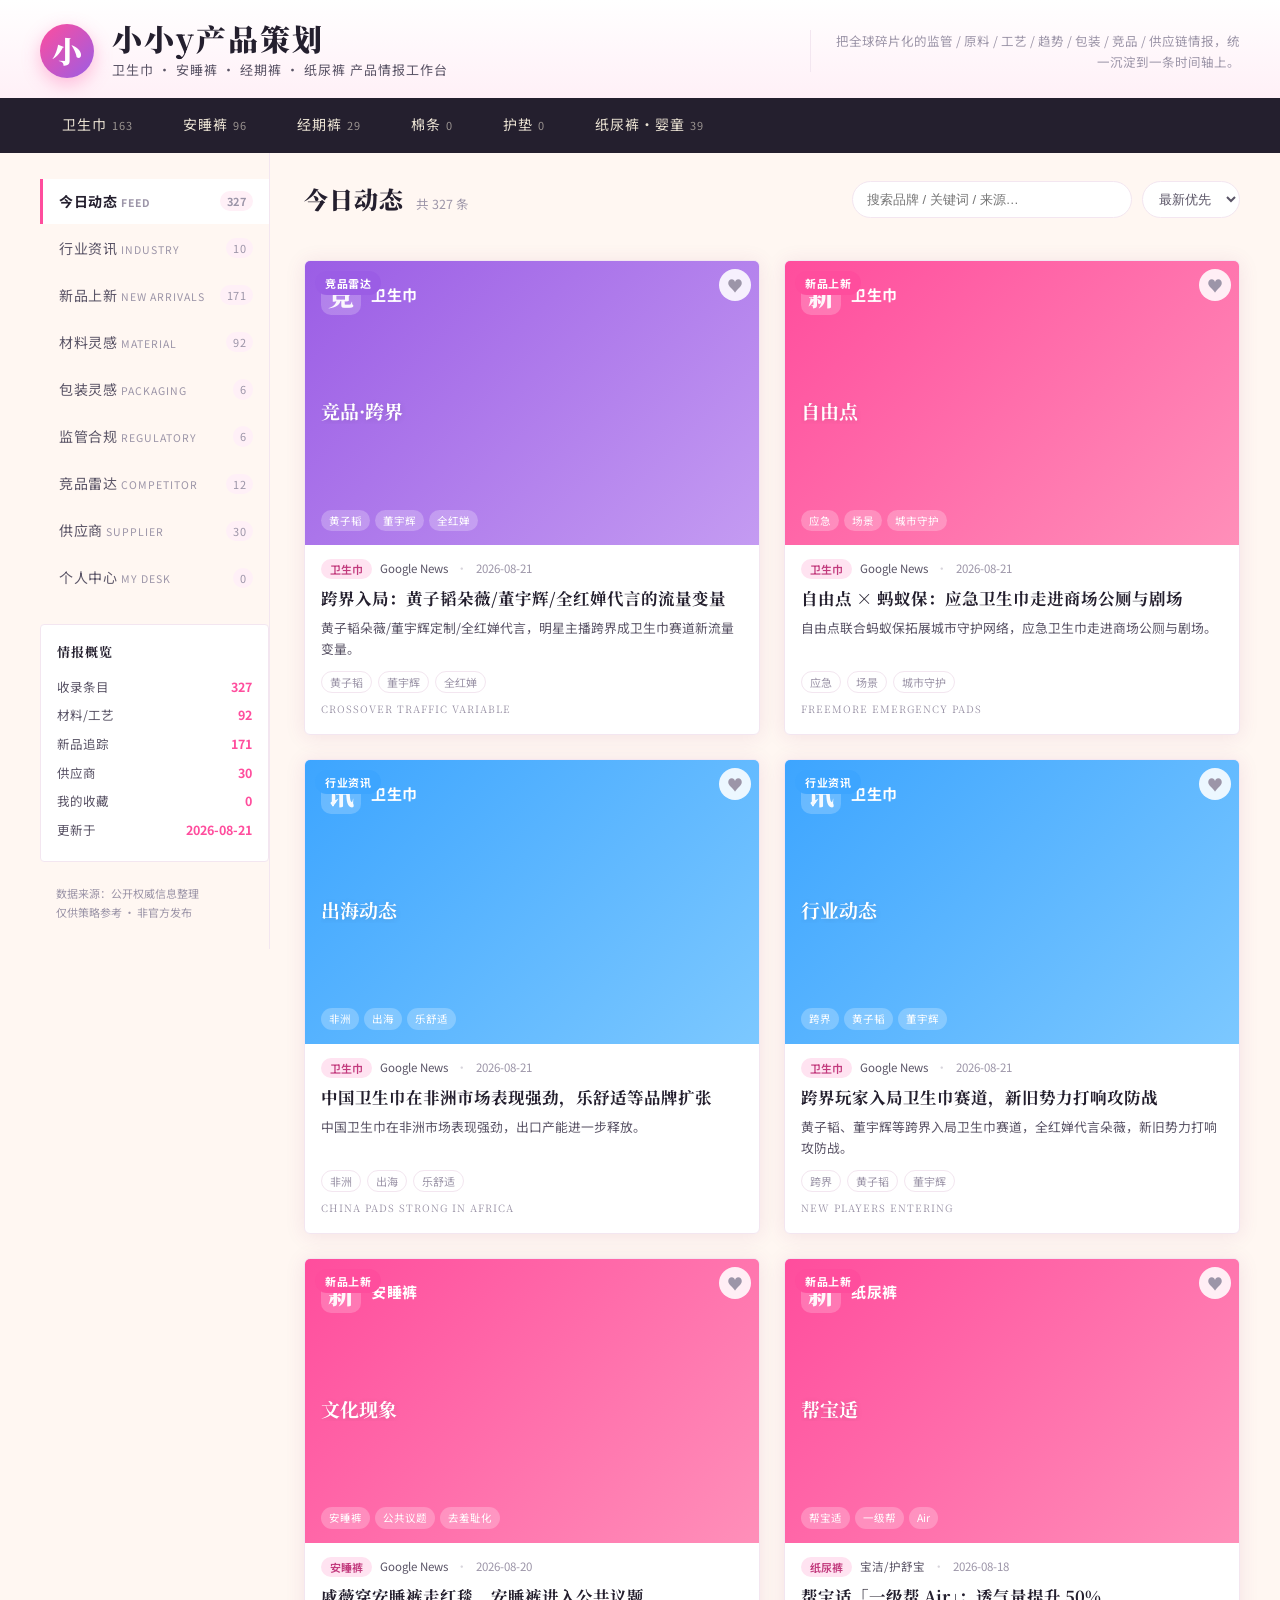
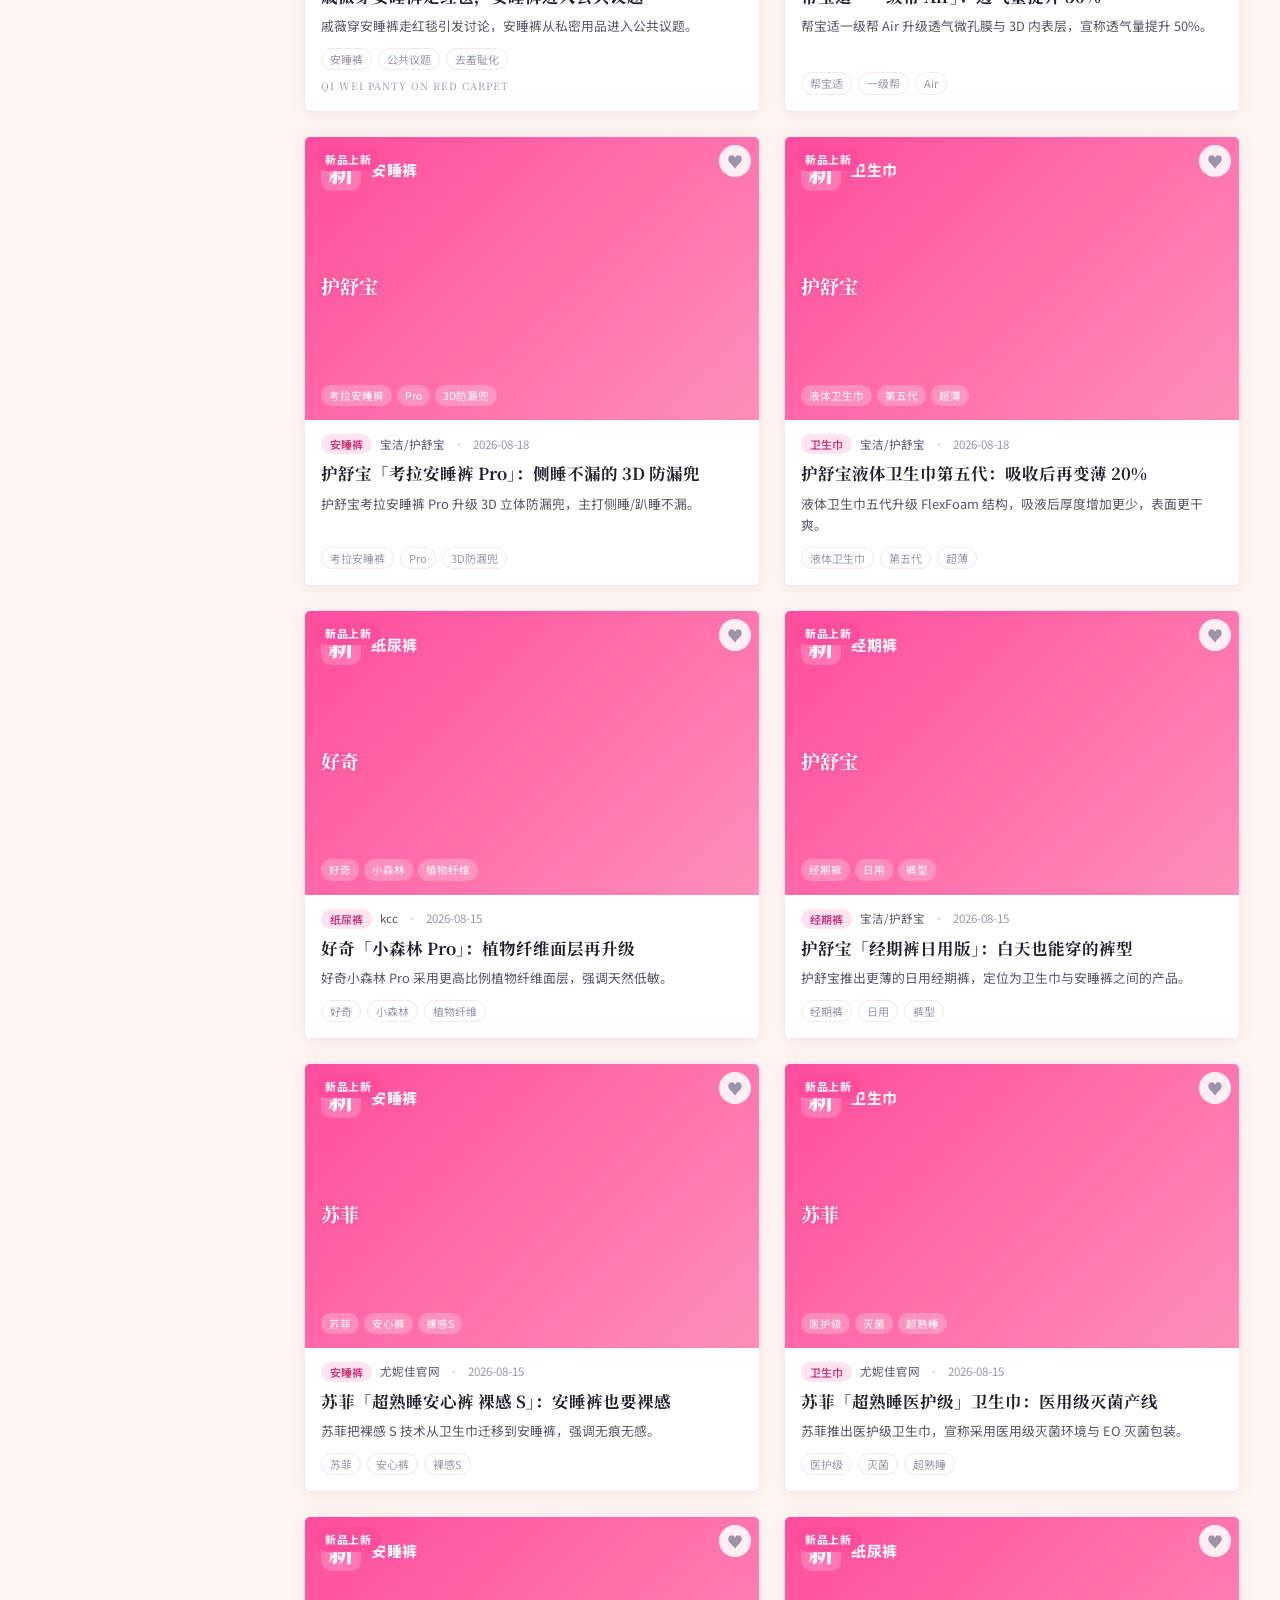
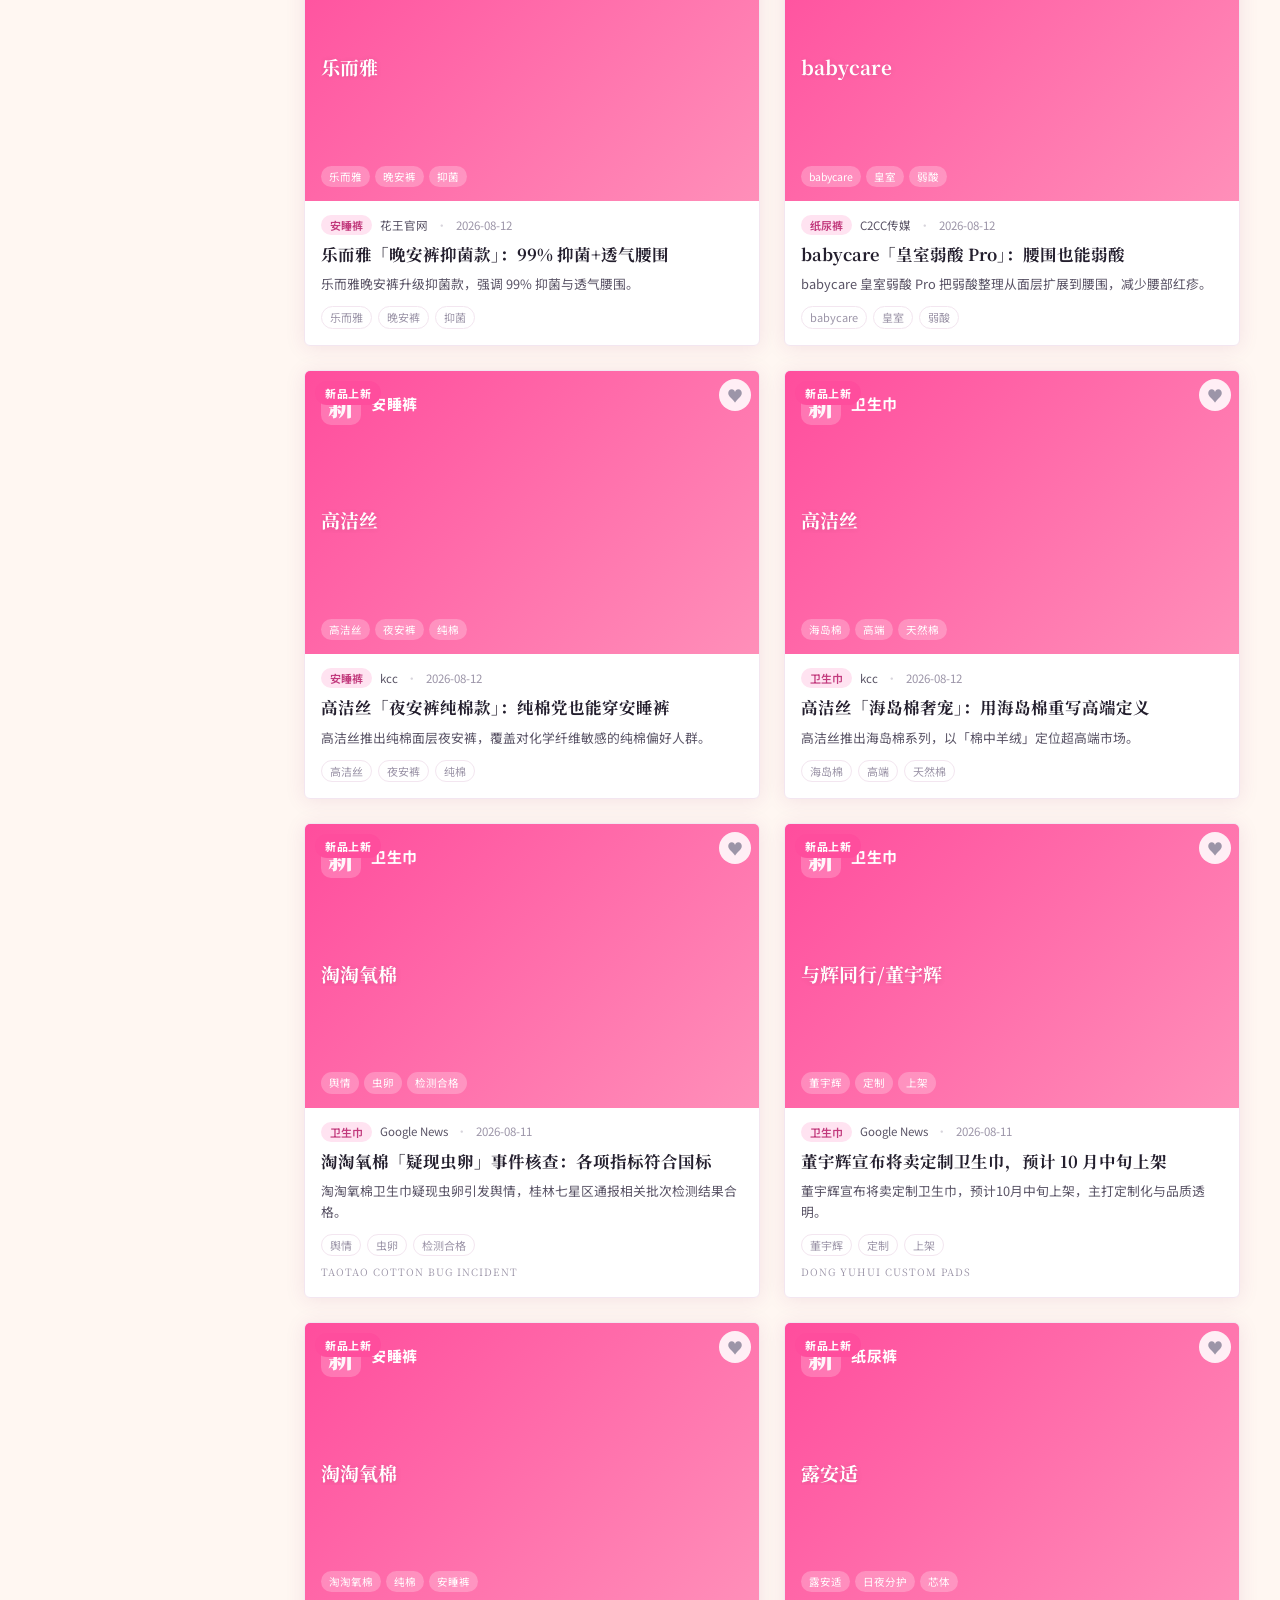
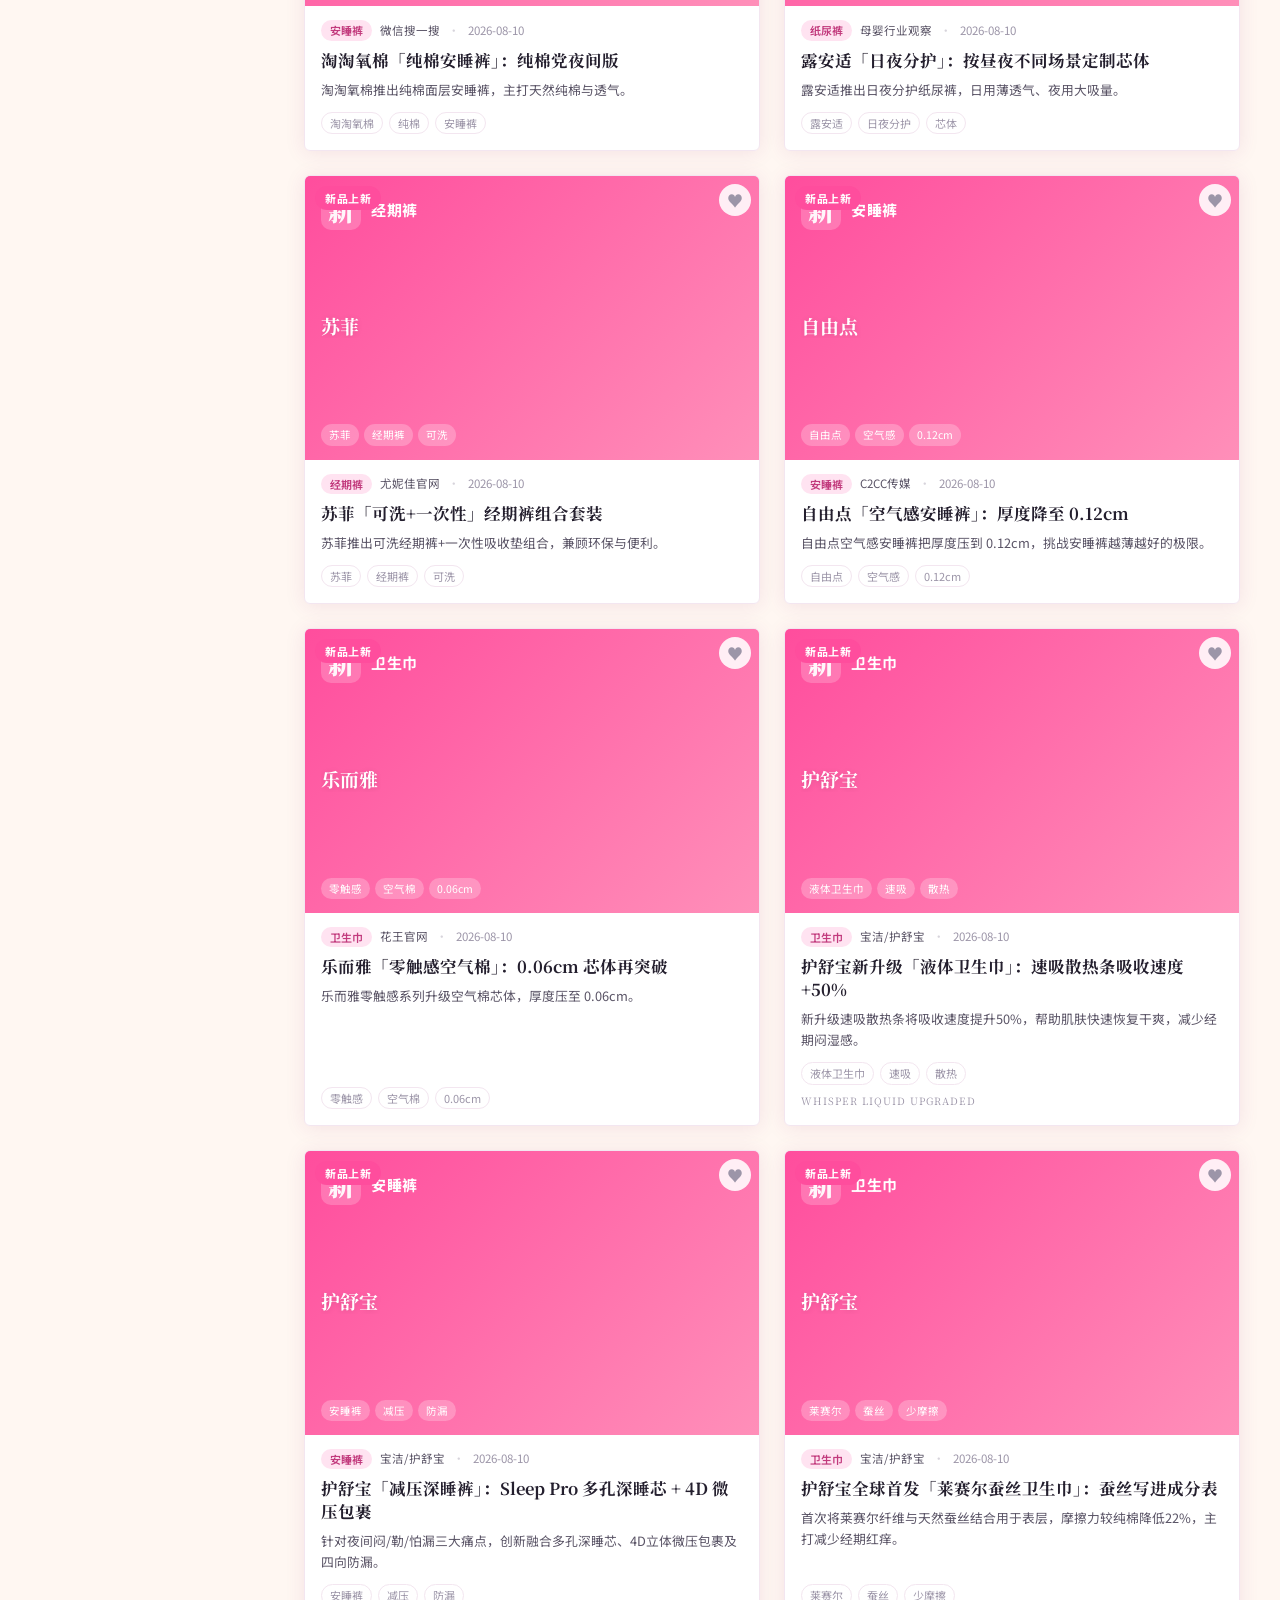
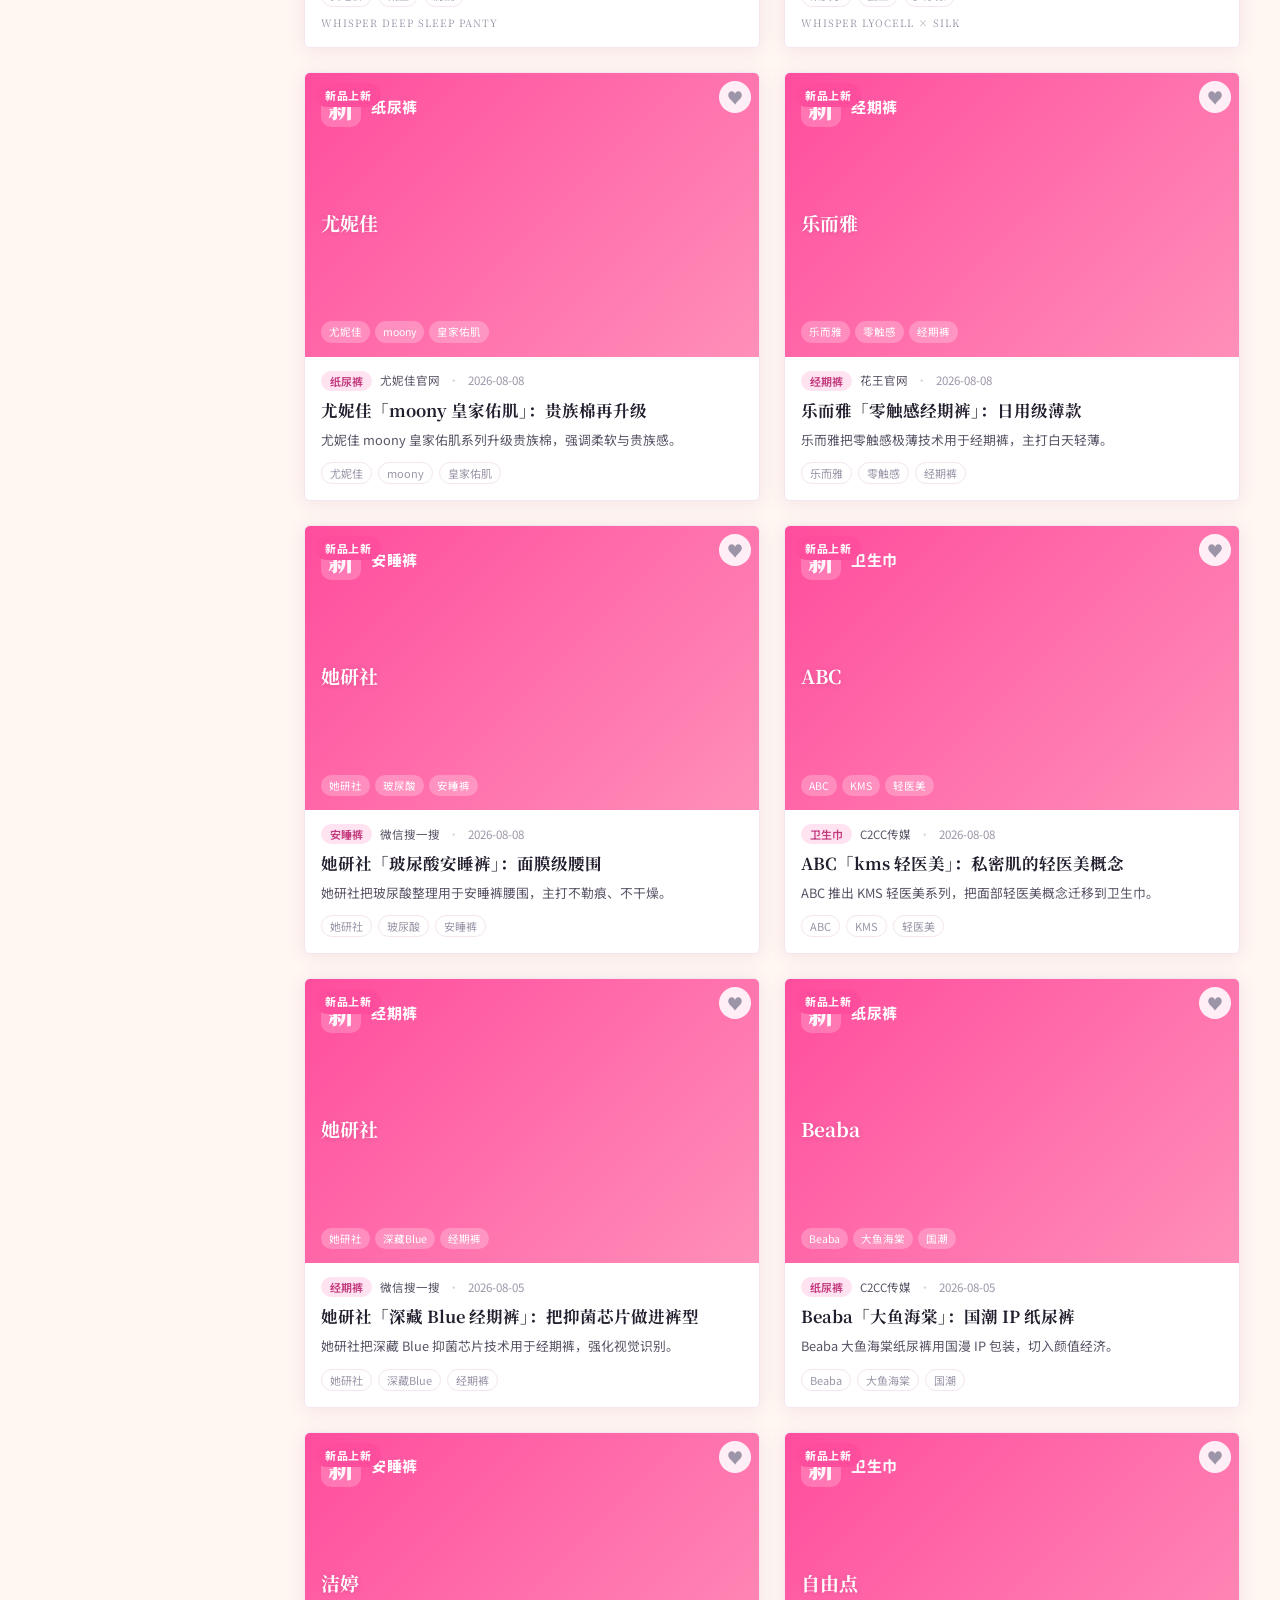
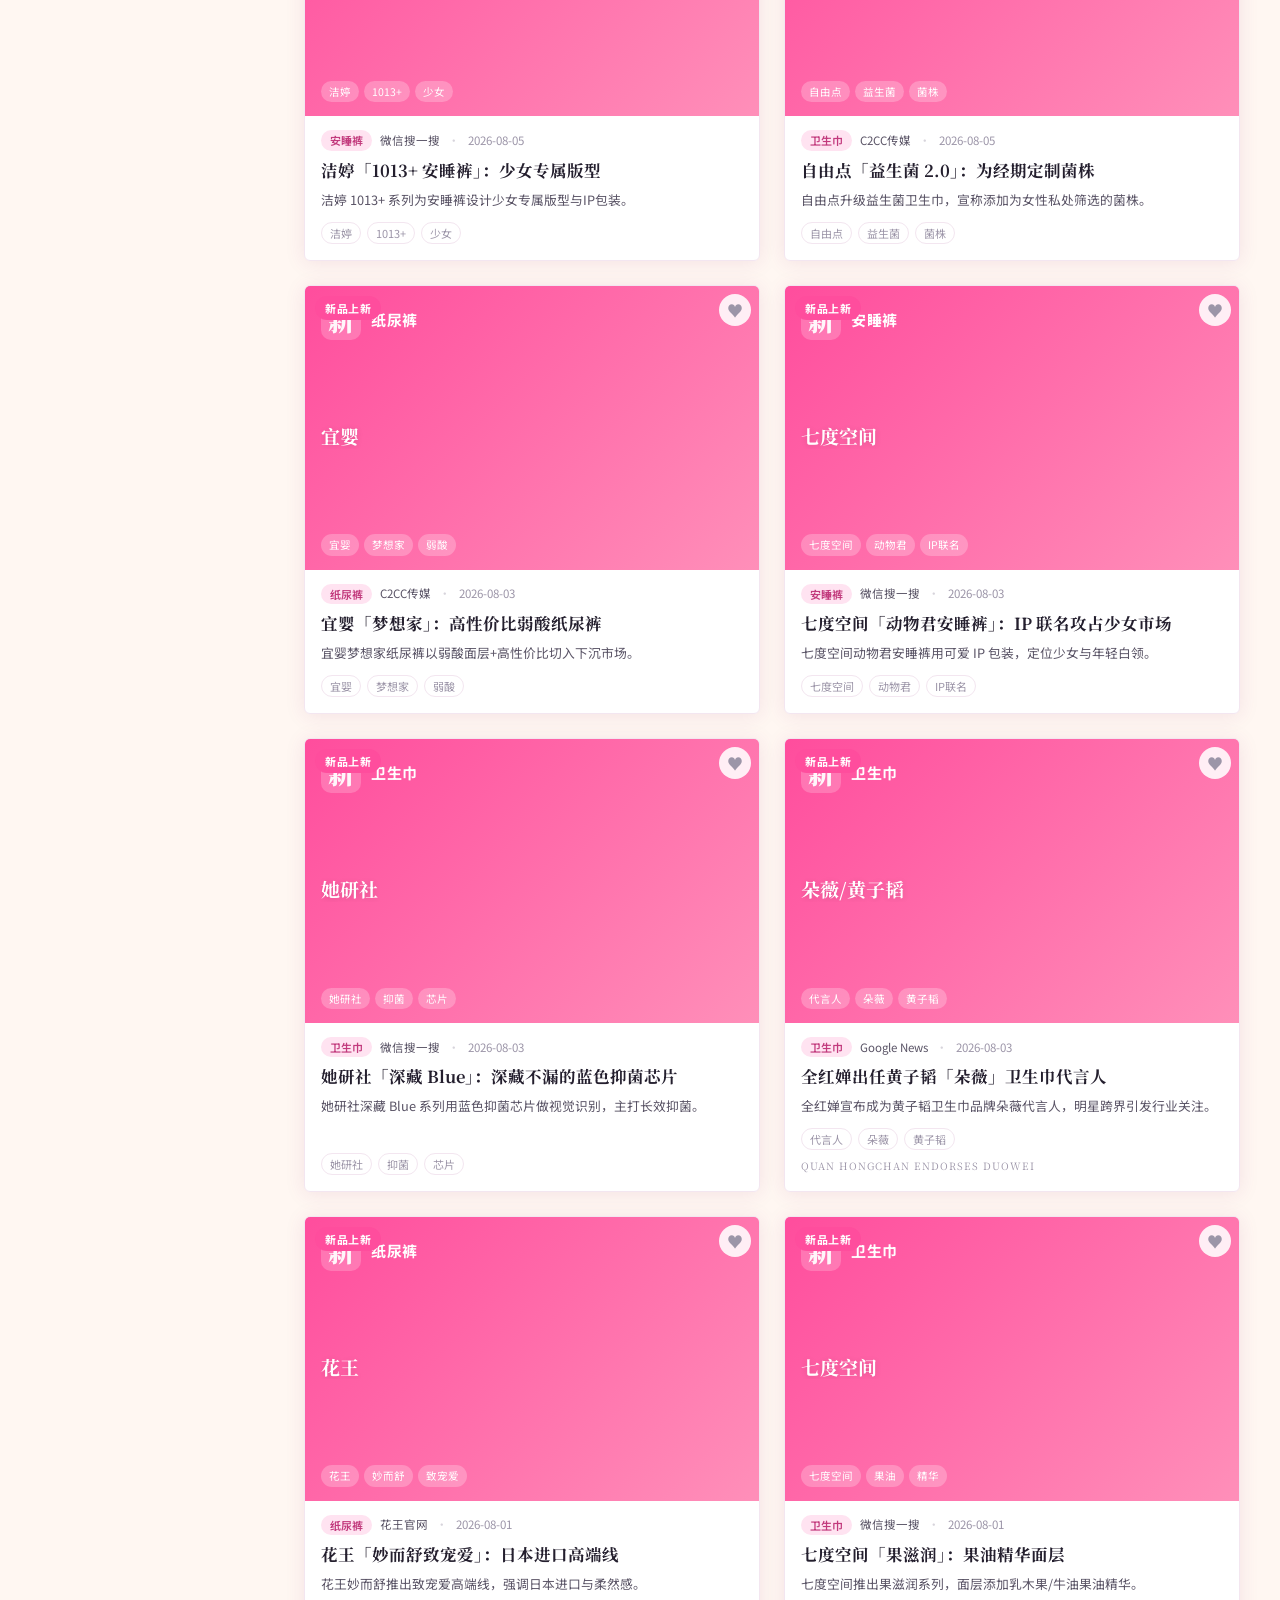
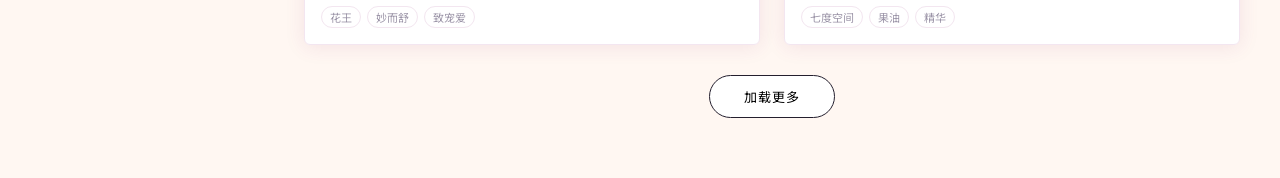
==== commit f05a544e: "内容大扩充：材料灵感+30、新品上新+36，全站327条，版本20260822j" ====
--- a/index.html
+++ b/index.html
@@ -7,7 +7,7 @@
   <link rel="preconnect" href="https://fonts.googleapis.com" />
   <link rel="preconnect" href="https://fonts.gstatic.com" crossorigin />
   <link href="https://fonts.googleapis.com/css2?family=Noto+Serif+SC:wght@500;700;900&family=Noto+Sans+SC:wght@300;400;500;700&display=swap" rel="stylesheet" />
-  <link rel="stylesheet" href="assets/css/style.css?v=20260822i" />
+  <link rel="stylesheet" href="assets/css/style.css?v=20260822j" />
 </head>
 <body>
   <!-- 顶部 -->
@@ -68,6 +68,6 @@
   </div>
 
   <script src="assets/js/data.js?v=20260822h"></script>
-  <script src="assets/js/app.js?v=20260822i"></script>
+  <script src="assets/js/app.js?v=20260822j"></script>
 </body>
 </html>
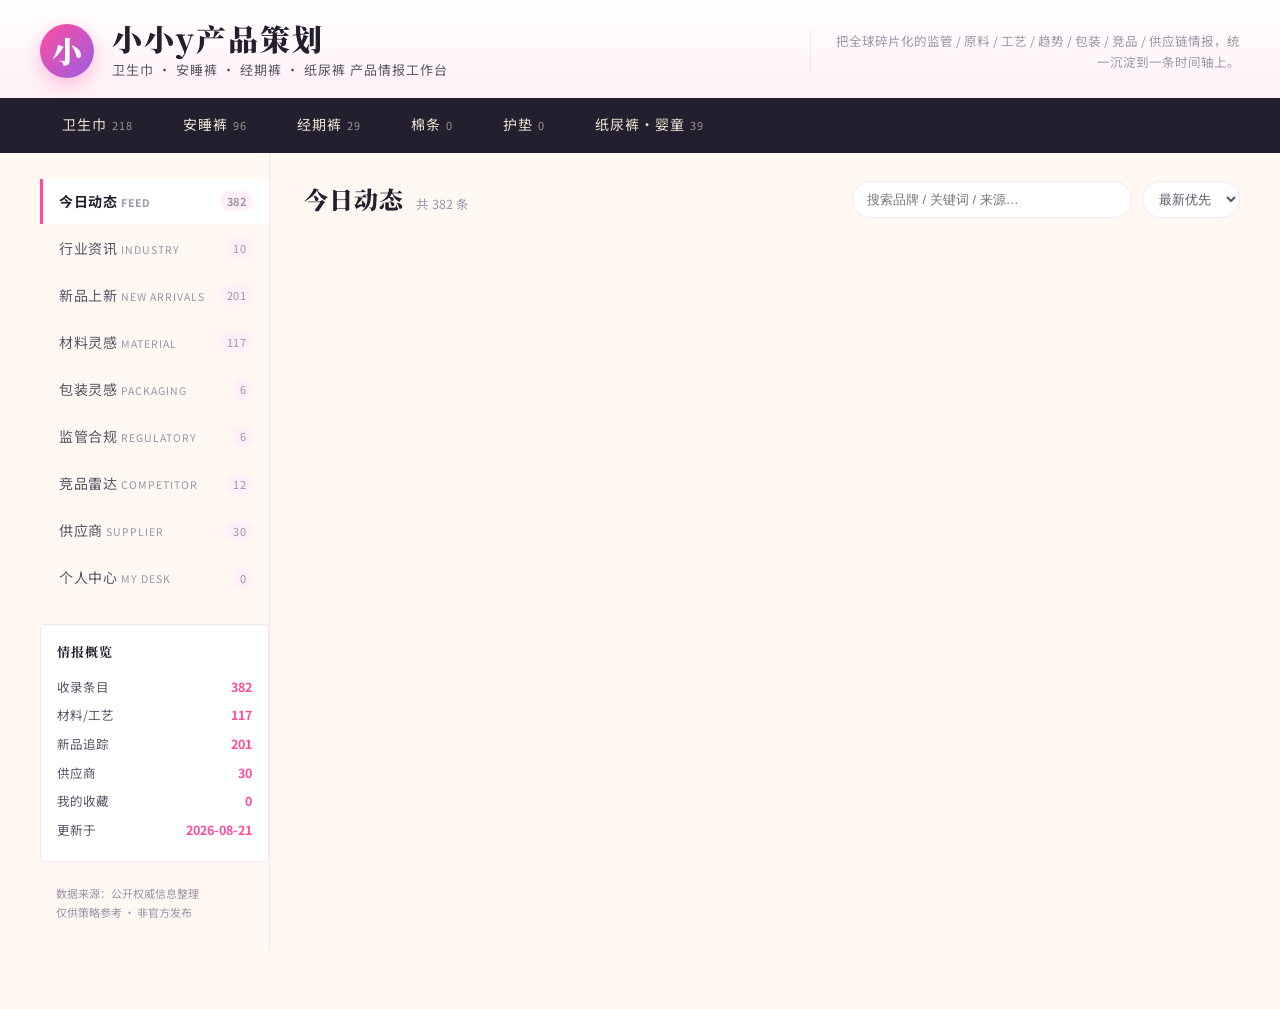
==== commit 2dd836bd: "卫生巾重点补充：材料灵感+25、新品上新+30，全站382条，版本20260822k" ====
--- a/index.html
+++ b/index.html
@@ -7,7 +7,7 @@
   <link rel="preconnect" href="https://fonts.googleapis.com" />
   <link rel="preconnect" href="https://fonts.gstatic.com" crossorigin />
   <link href="https://fonts.googleapis.com/css2?family=Noto+Serif+SC:wght@500;700;900&family=Noto+Sans+SC:wght@300;400;500;700&display=swap" rel="stylesheet" />
-  <link rel="stylesheet" href="assets/css/style.css?v=20260822j" />
+  <link rel="stylesheet" href="assets/css/style.css?v=20260822k" />
 </head>
 <body>
   <!-- 顶部 -->
@@ -68,6 +68,6 @@
   </div>
 
   <script src="assets/js/data.js?v=20260822h"></script>
-  <script src="assets/js/app.js?v=20260822j"></script>
+  <script src="assets/js/app.js?v=20260822k"></script>
 </body>
 </html>
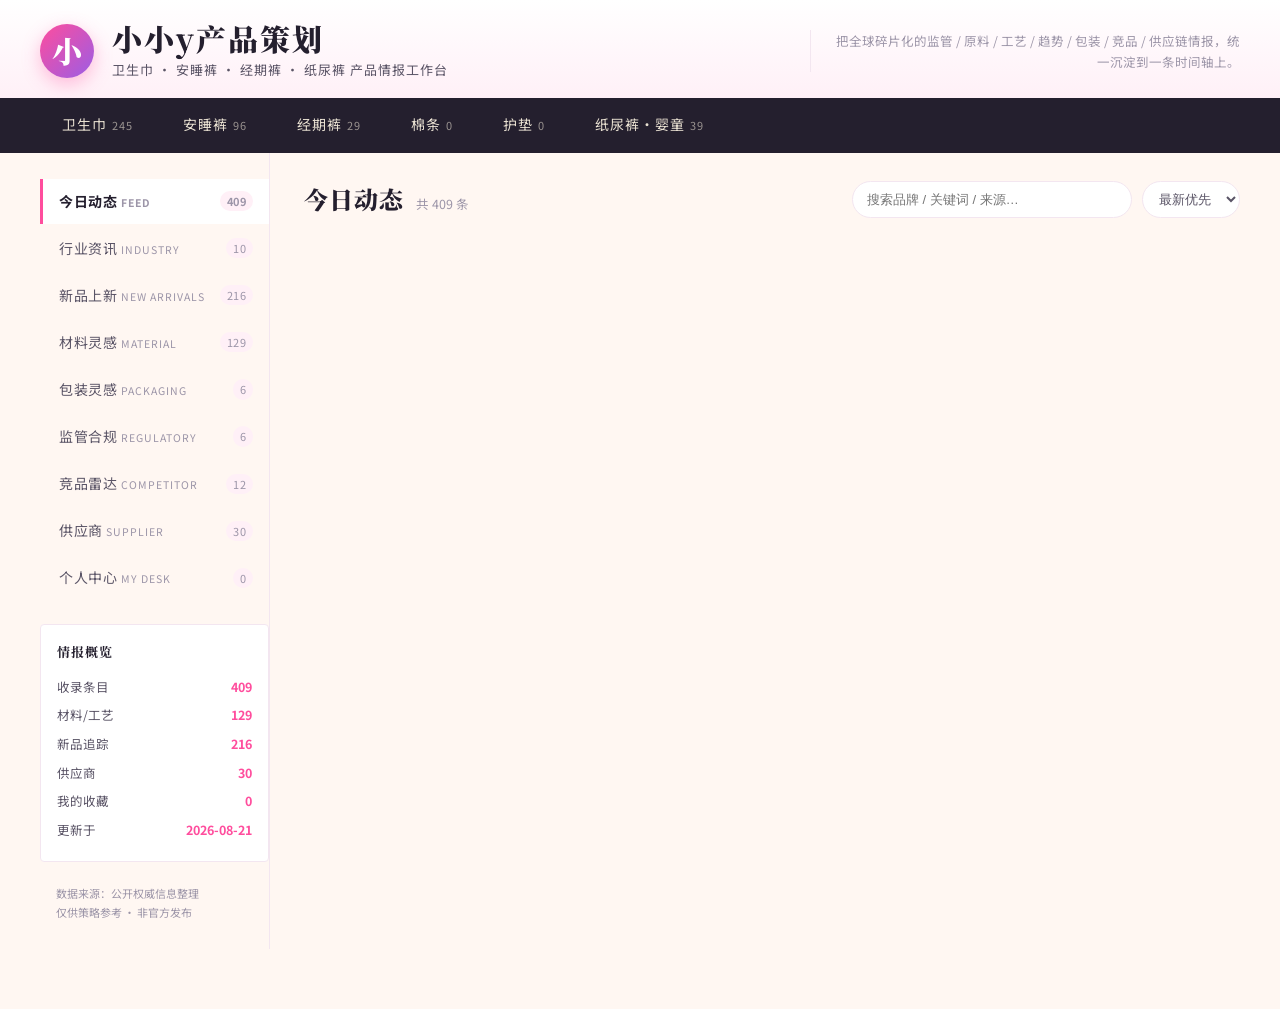
==== commit d2d62041: "卫生巾运动型专题：材料灵感+12、新品上新+15，全站409条，版本20260822l" ====
--- a/index.html
+++ b/index.html
@@ -7,7 +7,7 @@
   <link rel="preconnect" href="https://fonts.googleapis.com" />
   <link rel="preconnect" href="https://fonts.gstatic.com" crossorigin />
   <link href="https://fonts.googleapis.com/css2?family=Noto+Serif+SC:wght@500;700;900&family=Noto+Sans+SC:wght@300;400;500;700&display=swap" rel="stylesheet" />
-  <link rel="stylesheet" href="assets/css/style.css?v=20260822k" />
+  <link rel="stylesheet" href="assets/css/style.css?v=20260822l" />
 </head>
 <body>
   <!-- 顶部 -->
@@ -68,6 +68,6 @@
   </div>
 
   <script src="assets/js/data.js?v=20260822h"></script>
-  <script src="assets/js/app.js?v=20260822k"></script>
+  <script src="assets/js/app.js?v=20260822l"></script>
 </body>
 </html>
